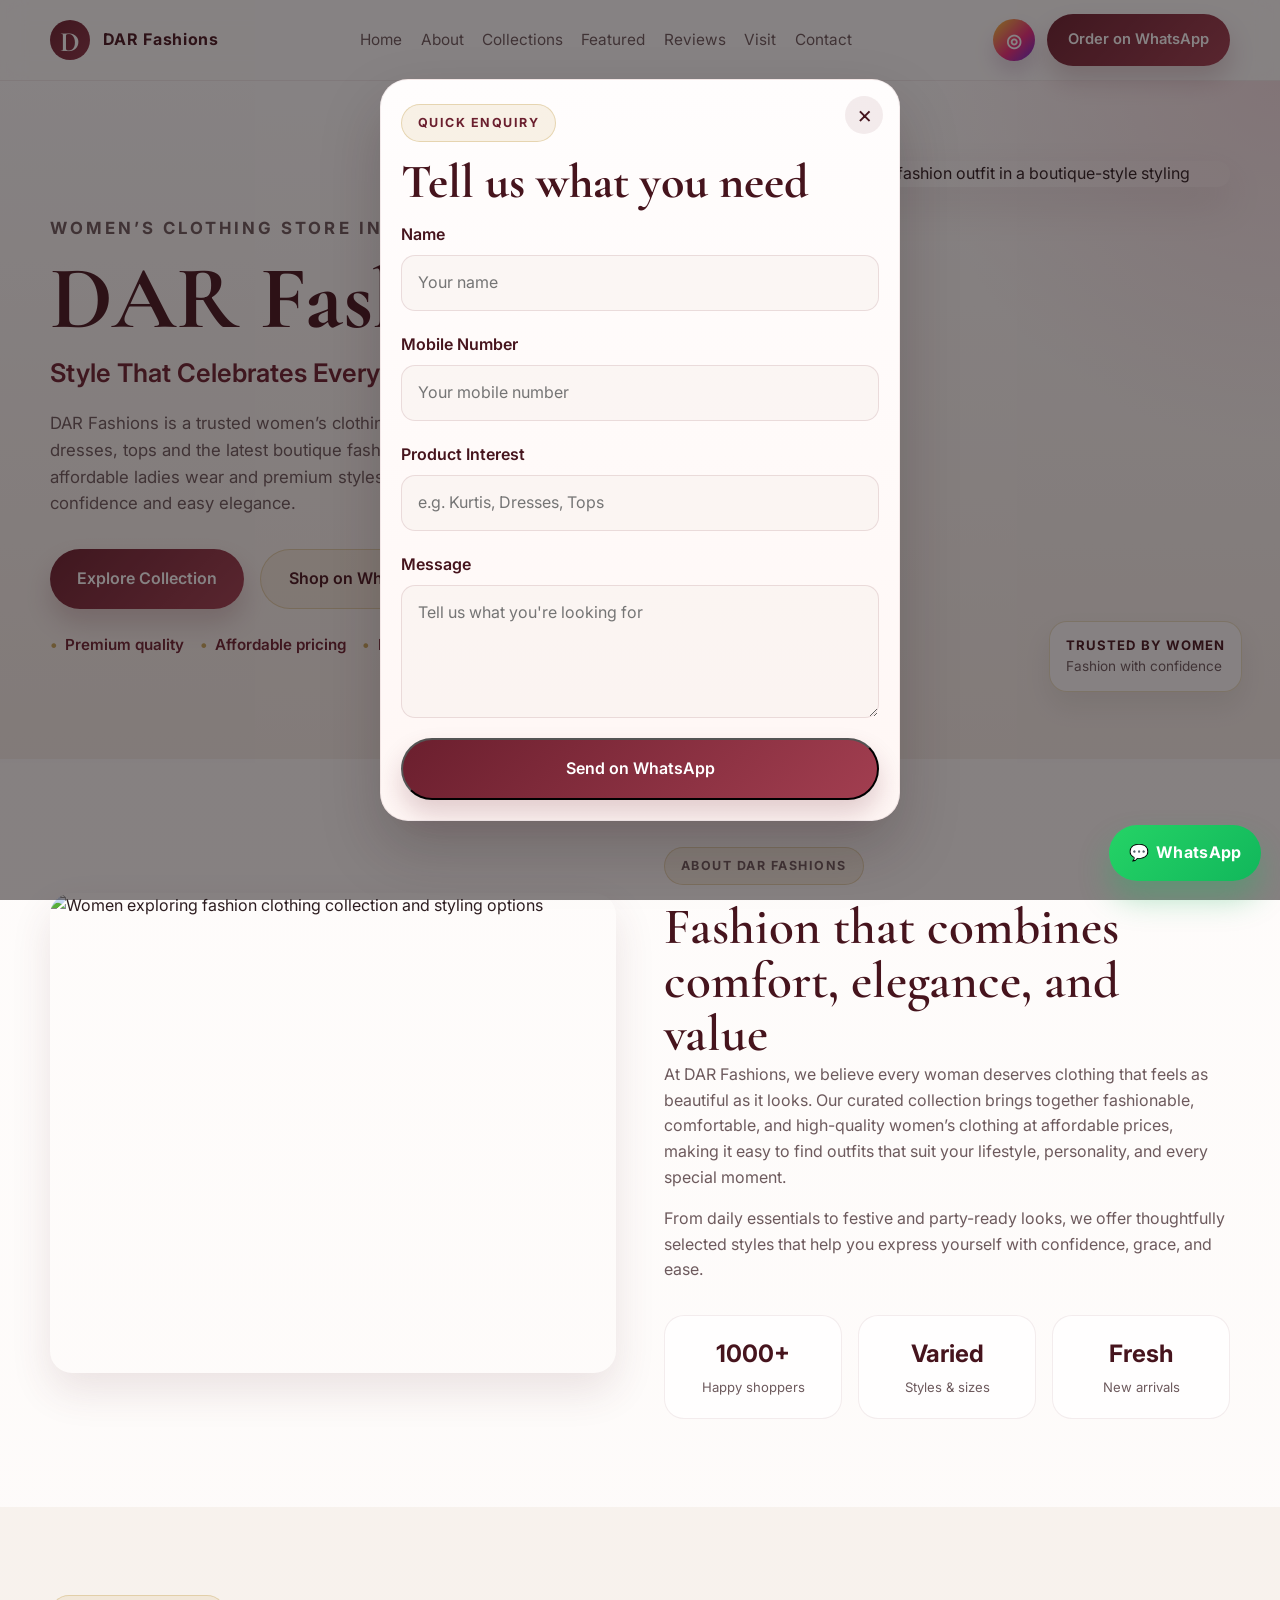
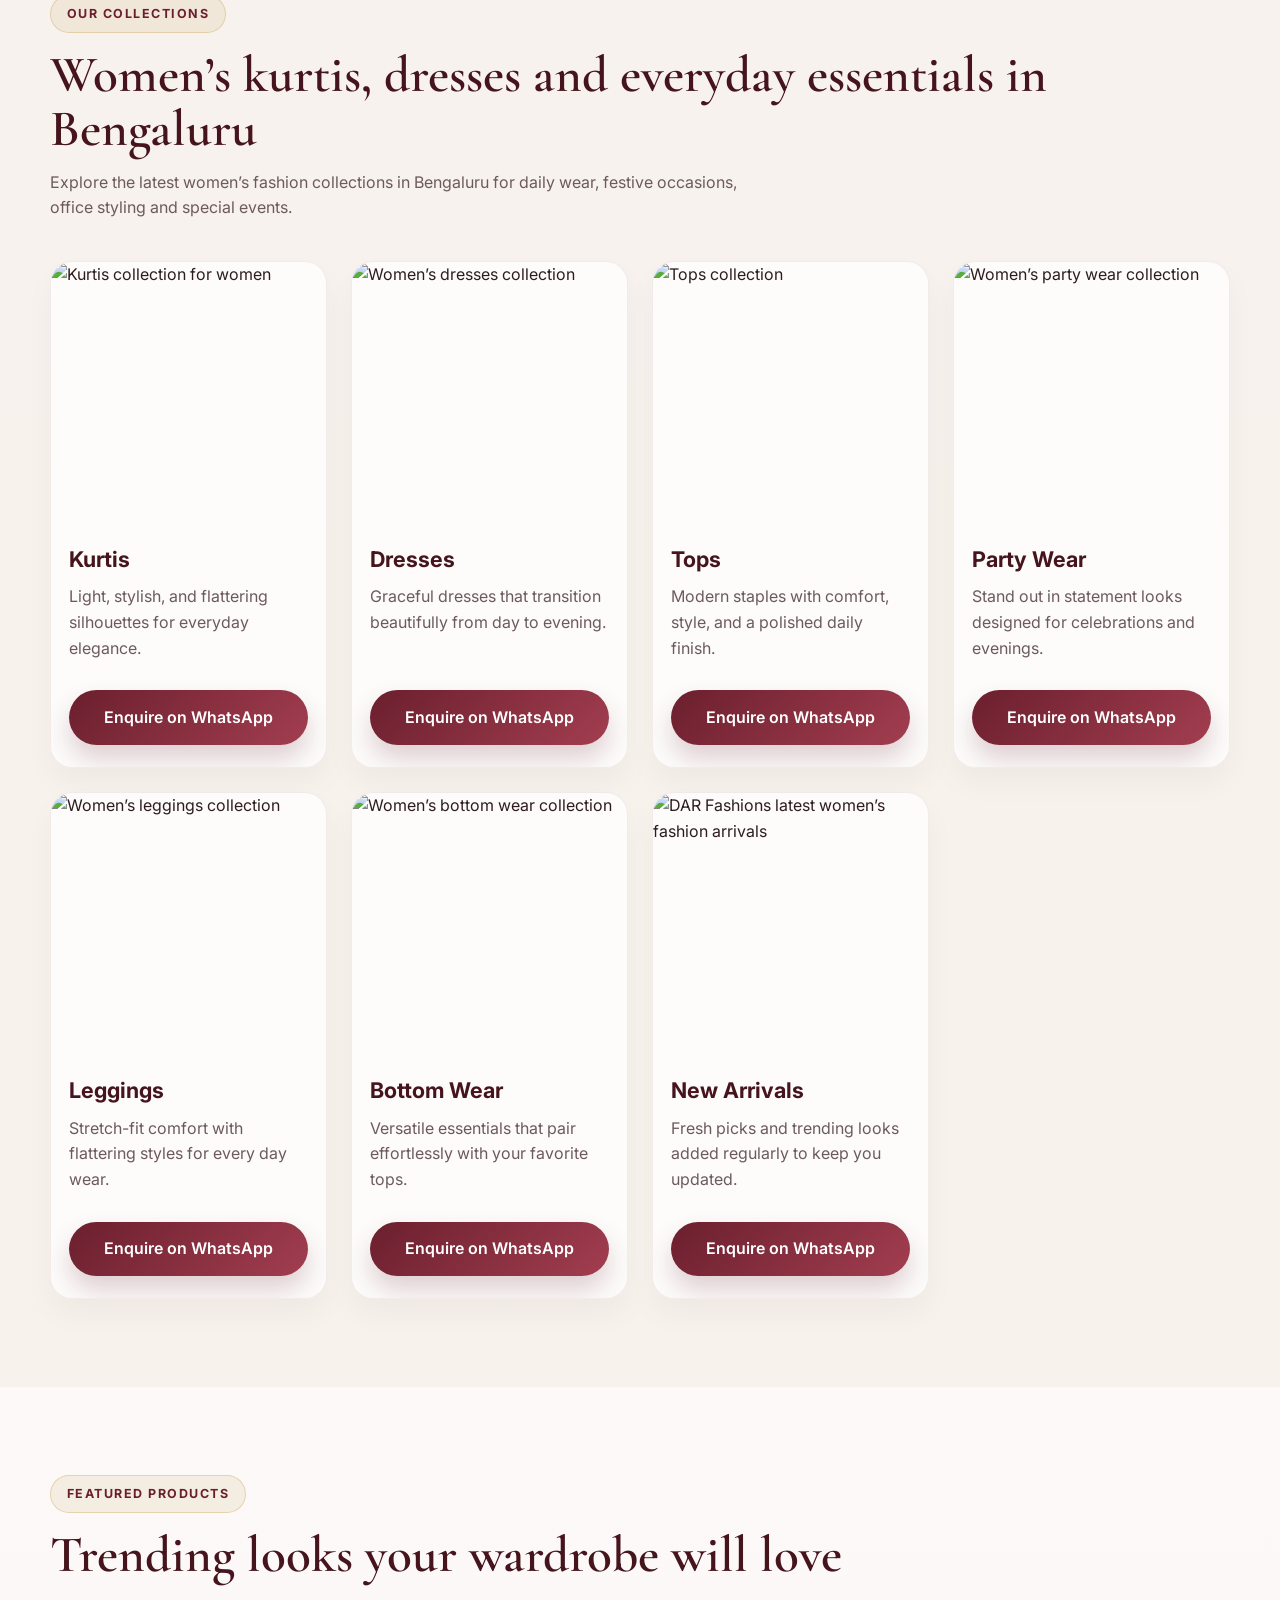
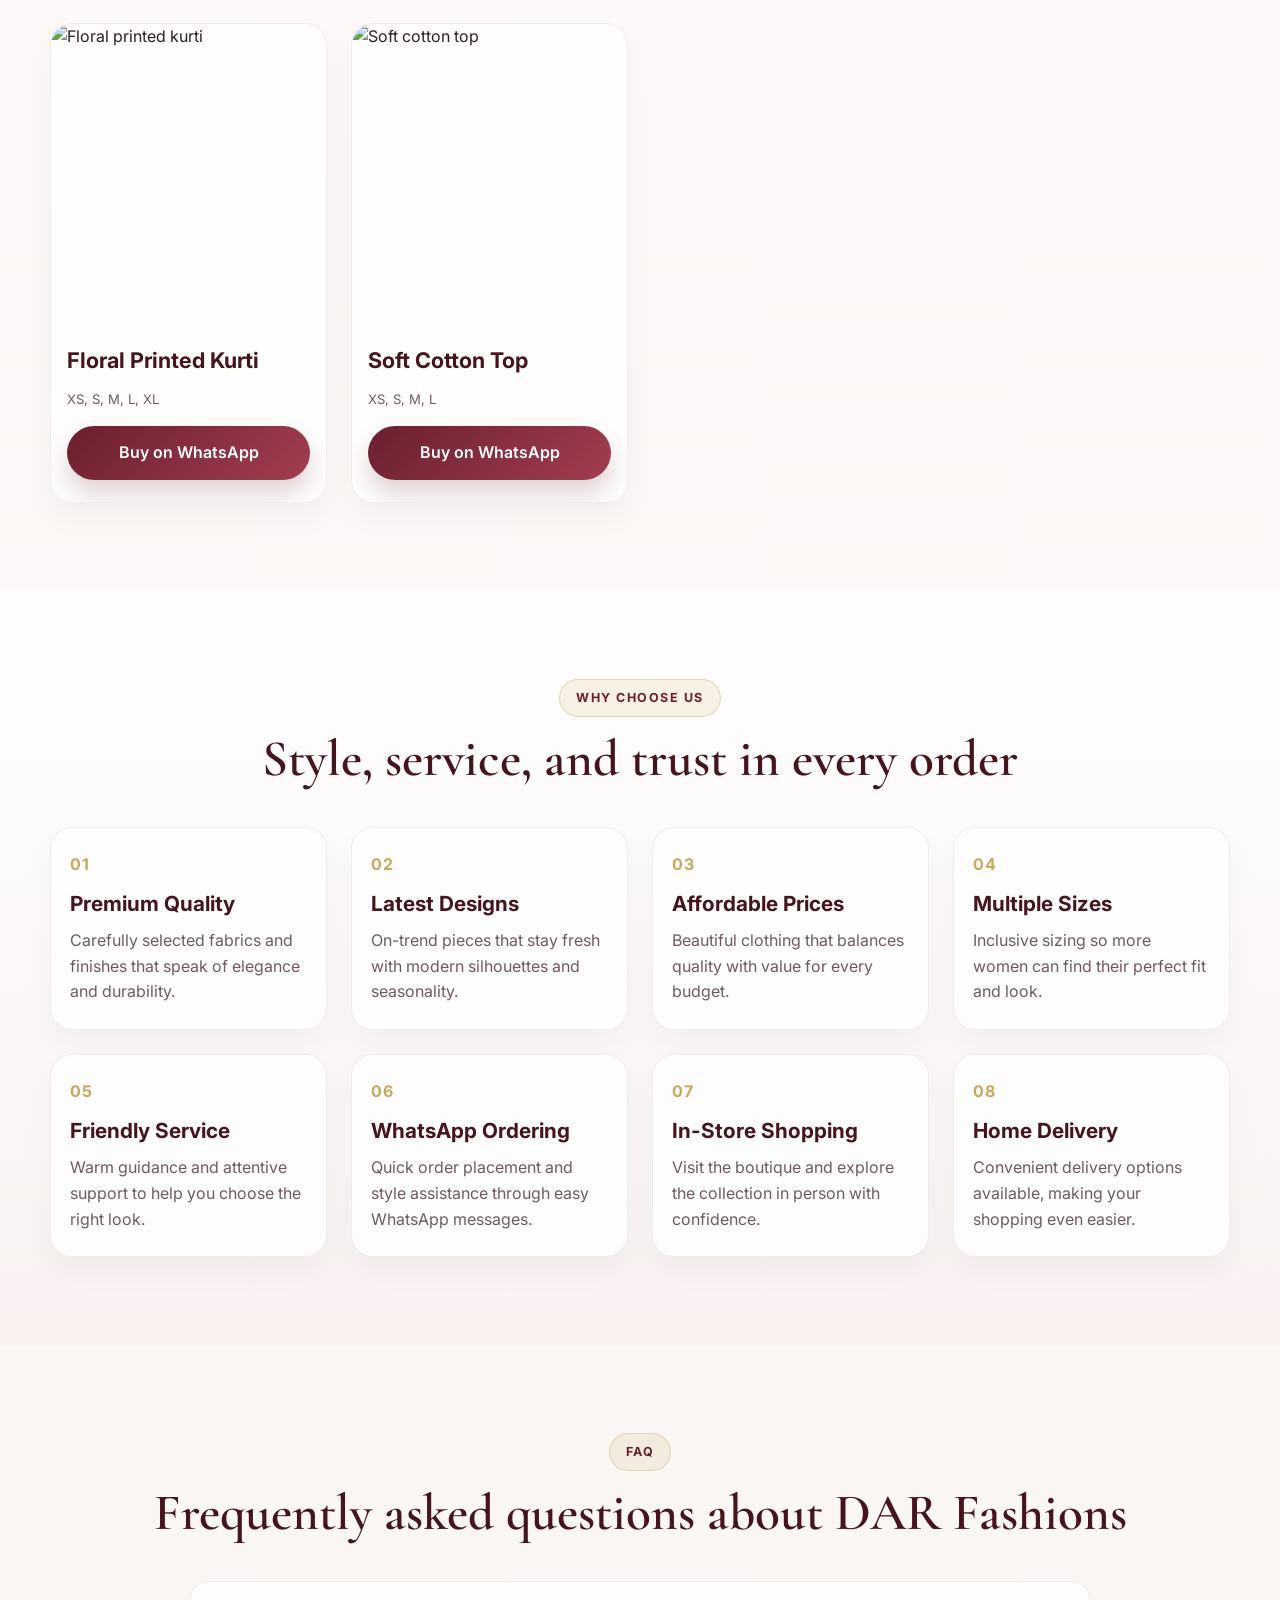
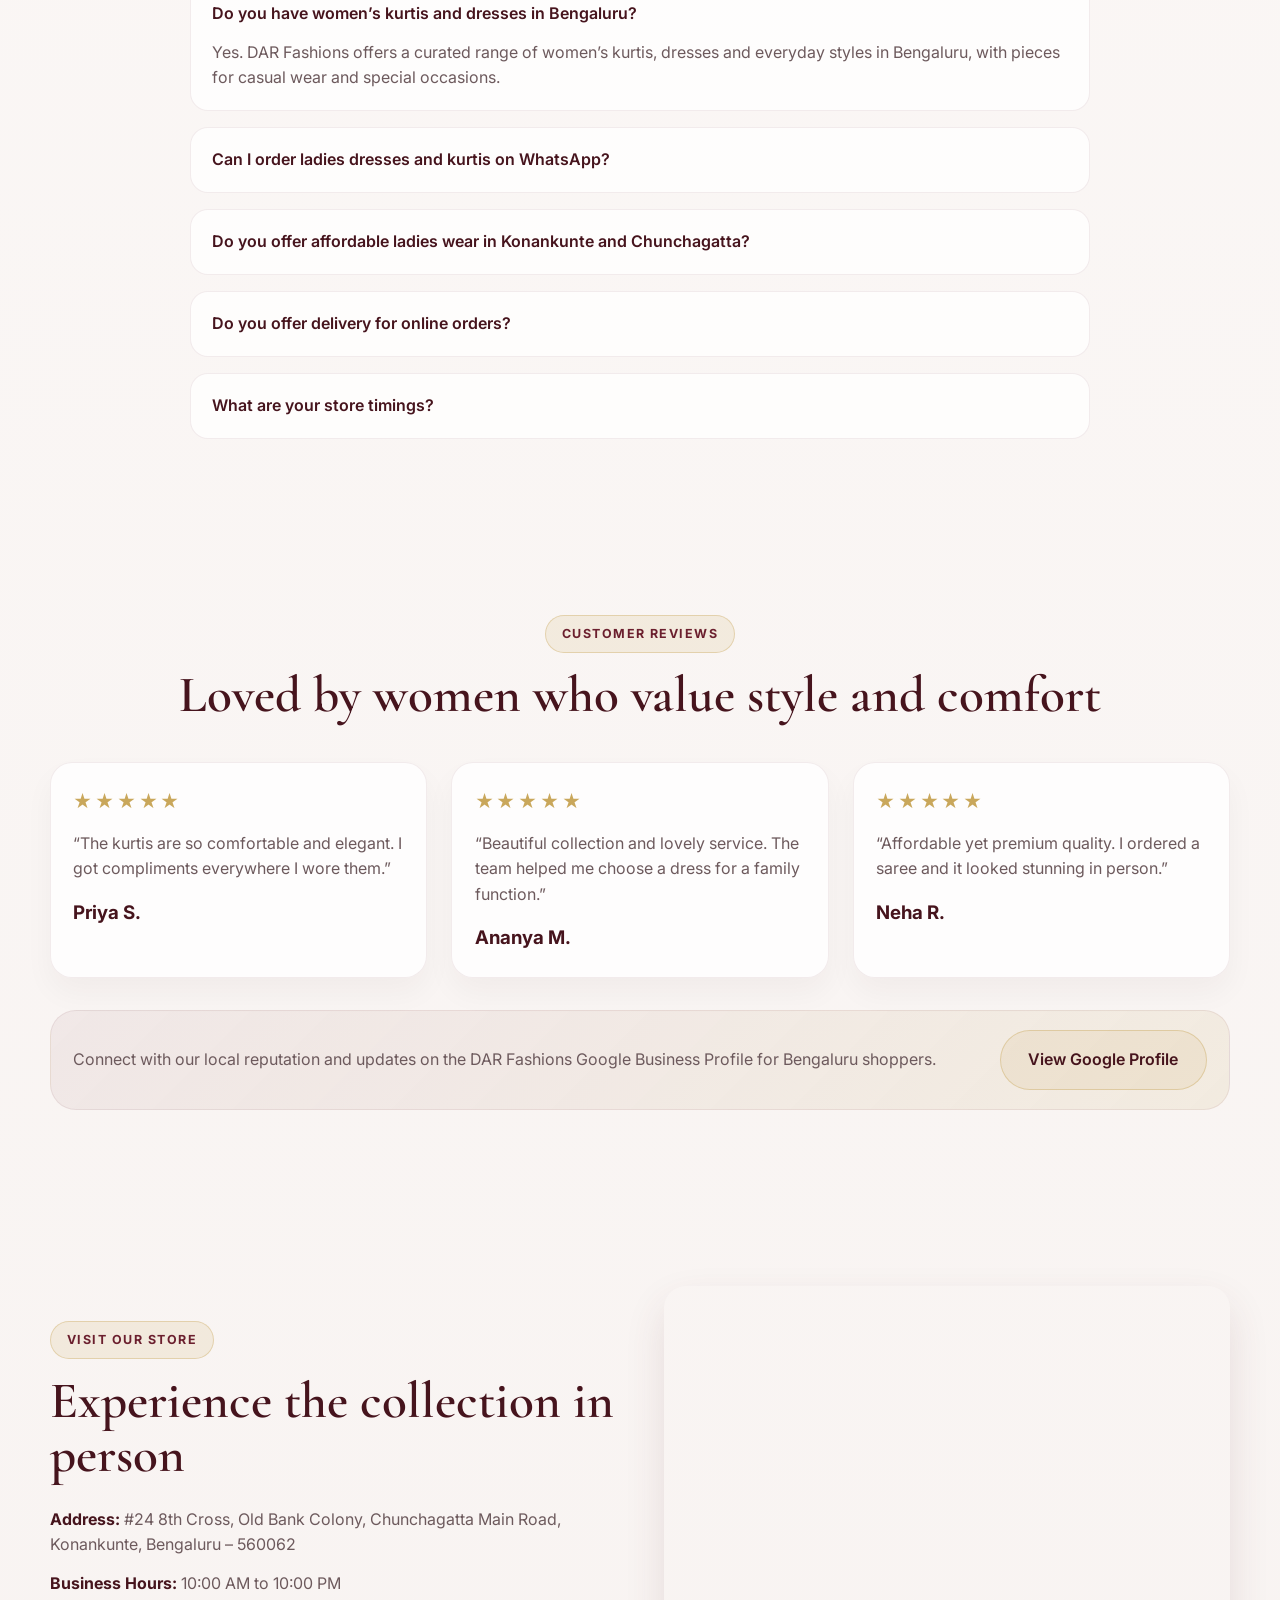
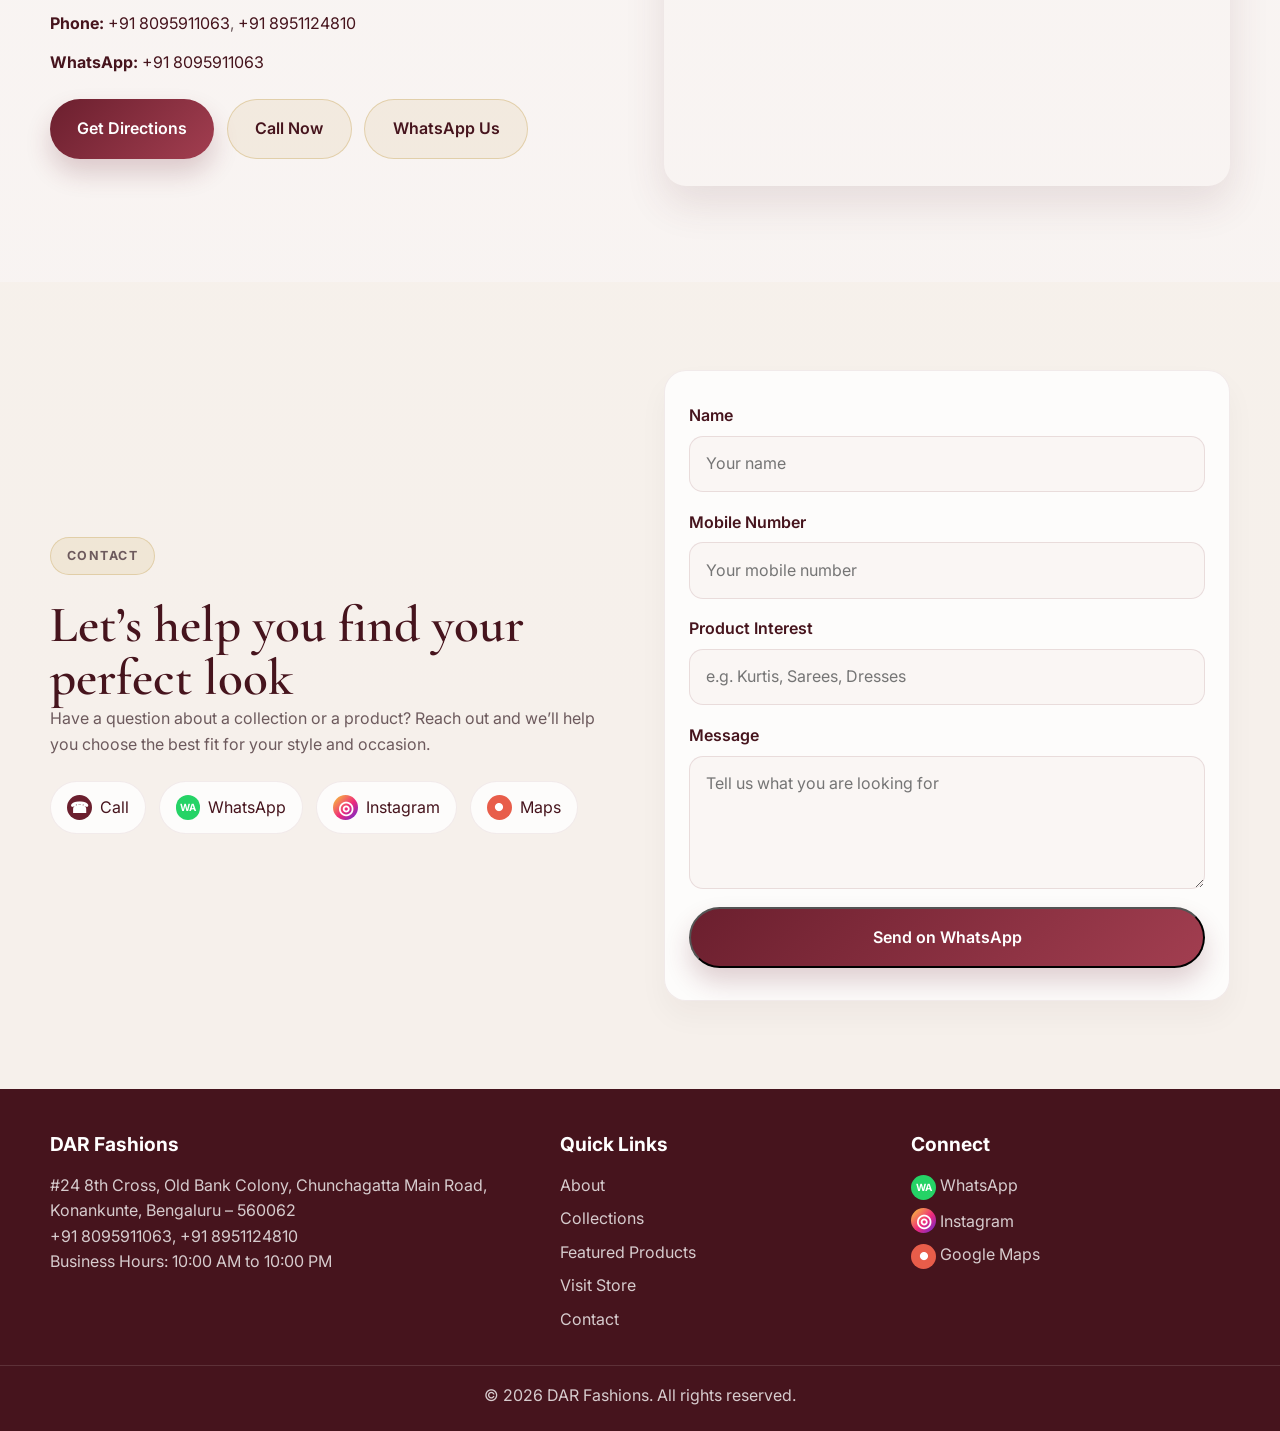
==== index.html @ 88e6b57b "All the code has been added" ====
<!DOCTYPE html>
<html lang="en">
  <head>
    <meta charset="UTF-8" />
    <meta http-equiv="X-UA-Compatible" content="IE=edge" />
    <meta name="viewport" content="width=device-width, initial-scale=1.0" />
    <title>DAR Fashions | Women’s Clothing & Ladies Wear in Bengaluru</title>
    <meta
      name="description"
      content="Discover stylish and affordable women’s clothing at DAR Fashions. Explore kurtis, dresses, tops and latest local boutique picks in Bengaluru. Contact us on WhatsApp at 8095911063."
    />
    <meta
      name="keywords"
      content="women’s clothing store in Bengaluru, ladies dress shop near me, kurtis and dresses for women, affordable ladies wear, latest women’s fashion collections, DAR Fashions, women’s boutique near me, Bengaluru ladies wear"
    />
    <meta name="robots" content="index, follow, max-image-preview:large, max-snippet:-1, max-video-preview:-1" />
    <meta name="theme-color" content="#6b1f2e" />
    <meta name="google-site-verification" content="YOUR_GOOGLE_SITE_VERIFICATION_CODE" />
    <meta name="geo.region" content="IN-KA" />
    <meta name="geo.placename" content="Bengaluru" />
    <meta name="geo.position" content="12.9415;77.5615" />
    <meta name="ICBM" content="12.9415, 77.5615" />
    <link rel="canonical" href="https://www.darfashions.in/" />
    <link rel="preconnect" href="https://fonts.googleapis.com" />
    <link rel="preconnect" href="https://fonts.gstatic.com" crossorigin />
    <link
      href="https://fonts.googleapis.com/css2?family=Cormorant+Garamond:wght@500;600;700&family=Inter:wght@400;500;600;700&display=swap"
      rel="stylesheet"
    />
    <link rel="stylesheet" href="styles.css" />

    <meta property="og:type" content="website" />
    <meta property="og:locale" content="en_IN" />
    <meta property="og:title" content="DAR Fashions | Women’s Clothing & Ladies Wear in Bengaluru" />
    <meta
      property="og:description"
      content="Discover stylish and affordable women’s clothing at DAR Fashions. Explore kurtis, dresses, tops and latest boutique picks in Bengaluru. Contact us on WhatsApp at 8095911063."
    />
    <meta property="og:url" content="https://www.darfashions.in/" />
    <meta property="og:image" content="https://images.unsplash.com/photo-1529139574466-a303027c1d8b?auto=format&fit=crop&w=1200&q=80" />
    <meta property="og:site_name" content="DAR Fashions" />
    <meta name="twitter:card" content="summary_large_image" />
    <meta name="twitter:title" content="DAR Fashions | Women’s Clothing & Ladies Wear in Bengaluru" />
    <meta
      name="twitter:description"
      content="Discover stylish and affordable women’s clothing at DAR Fashions. Explore kurtis, dresses, tops and latest boutique picks in Bengaluru. Contact us on WhatsApp at 8095911063."
    />
    <meta name="twitter:image" content="https://images.unsplash.com/photo-1529139574466-a303027c1d8b?auto=format&fit=crop&w=1200&q=80" />
    <meta name="twitter:site" content="@darfashions" />

    <script type="application/ld+json">
      {
        "@context": "https://schema.org",
        "@graph": [
          {
            "@type": "WebSite",
            "name": "DAR Fashions",
            "url": "https://www.darfashions.in/",
            "description": "Women’s clothing store in Bengaluru offering kurtis, dresses, tops and latest boutique fashion collections.",
            "potentialAction": {
              "@type": "SearchAction",
              "target": "https://www.darfashions.in/search?q={search_term_string}",
              "query-input": "required name=search_term_string"
            }
          },
          {
            "@type": ["LocalBusiness", "ClothingStore"],
            "name": "DAR Fashions",
            "description": "DAR Fashions is a women’s clothing store in Bengaluru offering fashionable, comfortable and affordable ladies wear, including kurtis, dresses, tops and latest boutique fashion collections.",
            "url": "https://www.darfashions.in/",
            "telephone": "+91-8095911063",
            "email": "",
            "priceRange": "₹₹",
            "image": "https://images.unsplash.com/photo-1529139574466-a303027c1d8b?auto=format&fit=crop&w=1200&q=80",
            "address": {
              "@type": "PostalAddress",
              "streetAddress": "#24 8th Cross, Old Bank Colony, Chunchagatta Main Road, Konankunte",
              "addressLocality": "Bengaluru",
              "addressRegion": "Karnataka",
              "postalCode": "560062",
              "addressCountry": "IN"
            },
            "areaServed": ["Konankunte", "Chunchagatta", "Bengaluru"],
            "openingHours": "Mo-Su 10:30-22:00",
            "sameAs": [
              "https://wa.me/918095911063",
              "https://www.instagram.com/darfashions/",
              "https://maps.google.com/?q=DAR%20Fashions"
            ],
            "foundingDate": "2024",
            "aggregateRating": {
              "@type": "AggregateRating",
              "ratingValue": "4.9",
              "reviewCount": "150"
            }
          },
          {
            "@type": "BreadcrumbList",
            "itemListElement": [
              {
                "@type": "ListItem",
                "position": 1,
                "name": "Home",
                "item": "https://www.darfashions.in/"
              },
              {
                "@type": "ListItem",
                "position": 2,
                "name": "Collections",
                "item": "https://www.darfashions.in/#collections"
              }
            ]
          },
          {
            "@type": "FAQPage",
            "mainEntity": [
              {
                "@type": "Question",
                "name": "Do you have women’s kurtis and dresses in Bengaluru?",
                "acceptedAnswer": {
                  "@type": "Answer",
                  "text": "Yes, DAR Fashions offers a curated range of women’s kurtis, dresses and everyday styles in Bengaluru, with pieces for daily wear and special occasions."
                }
              },
              {
                "@type": "Question",
                "name": "Can I order on WhatsApp?",
                "acceptedAnswer": {
                  "@type": "Answer",
                  "text": "Yes, you can place your order on WhatsApp by messaging 8095911063 and sharing your preferred collection or product."
                }
              },
              {
                "@type": "Question",
                "name": "Do you offer affordable ladies wear in Bengaluru?",
                "acceptedAnswer": {
                  "@type": "Answer",
                  "text": "Yes, DAR Fashions focuses on stylish and affordable ladies wear in Bengaluru with fresh collections and budget-friendly pricing."
                }
              }
            ]
          }
        ]
      }
    </script>

    <script async src="https://www.googletagmanager.com/gtag/js?id=G-XXXXXXXXXX"></script>
    <script>
      window.dataLayer = window.dataLayer || [];
      function gtag(){dataLayer.push(arguments);}
      gtag('js', new Date());
      gtag('config', 'G-XXXXXXXXXX');
    </script>
  </head>
  <body>
    <a
      class="floating-whatsapp"
      href="https://wa.me/918095911063?text=Hi%20DAR%20Fashions%2C%20I%20would%20like%20to%20know%20more%20about%20your%20collections"
      target="_blank"
      rel="noopener noreferrer"
      aria-label="Chat on WhatsApp"
    >
      <span>WhatsApp</span>
    </a>

    <header class="site-header">
      <nav class="navbar container" aria-label="Main navigation">
        <a href="#home" class="brand" aria-label="DAR Fashions home">
          <span class="brand-mark">D</span>
          <span>DAR Fashions</span>
        </a>

        <button class="nav-toggle" aria-label="Toggle menu" aria-expanded="false">
          <span></span>
          <span></span>
          <span></span>
        </button>

        <div class="nav-menu">
          <a href="#home">Home</a>
          <a href="#about">About</a>
          <a href="#collections">Collections</a>
          <a href="#products">Featured</a>
          <a href="#reviews">Reviews</a>
          <a href="#visit">Visit</a>
          <a href="#contact">Contact</a>
        </div>

        <div class="header-actions">
          <a
            class="header-social"
            href="https://www.instagram.com/darfashions/"
            target="_blank"
            rel="noopener noreferrer"
            aria-label="Follow DAR Fashions on Instagram"
          >
            <span aria-hidden="true">◎</span>
          </a>

          <a class="header-cta" href="https://wa.me/918095911063?text=Hi%20DAR%20Fashions%2C%20I%20would%20like%20to%20know%20more%20about%20your%20collections" target="_blank" rel="noopener noreferrer">Order on WhatsApp</a>
        </div>
      </nav>
    </header>

    <div class="enquire-modal-backdrop" id="enquireModalBackdrop" aria-hidden="true">
      <div class="enquire-modal" role="dialog" aria-modal="true" aria-labelledby="enquireModalTitle">
        <button class="modal-close" id="closeEnquireModal" type="button" aria-label="Close enquiry form">×</button>
        <div class="modal-header">
          <p class="section-tag">Quick Enquiry</p>
          <h3 id="enquireModalTitle">Tell us what you need</h3>
        </div>

        <form id="enquireForm" class="enquire-form">
          <div class="form-row">
            <label for="popup-name">Name</label>
            <input id="popup-name" name="name" type="text" placeholder="Your name" required />
          </div>
          <div class="form-row">
            <label for="popup-mobile">Mobile Number</label>
            <input id="popup-mobile" name="mobile" type="tel" placeholder="Your mobile number" required />
          </div>
          <div class="form-row">
            <label for="popup-interest">Product Interest</label>
            <input id="popup-interest" name="interest" type="text" placeholder="e.g. Kurtis, Dresses, Tops" />
          </div>
          <div class="form-row">
            <label for="popup-message">Message</label>
            <textarea id="popup-message" name="message" rows="4" placeholder="Tell us what you're looking for"></textarea>
          </div>
          <button type="submit" class="btn btn-primary full-width">Send on WhatsApp</button>
        </form>
      </div>
    </div>

    <main id="home">
      <section class="hero">
        <div class="container hero-inner">
          <div class="hero-copy">
            <p class="eyebrow">Women’s clothing store in Bengaluru</p>
            <h1>DAR Fashions</h1>
            <h2>Style That Celebrates Every Woman</h2>
            <p>
              DAR Fashions is a trusted women’s clothing store in Bengaluru for kurtis, dresses, tops and the latest boutique fashion collections. Discover affordable ladies wear and premium styles designed for everyday confidence and easy elegance.
            </p>
            <div class="hero-actions">
              <a href="#collections" class="btn btn-primary">Explore Collection</a>
              <a
                href="https://wa.me/918095911063?text=Hi%20DAR%20Fashions%2C%20I%20would%20like%20to%20know%20more%20about%20your%20collections"
                class="btn btn-secondary"
                target="_blank"
                rel="noopener noreferrer"
                >Shop on WhatsApp</a
              >
            </div>
            <ul class="hero-meta" aria-label="Store details and value points">
              <li>Premium quality</li>
              <li>Affordable pricing</li>
              <li>Latest styles</li>
            </ul>
          </div>

          <div class="hero-visual" aria-label="Fashion collection showcase">
            <img
              src="https://images.unsplash.com/photo-1529139574466-a303027c1d8b?auto=format&fit=crop&w=900&q=80"
              alt="Elegant woman wearing a fashion outfit in a boutique-style styling"
              loading="eager"
            />
            <div class="floating-badge badge-top">
              <strong>New arrivals</strong>
              <span>Fresh silhouettes</span>
            </div>
            <div class="floating-badge badge-bottom">
              <strong>Trusted by women</strong>
              <span>Fashion with confidence</span>
            </div>
          </div>
        </div>
      </section>

      <section id="about" class="section about">
        <div class="container about-grid">
          <div class="about-image">
            <img
              src="https://images.unsplash.com/photo-1483985988355-763728e1935b?auto=format&fit=crop&w=900&q=80"
              alt="Women exploring fashion clothing collection and styling options"
              loading="lazy"
            />
          </div>
          <div class="about-content">
            <p class="section-tag">About DAR Fashions</p>
            <h2>Fashion that combines comfort, elegance, and value</h2>
            <p>
              At DAR Fashions, we believe every woman deserves clothing that feels as beautiful as it looks. Our curated collection brings together fashionable, comfortable, and high-quality women’s clothing at affordable prices, making it easy to find outfits that suit your lifestyle, personality, and every special moment.
            </p>
            <p>
              From daily essentials to festive and party-ready looks, we offer thoughtfully selected styles that help you express yourself with confidence, grace, and ease.
            </p>
            <div class="stat-row">
              <div>
                <strong>1000+</strong>
                <span>Happy shoppers</span>
              </div>
              <div>
                <strong>Varied</strong>
                <span>Styles & sizes</span>
              </div>
              <div>
                <strong>Fresh</strong>
                <span>New arrivals</span>
              </div>
            </div>
          </div>
        </div>
      </section>

      <section id="collections" class="section collections">
        <div class="container">
          <div class="section-heading">
            <p class="section-tag">Our Collections</p>
            <h2>Women’s kurtis, dresses and everyday essentials in Bengaluru</h2>
            <p class="section-subtext">Explore the latest women’s fashion collections in Bengaluru for daily wear, festive occasions, office styling and special events.</p>
          </div>

          <div class="collection-grid">
            <article class="collection-card">
              <img src="https://images.unsplash.com/photo-1524504388940-b1c1722653e1?auto=format&fit=crop&w=700&q=80" alt="Kurtis collection for women" loading="lazy" />
              <div class="card-body">
                <h3>Kurtis</h3>
                <p>Light, stylish, and flattering silhouettes for everyday elegance.</p>
                <a class="mini-btn whatsapp-link" href="https://wa.me/918095911063?text=Hi%20DAR%20Fashions%2C%20I%20would%20like%20to%20know%20more%20about%20your%20Kurtis%20collection." target="_blank" rel="noopener noreferrer">Enquire on WhatsApp</a>
              </div>
            </article>

            <article class="collection-card">
              <img src="https://images.unsplash.com/photo-1515372039744-b8f02a3ae446?auto=format&fit=crop&w=700&q=80" alt="Women’s dresses collection" loading="lazy" />
              <div class="card-body">
                <h3>Dresses</h3>
                <p>Graceful dresses that transition beautifully from day to evening.</p>
                <a class="mini-btn whatsapp-link" href="https://wa.me/918095911063?text=Hi%20DAR%20Fashions%2C%20I%20would%20like%20to%20know%20more%20about%20your%20Dresses%20collection." target="_blank" rel="noopener noreferrer">Enquire on WhatsApp</a>
              </div>
            </article>

            <article class="collection-card">
              <img src="https://images.unsplash.com/photo-1483985988355-763728e1935b?auto=format&fit=crop&w=700&q=80" alt="Tops collection" loading="lazy" />
              <div class="card-body">
                <h3>Tops</h3>
                <p>Modern staples with comfort, style, and a polished daily finish.</p>
                <a class="mini-btn whatsapp-link" href="https://wa.me/918095911063?text=Hi%20DAR%20Fashions%2C%20I%20would%20like%20to%20know%20more%20about%20your%20Tops%20collection." target="_blank" rel="noopener noreferrer">Enquire on WhatsApp</a>
              </div>
            </article>

            <article class="collection-card">
              <img src="https://images.unsplash.com/photo-1529139574466-a303027c1d8b?auto=format&fit=crop&w=700&q=80" alt="Women’s party wear collection" loading="lazy" />
              <div class="card-body">
                <h3>Party Wear</h3>
                <p>Stand out in statement looks designed for celebrations and evenings.</p>
                <a class="mini-btn whatsapp-link" href="https://wa.me/918095911063?text=Hi%20DAR%20Fashions%2C%20I%20would%20like%20to%20know%20more%20about%20your%20Party%20Wear%20collection." target="_blank" rel="noopener noreferrer">Enquire on WhatsApp</a>
              </div>
            </article>

            <article class="collection-card">
              <img src="https://images.unsplash.com/photo-1525507119028-ed4c629a60a3?auto=format&fit=crop&w=700&q=80" alt="Women’s leggings collection" loading="lazy" decoding="async" />
              <div class="card-body">
                <h3>Leggings</h3>
                <p>Stretch-fit comfort with flattering styles for every day wear.</p>
                <a class="mini-btn whatsapp-link" href="https://wa.me/918095911063?text=Hi%20DAR%20Fashions%2C%20I%20would%20like%20to%20know%20more%20about%20your%20Leggings%20collection." target="_blank" rel="noopener noreferrer">Enquire on WhatsApp</a>
              </div>
            </article>

            <article class="collection-card">
              <img src="https://images.unsplash.com/photo-1512436991641-6745cdb1723f?auto=format&fit=crop&w=700&q=80" alt="Women’s bottom wear collection" loading="lazy" />
              <div class="card-body">
                <h3>Bottom Wear</h3>
                <p>Versatile essentials that pair effortlessly with your favorite tops.</p>
                <a class="mini-btn whatsapp-link" href="https://wa.me/918095911063?text=Hi%20DAR%20Fashions%2C%20I%20would%20like%20to%20know%20more%20about%20your%20Bottom%20Wear%20collection." target="_blank" rel="noopener noreferrer">Enquire on WhatsApp</a>
              </div>
            </article>

            <article class="collection-card">
              <img src="https://images.unsplash.com/photo-1445205170230-053b83016050?auto=format&fit=crop&w=700&q=80" alt="DAR Fashions latest women’s fashion arrivals" loading="lazy" />
              <div class="card-body">
                <h3>New Arrivals</h3>
                <p>Fresh picks and trending looks added regularly to keep you updated.</p>
                <a class="mini-btn whatsapp-link" href="https://wa.me/918095911063?text=Hi%20DAR%20Fashions%2C%20I%20would%20like%20to%20know%20more%20about%20your%20New%20Arrivals%20collection." target="_blank" rel="noopener noreferrer">Enquire on WhatsApp</a>
              </div>
            </article>
          </div>
        </div>
      </section>

      <section id="products" class="section products">
        <div class="container">
          <div class="section-heading">
            <p class="section-tag">Featured Products</p>
            <h2>Trending looks your wardrobe will love</h2>
          </div>

          <div class="product-grid">
            <article class="product-card" data-product-name="Floral Printed Kurti">
              <img src="https://images.unsplash.com/photo-1524504388940-b1c1722653e1?auto=format&fit=crop&w=700&q=80" alt="Floral printed kurti" loading="lazy" />
              <div class="product-info">
                <h3>Floral Printed Kurti</h3>
                <div class="price-row">
                  <span class="sizes">XS, S, M, L, XL</span>
                </div>
                <a class="buy-btn whatsapp-product-btn" href="https://wa.me/918095911063?text=Hi%20DAR%20Fashions%2C%20I%20want%20to%20buy%20the%20Floral%20Printed%20Kurti." target="_blank" rel="noopener noreferrer">Buy on WhatsApp</a>
              </div>
            </article>

            <article class="product-card" data-product-name="Soft Cotton Top">
              <img src="https://images.unsplash.com/photo-1483985988355-763728e1935b?auto=format&fit=crop&w=700&q=80" alt="Soft cotton top" loading="lazy" />
              <div class="product-info">
                <h3>Soft Cotton Top</h3>
                <div class="price-row">
                  <span class="sizes">XS, S, M, L</span>
                </div>
                <a class="buy-btn whatsapp-product-btn" href="https://wa.me/918095911063?text=Hi%20DAR%20Fashions%2C%20I%20want%20to%20buy%20the%20Soft%20Cotton%20Top." target="_blank" rel="noopener noreferrer">Buy on WhatsApp</a>
              </div>
            </article>
          </div>
        </div>
      </section>

      <section class="section why-us">
        <div class="container">
          <div class="section-heading centered">
            <p class="section-tag">Why Choose Us</p>
            <h2>Style, service, and trust in every order</h2>
          </div>

          <div class="feature-grid">
            <div class="feature-box">
              <span>01</span>
              <h3>Premium Quality</h3>
              <p>Carefully selected fabrics and finishes that speak of elegance and durability.</p>
            </div>
            <div class="feature-box">
              <span>02</span>
              <h3>Latest Designs</h3>
              <p>On-trend pieces that stay fresh with modern silhouettes and seasonality.</p>
            </div>
            <div class="feature-box">
              <span>03</span>
              <h3>Affordable Prices</h3>
              <p>Beautiful clothing that balances quality with value for every budget.</p>
            </div>
            <div class="feature-box">
              <span>04</span>
              <h3>Multiple Sizes</h3>
              <p>Inclusive sizing so more women can find their perfect fit and look.</p>
            </div>
            <div class="feature-box">
              <span>05</span>
              <h3>Friendly Service</h3>
              <p>Warm guidance and attentive support to help you choose the right look.</p>
            </div>
            <div class="feature-box">
              <span>06</span>
              <h3>WhatsApp Ordering</h3>
              <p>Quick order placement and style assistance through easy WhatsApp messages.</p>
            </div>
            <div class="feature-box">
              <span>07</span>
              <h3>In-Store Shopping</h3>
              <p>Visit the boutique and explore the collection in person with confidence.</p>
            </div>
            <div class="feature-box">
              <span>08</span>
              <h3>Home Delivery</h3>
              <p>Convenient delivery options available, making your shopping even easier.</p>
            </div>
          </div>
        </div>
      </section>

      <section class="section faq-section">
        <div class="container">
          <div class="section-heading centered">
            <p class="section-tag">FAQ</p>
            <h2>Frequently asked questions about DAR Fashions</h2>
          </div>

          <div class="faq-list">
            <details open>
              <summary>Do you have women’s kurtis and dresses in Bengaluru?</summary>
              <p>Yes. DAR Fashions offers a curated range of women’s kurtis, dresses and everyday styles in Bengaluru, with pieces for casual wear and special occasions.</p>
            </details>
            <details>
              <summary>Can I order ladies dresses and kurtis on WhatsApp?</summary>
              <p>Absolutely. You can message us on WhatsApp at 8095911063 to check availability, ask about sizes and get quick assistance on your preferred collection.</p>
            </details>
            <details>
              <summary>Do you offer affordable ladies wear in Konankunte and Chunchagatta?</summary>
              <p>Yes, our store is located in Konankunte near Chunchagatta, and we focus on stylish, affordable women’s clothing with value-for-money pricing.</p>
            </details>
            <details>
              <summary>Do you offer delivery for online orders?</summary>
              <p>We provide customer support for WhatsApp orders and can guide you on availability and delivery depending on your location and order type.</p>
            </details>
            <details>
              <summary>What are your store timings?</summary>
              <p>Our store is open daily from 10:00 AM to 10:00 PM, making it convenient for evening shopping and quick visits after work.</p>
            </details>
          </div>
        </div>
      </section>

      <section id="reviews" class="section testimonials">
        <div class="container">
          <div class="section-heading centered">
            <p class="section-tag">Customer Reviews</p>
            <h2>Loved by women who value style and comfort</h2>
          </div>

          <div class="testimonial-grid">
            <article class="testimonial-card">
              <div class="stars" aria-label="Five star rating">★★★★★</div>
              <p>“The kurtis are so comfortable and elegant. I got compliments everywhere I wore them.”</p>
              <h3>Priya S.</h3>
            </article>
            <article class="testimonial-card">
              <div class="stars" aria-label="Five star rating">★★★★★</div>
              <p>“Beautiful collection and lovely service. The team helped me choose a dress for a family function.”</p>
              <h3>Ananya M.</h3>
            </article>
            <article class="testimonial-card">
              <div class="stars" aria-label="Five star rating">★★★★★</div>
              <p>“Affordable yet premium quality. I ordered a saree and it looked stunning in person.”</p>
              <h3>Neha R.</h3>
            </article>
          </div>

          <div class="google-profile-box">
            <p>Connect with our local reputation and updates on the DAR Fashions Google Business Profile for Bengaluru shoppers.</p>
            <a class="btn btn-secondary" href="https://www.google.com/search?q=DAR+Fashions" target="_blank" rel="noopener noreferrer">View Google Profile</a>
          </div>
        </div>
      </section>

      <section id="visit" class="section visit-store">
        <div class="container visit-grid">
          <div class="visit-info">
            <p class="section-tag">Visit Our Store</p>
            <h2>Experience the collection in person</h2>
            <ul class="store-details">
              <li><strong>Address:</strong> #24 8th Cross, Old Bank Colony, Chunchagatta Main Road, Konankunte, Bengaluru – 560062</li>
              <li><strong>Business Hours:</strong> 10:00 AM to 10:00 PM</li>
              <li><strong>Phone:</strong> <a href="tel:+918095911063">+91 8095911063</a>, <a href="tel:+918951124810">+91 8951124810</a></li>
              <li><strong>WhatsApp:</strong> <a href="https://wa.me/918095911063" target="_blank" rel="noopener noreferrer">+91 8095911063</a></li>
            </ul>
            <div class="store-actions">
              <a class="btn btn-primary" href="https://maps.google.com/?q=DAR%20Fashions" target="_blank" rel="noopener noreferrer">Get Directions</a>
              <a class="btn btn-secondary" href="tel:+918095911063">Call Now</a>
              <a class="btn btn-secondary" href="https://wa.me/918095911063?text=Hi%20DAR%20Fashions%2C%20I%20would%20like%20to%20know%20more%20about%20your%20collections" target="_blank" rel="noopener noreferrer">WhatsApp Us</a>
            </div>
          </div>

          <div class="map-wrap">
            <iframe
              title="DAR Fashions location map"
              src="https://www.google.com/maps?q=DAR%20Fashions&output=embed"
              loading="lazy"
              referrerpolicy="no-referrer-when-downgrade"
              allowfullscreen
            ></iframe>
          </div>
        </div>
      </section>

      <section id="contact" class="section contact">
        <div class="container contact-grid">
          <div class="contact-copy">
            <p class="section-tag">Contact</p>
            <h2>Let’s help you find your perfect look</h2>
            <p>Have a question about a collection or a product? Reach out and we’ll help you choose the best fit for your style and occasion.</p>
            <div class="contact-links">
              <a href="tel:+918095911063" aria-label="Call DAR Fashions"><span class="link-icon icon-phone" aria-hidden="true">☎</span> Call</a>
              <a href="https://wa.me/918095911063?text=Hi%20DAR%20Fashions%2C%20I%20need%20help%20choosing%20a%20style." target="_blank" rel="noopener noreferrer" aria-label="WhatsApp DAR Fashions"><span class="link-icon icon-whatsapp" aria-hidden="true">WA</span> WhatsApp</a>
              <a href="https://www.instagram.com/darfashions/" target="_blank" rel="noopener noreferrer" aria-label="Instagram DAR Fashions"><span class="link-icon icon-instagram" aria-hidden="true">◎</span> Instagram</a>
              <a href="https://maps.google.com/?q=DAR%20Fashions" target="_blank" rel="noopener noreferrer" aria-label="Google Maps DAR Fashions"><span class="link-icon icon-map" aria-hidden="true">●</span> Maps</a>
            </div>
          </div>

          <form id="contactForm" class="contact-form">
            <div class="form-row">
              <label for="name">Name</label>
              <input id="name" name="name" type="text" placeholder="Your name" required />
            </div>
            <div class="form-row">
              <label for="mobile">Mobile Number</label>
              <input id="mobile" name="mobile" type="tel" placeholder="Your mobile number" required />
            </div>
            <div class="form-row">
              <label for="interest">Product Interest</label>
              <input id="interest" name="interest" type="text" placeholder="e.g. Kurtis, Sarees, Dresses" />
            </div>
            <div class="form-row">
              <label for="message">Message</label>
              <textarea id="message" name="message" rows="4" placeholder="Tell us what you are looking for"></textarea>
            </div>
            <button type="submit" class="btn btn-primary full-width">Send on WhatsApp</button>
          </form>
        </div>
      </section>
    </main>

    <footer class="site-footer">
      <div class="container footer-grid">
        <div>
          <h3>DAR Fashions</h3>
          <p>#24 8th Cross, Old Bank Colony, Chunchagatta Main Road, Konankunte, Bengaluru – 560062</p>
          <p><a href="tel:+918095911063">+91 8095911063</a>, <a href="tel:+918951124810">+91 8951124810</a></p>
          <p>Business Hours: 10:00 AM to 10:00 PM</p>
        </div>

        <div>
          <h4>Quick Links</h4>
          <ul>
            <li><a href="#about">About</a></li>
            <li><a href="#collections">Collections</a></li>
            <li><a href="#products">Featured Products</a></li>
            <li><a href="#visit">Visit Store</a></li>
            <li><a href="#contact">Contact</a></li>
          </ul>
        </div>

        <div>
          <h4>Connect</h4>
          <ul>
            <li><a href="https://wa.me/918095911063" target="_blank" rel="noopener noreferrer"><span class="link-icon icon-whatsapp" aria-hidden="true">WA</span> WhatsApp</a></li>
            <li><a href="https://www.instagram.com/darfashions/" target="_blank" rel="noopener noreferrer"><span class="link-icon icon-instagram" aria-hidden="true">◎</span> Instagram</a></li>
            <li><a href="https://maps.google.com/?q=DAR%20Fashions" target="_blank" rel="noopener noreferrer"><span class="link-icon icon-map" aria-hidden="true">●</span> Google Maps</a></li>
          </ul>
        </div>
      </div>
      <div class="footer-bottom">
        <div class="container">
          <p>© <span id="year"></span> DAR Fashions. All rights reserved.</p>
        </div>
      </div>
    </footer>

    <script src="script.js"></script>
  </body>
</html>
---- styles.css ----
:root {
  --cream: #f7f0ea;
  --plum: #6b1f2e;
  --plum-dark: #46141d;
  --blush: #f3d7dc;
  --gold: #c9a75b;
  --gold-soft: #e8d8a8;
  --white: #ffffff;
  --text: #2d1d20;
  --muted: #6d5a5d;
  --shadow: 0 18px 40px rgba(98, 47, 58, 0.12);
  --radius: 22px;
}

* {
  box-sizing: border-box;
  margin: 0;
  padding: 0;
}

html {
  scroll-behavior: smooth;
}

body {
  font-family: 'Inter', sans-serif;
  background: linear-gradient(180deg, #fffdfc 0%, #f7f2f0 100%);
  color: var(--text);
  line-height: 1.6;
}

img {
  max-width: 100%;
  display: block;
}

a {
  color: inherit;
  text-decoration: none;
}

button,
input,
textarea {
  font: inherit;
}

.container {
  width: min(1180px, calc(100% - 2rem));
  margin: 0 auto;
}

.section {
  padding: 5.5rem 0;
}

.section-tag {
  display: inline-block;
  background: rgba(201, 167, 91, 0.14);
  color: var(--plum);
  border: 1px solid rgba(201, 167, 91, 0.38);
  border-radius: 999px;
  padding: 0.5rem 1rem;
  font-size: 0.78rem;
  letter-spacing: 0.12em;
  text-transform: uppercase;
  font-weight: 700;
  margin-bottom: 1rem;
}

.section-heading {
  margin-bottom: 2.5rem;
}

.section-heading h2,
.about-content h2,
.contact-copy h2,
.visit-info h2 {
  font-family: 'Cormorant Garamond', serif;
  font-size: clamp(2.2rem, 4vw, 4rem);
  line-height: 1.05;
  color: var(--plum-dark);
  font-weight: 600;
}

.section-subtext {
  margin-top: 0.8rem;
  color: var(--muted);
  max-width: 720px;
}

.centered {
  text-align: center;
}

.site-header {
  position: sticky;
  top: 0;
  z-index: 1000;
  backdrop-filter: blur(12px);
  background: rgba(255, 255, 255, 0.75);
  border-bottom: 1px solid rgba(107, 31, 46, 0.08);
}

.navbar {
  display: flex;
  align-items: center;
  justify-content: space-between;
  min-height: 80px;
  gap: 1rem;
}

.brand {
  display: inline-flex;
  align-items: center;
  gap: 0.8rem;
  font-weight: 700;
  letter-spacing: 0.04em;
  color: var(--plum-dark);
}

.brand-mark {
  width: 40px;
  height: 40px;
  display: grid;
  place-items: center;
  border-radius: 50%;
  background: linear-gradient(135deg, var(--plum) 0%, #8b3345 100%);
  color: var(--white);
  font-family: 'Cormorant Garamond', serif;
  font-size: 1.75rem;
}

.nav-menu {
  display: flex;
  align-items: center;
  gap: 1.15rem;
  font-size: 0.96rem;
  color: var(--muted);
}

.nav-menu a {
  position: relative;
  transition: color 0.2s ease;
}

.nav-menu a::after {
  content: '';
  position: absolute;
  left: 0;
  bottom: -6px;
  width: 100%;
  height: 2px;
  background: var(--gold);
  transform: scaleX(0);
  transform-origin: left;
  transition: transform 0.25s ease;
}

.nav-menu a:hover,
.nav-menu a:focus-visible {
  color: var(--plum);
}

.nav-menu a:hover::after,
.nav-menu a:focus-visible::after {
  transform: scaleX(1);
}

.header-cta,
.btn,
.mini-btn,
.buy-btn {
  display: inline-flex;
  align-items: center;
  justify-content: center;
  border-radius: 999px;
  font-weight: 600;
  transition: transform 0.25s ease, box-shadow 0.25s ease, background 0.25s ease;
}

.header-actions {
  display: flex;
  align-items: center;
  gap: 0.75rem;
}

.header-social {
  width: 42px;
  height: 42px;
  display: inline-flex;
  align-items: center;
  justify-content: center;
  border-radius: 50%;
  background: linear-gradient(135deg, #f9ce34 0%, #ee2a7b 58%, #6228d7 100%);
  color: var(--white);
  box-shadow: 0 12px 20px rgba(126, 67, 124, 0.2);
  transition: transform 0.25s ease, box-shadow 0.25s ease;
}

.header-social:hover,
.header-social:focus-visible {
  transform: translateY(-2px);
  box-shadow: 0 16px 24px rgba(126, 67, 124, 0.26);
}

.header-social span {
  font-size: 1.15rem;
  line-height: 1;
  font-weight: 700;
}

.header-cta,
.btn-primary,
.buy-btn,
.mini-btn {
  background: linear-gradient(135deg, var(--plum) 0%, #a23e50 100%);
  color: var(--white);
  box-shadow: 0 14px 26px rgba(107, 31, 46, 0.2);
}

.header-cta:hover,
.btn:hover,
.mini-btn:hover,
.buy-btn:hover,
.nav-toggle:hover {
  transform: translateY(-2px);
}

.header-cta {
  padding: 0.9rem 1.3rem;
  font-size: 0.92rem;
}

.btn {
  padding: 1rem 1.7rem;
}

.btn-secondary {
  background: rgba(201, 167, 91, 0.12);
  color: var(--plum-dark);
  border: 1px solid rgba(201, 167, 91, 0.4);
}

.hero {
  padding: 5rem 0 3rem;
  background: radial-gradient(circle at top right, rgba(243, 215, 220, 0.7), transparent 25%), linear-gradient(180deg, rgba(255,255,255,0.9) 0%, rgba(247,240,234,0.96) 100%);
}

.hero-inner {
  display: grid;
  grid-template-columns: 1.05fr 0.95fr;
  align-items: center;
  gap: 2rem;
}

.eyebrow {
  color: var(--plum);
  font-size: 0.78rem;
  letter-spacing: 0.18em;
  text-transform: uppercase;
  font-weight: 700;
  margin-bottom: 1rem;
}

.hero-copy h1 {
  font-family: 'Cormorant Garamond', serif;
  font-size: clamp(3.5rem, 7vw, 6rem);
  color: var(--plum-dark);
  line-height: 0.92;
  margin-bottom: 0.8rem;
}

.hero-copy h2 {
  font-size: clamp(1.4rem, 2vw, 2.1rem);
  color: var(--plum);
  font-weight: 600;
  margin-bottom: 1rem;
}

.hero-copy p {
  max-width: 620px;
  font-size: 1.05rem;
  color: var(--muted);
}

.hero-actions {
  display: flex;
  flex-wrap: wrap;
  gap: 1rem;
  margin: 2rem 0 1.5rem;
}

.hero-meta {
  list-style: none;
  display: flex;
  flex-wrap: wrap;
  gap: 1rem;
  color: var(--plum);
  font-weight: 600;
  font-size: 0.95rem;
}

.hero-meta li::before {
  content: '•';
  color: var(--gold);
  margin-right: 0.45rem;
}

.hero-visual {
  position: relative;
  min-height: 550px;
}

.hero-visual img {
  height: 100%;
  width: 100%;
  object-fit: cover;
  border-radius: 32px;
  box-shadow: var(--shadow);
}

.floating-badge {
  position: absolute;
  background: rgba(255, 255, 255, 0.9);
  border: 1px solid rgba(201, 167, 91, 0.35);
  border-radius: 18px;
  padding: 0.8rem 1rem;
  display: flex;
  flex-direction: column;
  box-shadow: 0 14px 28px rgba(42, 26, 31, 0.08);
}

.badge-top {
  top: 1.2rem;
  left: -1rem;
}

.badge-bottom {
  right: -0.75rem;
  bottom: 1.2rem;
}

.floating-badge strong {
  color: var(--plum-dark);
  font-size: 0.82rem;
  letter-spacing: 0.08em;
  text-transform: uppercase;
}

.floating-badge span {
  color: var(--muted);
  font-size: 0.85rem;
}

.about-grid,
.visit-grid,
.contact-grid {
  display: grid;
  grid-template-columns: repeat(2, minmax(0, 1fr));
  gap: 3rem;
  align-items: center;
}

.about-image img,
.map-wrap iframe {
  width: 100%;
  min-height: 480px;
  object-fit: cover;
  border-radius: var(--radius);
  box-shadow: var(--shadow);
}

.about-content p {
  color: var(--muted);
  margin-bottom: 1rem;
}

.stat-row {
  margin-top: 2rem;
  display: grid;
  grid-template-columns: repeat(3, minmax(0, 1fr));
  gap: 1rem;
}

.stat-row div {
  background: rgba(255,255,255,0.7);
  border: 1px solid rgba(107, 31, 46, 0.08);
  border-radius: 20px;
  padding: 1.2rem 1rem;
  text-align: center;
}

.stat-row strong {
  display: block;
  font-size: 1.5rem;
  color: var(--plum-dark);
}

.stat-row span {
  font-size: 0.82rem;
  color: var(--muted);
}

.collections {
  background: rgba(247, 240, 234, 0.8);
}

.collection-grid,
.product-grid,
.instagram-grid,
.testimonial-grid,
.feature-grid {
  display: grid;
  gap: 1.5rem;
}

.collection-grid {
  grid-template-columns: repeat(4, minmax(0, 1fr));
}

.collection-card,
.product-card,
.testimonial-card,
.feature-box,
.contact-form {
  background: rgba(255,255,255,0.78);
  border-radius: var(--radius);
  border: 1px solid rgba(107, 31, 46, 0.08);
  overflow: hidden;
  box-shadow: 0 15px 30px rgba(45, 29, 32, 0.04);
}

.collection-card img {
  width: 100%;
  height: 260px;
  object-fit: cover;
}

.card-body {
  padding: 1.25rem 1.1rem 1.4rem;
}

.card-body h3,
.product-info h3,
.feature-box h3,
.testimonial-card h3,
.site-footer h3,
.site-footer h4 {
  color: var(--plum-dark);
}

.card-body h3 {
  margin-bottom: 0.5rem;
  font-size: 1.35rem;
}

.card-body p {
  color: var(--muted);
  min-height: 90px;
}

.mini-btn,
.buy-btn {
  width: 100%;
  padding: 0.9rem 1rem;
  margin-top: 1rem;
}

.products .product-grid {
  grid-template-columns: repeat(4, minmax(0, 1fr));
}

.product-card {
  transition: transform 0.25s ease, box-shadow 0.25s ease;
}

.product-card:hover {
  transform: translateY(-4px);
  box-shadow: var(--shadow);
}

.product-card img {
  width: 100%;
  height: 300px;
  object-fit: cover;
}

.product-info {
  padding: 1.2rem 1rem 1.35rem;
}

.product-info h3 {
  margin-bottom: 0.7rem;
  font-size: 1.35rem;
}

.price-row {
  display: flex;
  flex-direction: column;
  gap: 0.2rem;
}

.price {
  color: var(--plum);
  font-weight: 700;
}

.sizes {
  color: var(--muted);
  font-size: 0.82rem;
}

.why-us {
  background: linear-gradient(180deg, rgba(255,255,255,0.95), rgba(243,215,220,0.18));
}

.feature-grid {
  grid-template-columns: repeat(4, minmax(0, 1fr));
}

.feature-box {
  padding: 1.5rem 1.2rem;
}

.feature-box span {
  color: var(--gold);
  font-weight: 700;
  letter-spacing: 0.08em;
}

.feature-box h3 {
  margin: 0.6rem 0 0.5rem;
  font-size: 1.3rem;
}

.feature-box p {
  color: var(--muted);
}

.split {
  display: flex;
  align-items: center;
  justify-content: space-between;
  gap: 1.5rem;
}

.instagram-grid {
  grid-template-columns: repeat(3, minmax(0, 1fr));
}

.insta-tile {
  overflow: hidden;
  position: relative;
  border-radius: 24px;
  box-shadow: var(--shadow);
}

.insta-tile img {
  width: 100%;
  height: 320px;
  object-fit: cover;
  transition: transform 0.3s ease;
}

.insta-tile:hover img {
  transform: scale(1.05);
}

.testimonial-grid {
  grid-template-columns: repeat(3, minmax(0, 1fr));
}

.testimonial-card {
  padding: 1.5rem 1.4rem;
}

.stars {
  color: var(--gold);
  letter-spacing: 0.15em;
  font-size: 1.15rem;
  margin-bottom: 0.85rem;
}

.testimonial-card p {
  color: var(--muted);
  margin-bottom: 1rem;
}

.google-profile-box {
  margin-top: 2rem;
  display: flex;
  align-items: center;
  justify-content: space-between;
  gap: 1rem;
  background: linear-gradient(135deg, rgba(107, 31, 46, 0.06), rgba(201,167,91,0.12));
  border: 1px solid rgba(107,31,46,0.08);
  border-radius: 26px;
  padding: 1.2rem 1.4rem;
}

.google-profile-box p {
  color: var(--muted);
}

.store-details {
  list-style: none;
  display: grid;
  gap: 0.85rem;
  margin-top: 1.5rem;
  color: var(--muted);
}

.store-details strong,
.store-details a {
  color: var(--plum-dark);
}

.store-actions {
  display: flex;
  flex-wrap: wrap;
  gap: 0.8rem;
  margin-top: 1.5rem;
}

.map-wrap iframe {
  min-height: 500px;
  border: 0;
}

.contact {
  background: rgba(247, 240, 234, 0.8);
}

.contact-copy p {
  color: var(--muted);
  margin-bottom: 1.5rem;
}

.contact-links {
  display: flex;
  flex-wrap: wrap;
  gap: 0.8rem;
}

.link-icon {
  display: inline-grid;
  place-items: center;
  width: 1.55rem;
  height: 1.55rem;
  flex: 0 0 1.55rem;
  border-radius: 50%;
  font-size: 0.62rem;
  line-height: 1;
  font-weight: 700;
}

.icon-phone {
  background: var(--plum);
  color: var(--white);
  font-size: 0.95rem;
}

.icon-whatsapp {
  background: #25d366;
  color: var(--white);
}

.icon-instagram {
  background: linear-gradient(135deg, #f9ce34, #ee2a7b 55%, #6228d7);
  color: var(--white);
  font-size: 1.1rem;
}

.icon-map {
  background: #e85d4a;
  color: var(--white);
  font-size: 0.68rem;
}

.contact-links a {
  display: inline-flex;
  align-items: center;
  gap: 0.5rem;
  background: rgba(255,255,255,0.8);
  border: 1px solid rgba(107,31,46,0.08);
  border-radius: 999px;
  padding: 0.8rem 1rem;
  color: var(--plum-dark);
}

.faq-list {
  display: grid;
  gap: 1rem;
  max-width: 900px;
  margin: 0 auto;
}

.faq-list details {
  background: rgba(255,255,255,0.75);
  border: 1px solid rgba(107,31,46,0.08);
  border-radius: 18px;
  padding: 1.2rem 1.3rem;
}

.faq-list summary {
  cursor: pointer;
  list-style: none;
  font-weight: 600;
  color: var(--plum-dark);
}

.faq-list summary::-webkit-details-marker {
  display: none;
}

.faq-list details p {
  margin-top: 0.8rem;
  color: var(--muted);
}

.contact-form {
  padding: 2rem 1.5rem;
}

.form-row {
  display: grid;
  gap: 0.45rem;
  margin-bottom: 1.1rem;
}

.form-row label {
  color: var(--plum-dark);
  font-weight: 600;
}

.form-row input,
.form-row textarea {
  width: 100%;
  padding: 0.9rem 1rem;
  border-radius: 14px;
  border: 1px solid rgba(107, 31, 46, 0.12);
  background: rgba(247,240,234,0.45);
  color: var(--text);
}

.form-row input:focus,
.form-row textarea:focus {
  outline: 2px solid rgba(201, 167, 91, 0.3);
  border-color: rgba(201, 167, 91, 0.5);
}

.full-width {
  width: 100%;
}

.enquire-modal-backdrop {
  position: fixed;
  inset: 0;
  background: rgba(24, 16, 19, 0.52);
  display: flex;
  align-items: center;
  justify-content: center;
  padding: 1rem;
  z-index: 2000;
  opacity: 0;
  visibility: hidden;
  transition: opacity 0.25s ease, visibility 0.25s ease;
}

.enquire-modal-backdrop.visible {
  opacity: 1;
  visibility: visible;
}

.enquire-modal {
  position: relative;
  width: min(520px, 100%);
  background: linear-gradient(180deg, #fffdfd 0%, #fff7f5 100%);
  border: 1px solid rgba(107, 31, 46, 0.08);
  border-radius: 28px;
  box-shadow: 0 28px 60px rgba(41, 23, 28, 0.22);
  padding: 1.5rem 1.25rem 1.25rem;
  transform: translateY(14px);
  transition: transform 0.25s ease;
}

.enquire-modal-backdrop.visible .enquire-modal {
  transform: translateY(0);
}

.modal-header {
  margin-bottom: 1rem;
}

.modal-header h3 {
  font-family: 'Cormorant Garamond', serif;
  font-size: clamp(2rem, 4vw, 3rem);
  color: var(--plum-dark);
  line-height: 1;
}

.modal-close {
  position: absolute;
  top: 1rem;
  right: 1rem;
  width: 38px;
  height: 38px;
  border: none;
  border-radius: 50%;
  background: rgba(107, 31, 46, 0.08);
  color: var(--plum-dark);
  font-size: 1.5rem;
  cursor: pointer;
}

.enquire-form {
  display: grid;
  gap: 0.2rem;
}

.body-modal-open {
  overflow: hidden;
}

@media (max-width: 640px) {
  .enquire-modal {
    padding: 1.25rem 1rem 1rem;
  }
}

.site-footer {
  background: var(--plum-dark);
  color: rgba(255,255,255,0.8);
  padding-top: 2.5rem;
}

.footer-grid {
  display: grid;
  grid-template-columns: 1.5fr 1fr 1fr;
  gap: 2rem;
}

.site-footer h3,
.site-footer h4 {
  color: var(--white);
  margin-bottom: 0.8rem;
  font-size: 1.2rem;
}

.site-footer p,
.site-footer li,
.site-footer a {
  color: rgba(255,255,255,0.78);
}

.site-footer ul {
  list-style: none;
  display: grid;
  gap: 0.5rem;
}

.footer-bottom {
  padding: 1.1rem 0 1.4rem;
  margin-top: 2rem;
  border-top: 1px solid rgba(255,255,255,0.12);
  text-align: center;
}

.floating-whatsapp {
  position: fixed;
  right: 1.2rem;
  bottom: 1.2rem;
  z-index: 9999;
  display: inline-flex;
  align-items: center;
  justify-content: center;
  padding: 0.95rem 1.2rem;
  border-radius: 999px;
  background: linear-gradient(135deg, #25d366 0%, #11b75b 100%);
  color: white;
  font-weight: 700;
  letter-spacing: 0.02em;
  box-shadow: 0 18px 30px rgba(29, 180, 94, 0.35);
}

.floating-whatsapp span::before {
  content: '💬';
  margin-right: 0.45rem;
}

.nav-toggle {
  display: none;
  width: 44px;
  height: 44px;
  border: 1px solid rgba(107,31,46,0.12);
  border-radius: 12px;
  background: rgba(255,255,255,0.8);
  cursor: pointer;
}

.nav-toggle span {
  display: block;
  width: 22px;
  height: 2px;
  margin: 5px auto;
  background: var(--plum-dark);
  border-radius: 2px;
}

@media (max-width: 980px) {
  .header-actions {
    gap: 0.5rem;
  }

  .header-social {
    width: 38px;
    height: 38px;
  }

  .hero-inner,
  .about-grid,
  .visit-grid,
  .contact-grid {
    grid-template-columns: 1fr;
  }

  .collection-grid {
    grid-template-columns: repeat(2, minmax(0, 1fr));
  }

  .products .product-grid,
  .feature-grid,
  .instagram-grid,
  .testimonial-grid {
    grid-template-columns: repeat(2, minmax(0, 1fr));
  }

  .footer-grid {
    grid-template-columns: 1fr 1fr;
  }

  .nav-toggle {
    display: block;
  }

  .nav-menu {
    position: absolute;
    left: 1rem;
    right: 1rem;
    top: calc(100% + 0.5rem);
    display: none;
    flex-direction: column;
    align-items: flex-start;
    padding: 1rem;
    background: rgba(255,255,255,0.98);
    border: 1px solid rgba(107,31,46,0.08);
    border-radius: 18px;
    box-shadow: var(--shadow);
  }

  .nav-menu.open {
    display: flex;
  }

  .header-cta {
    display: none;
  }
}

@media (max-width: 640px) {
  .header-actions {
    gap: 0.4rem;
  }

  .header-social {
    width: 34px;
    height: 34px;
  }

  .header-social span {
    font-size: 1rem;
  }

  .section {
    padding: 4rem 0;
  }

  .collection-grid,
  .products .product-grid,
  .feature-grid,
  .instagram-grid,
  .testimonial-grid,
  .footer-grid,
  .stat-row {
    grid-template-columns: 1fr;
  }

  .hero {
    padding-top: 4rem;
  }

  .hero-copy h1 {
    font-size: clamp(2.8rem, 14vw, 3.6rem);
  }

  .hero-copy h2 {
    font-size: clamp(1.7rem, 7vw, 2.2rem);
  }

  .hero-actions,
  .store-actions,
  .split,
  .google-profile-box {
    flex-direction: column;
    align-items: stretch;
  }

  .hero-actions .btn,
  .store-actions .btn,
  .split .btn,
  .google-profile-box .btn {
    width: 100%;
  }

  .google-profile-box {
    text-align: center;
  }

  .brand {
    font-size: 0.9rem;
  }

  .floating-whatsapp {
    right: 0.75rem;
    bottom: 0.75rem;
    padding: 0.8rem 1rem;
  }
}

@media (max-width: 480px) {
  .navbar {
    min-height: 70px;
  }

  .brand {
    font-size: 0.82rem;
    letter-spacing: 0.02em;
  }

  .brand-mark {
    width: 34px;
    height: 34px;
    font-size: 1.5rem;
  }

  .hero {
    padding-top: 3.25rem;
  }

  .hero-copy p {
    font-size: 0.98rem;
  }

  .hero-meta {
    gap: 0.5rem 0.75rem;
    font-size: 0.82rem;
  }

  .section-tag {
    letter-spacing: 0.08em;
    padding: 0.45rem 0.8rem;
  }
}
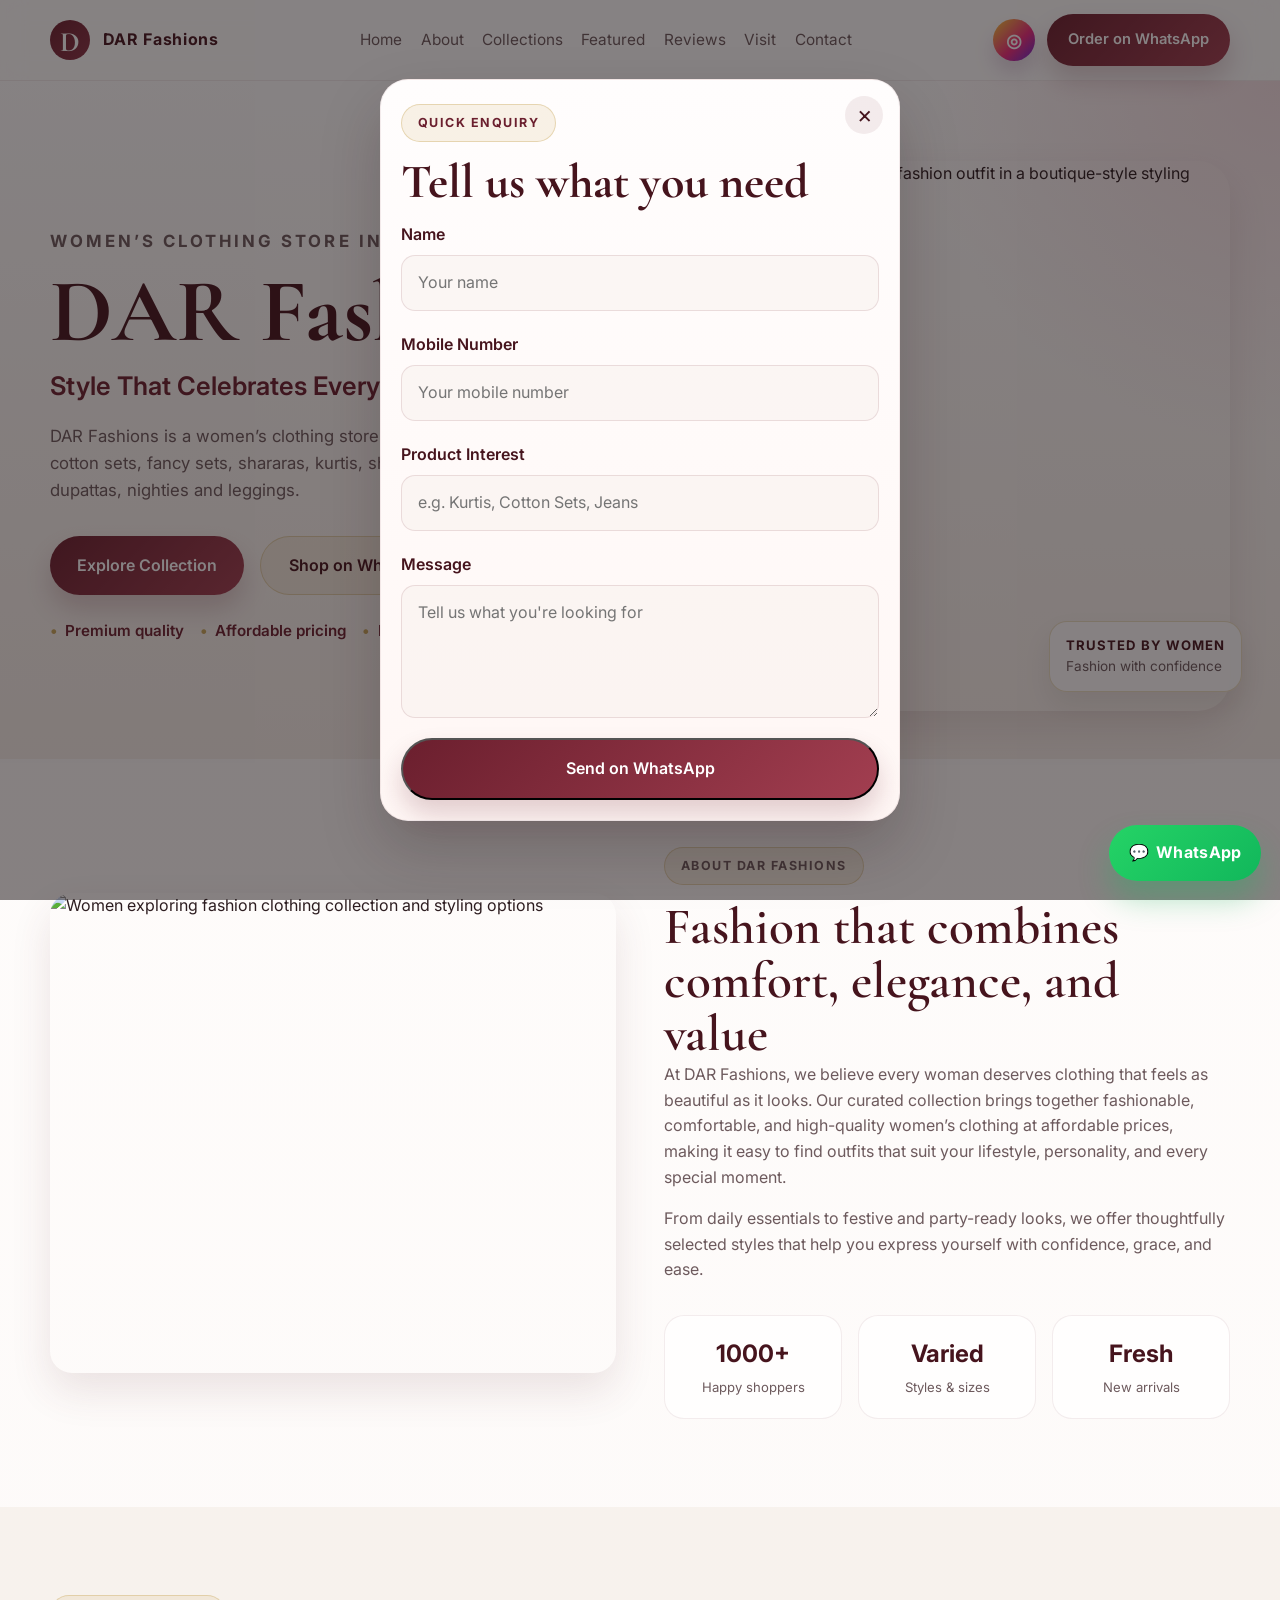
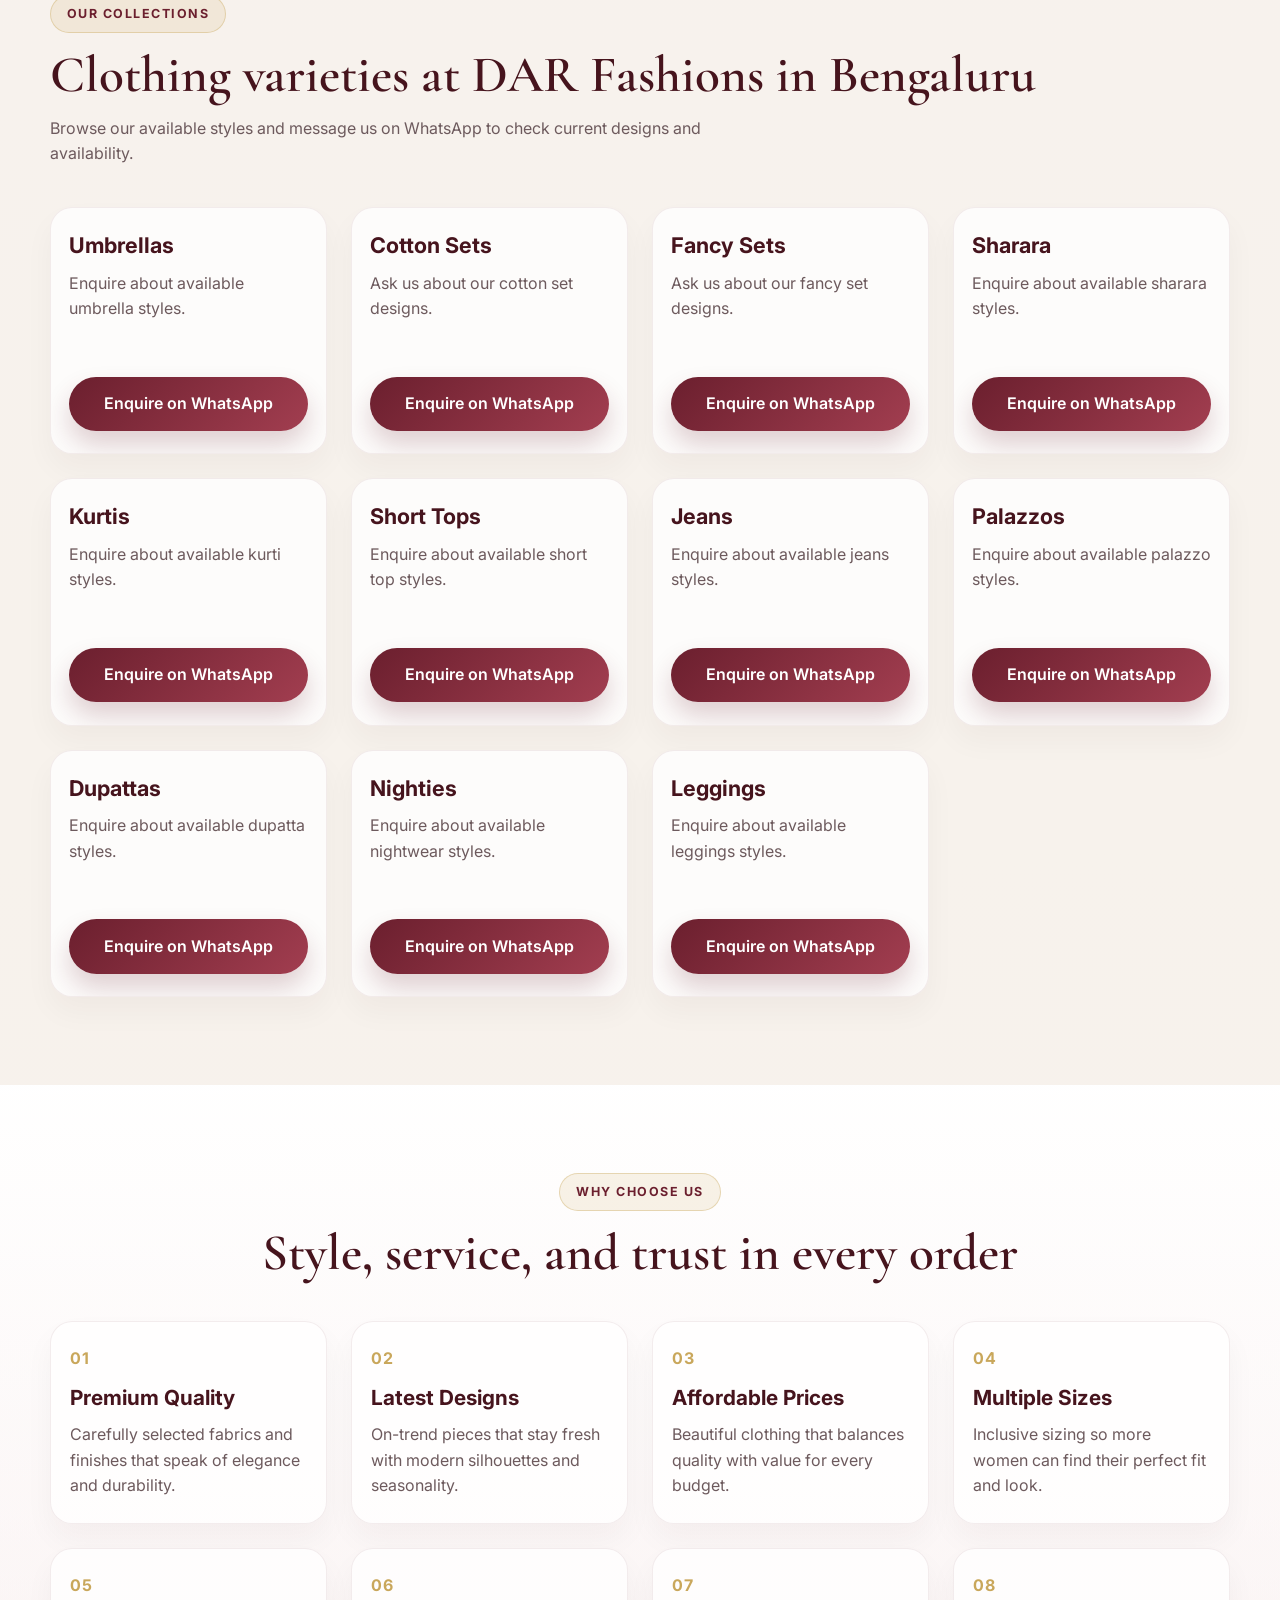
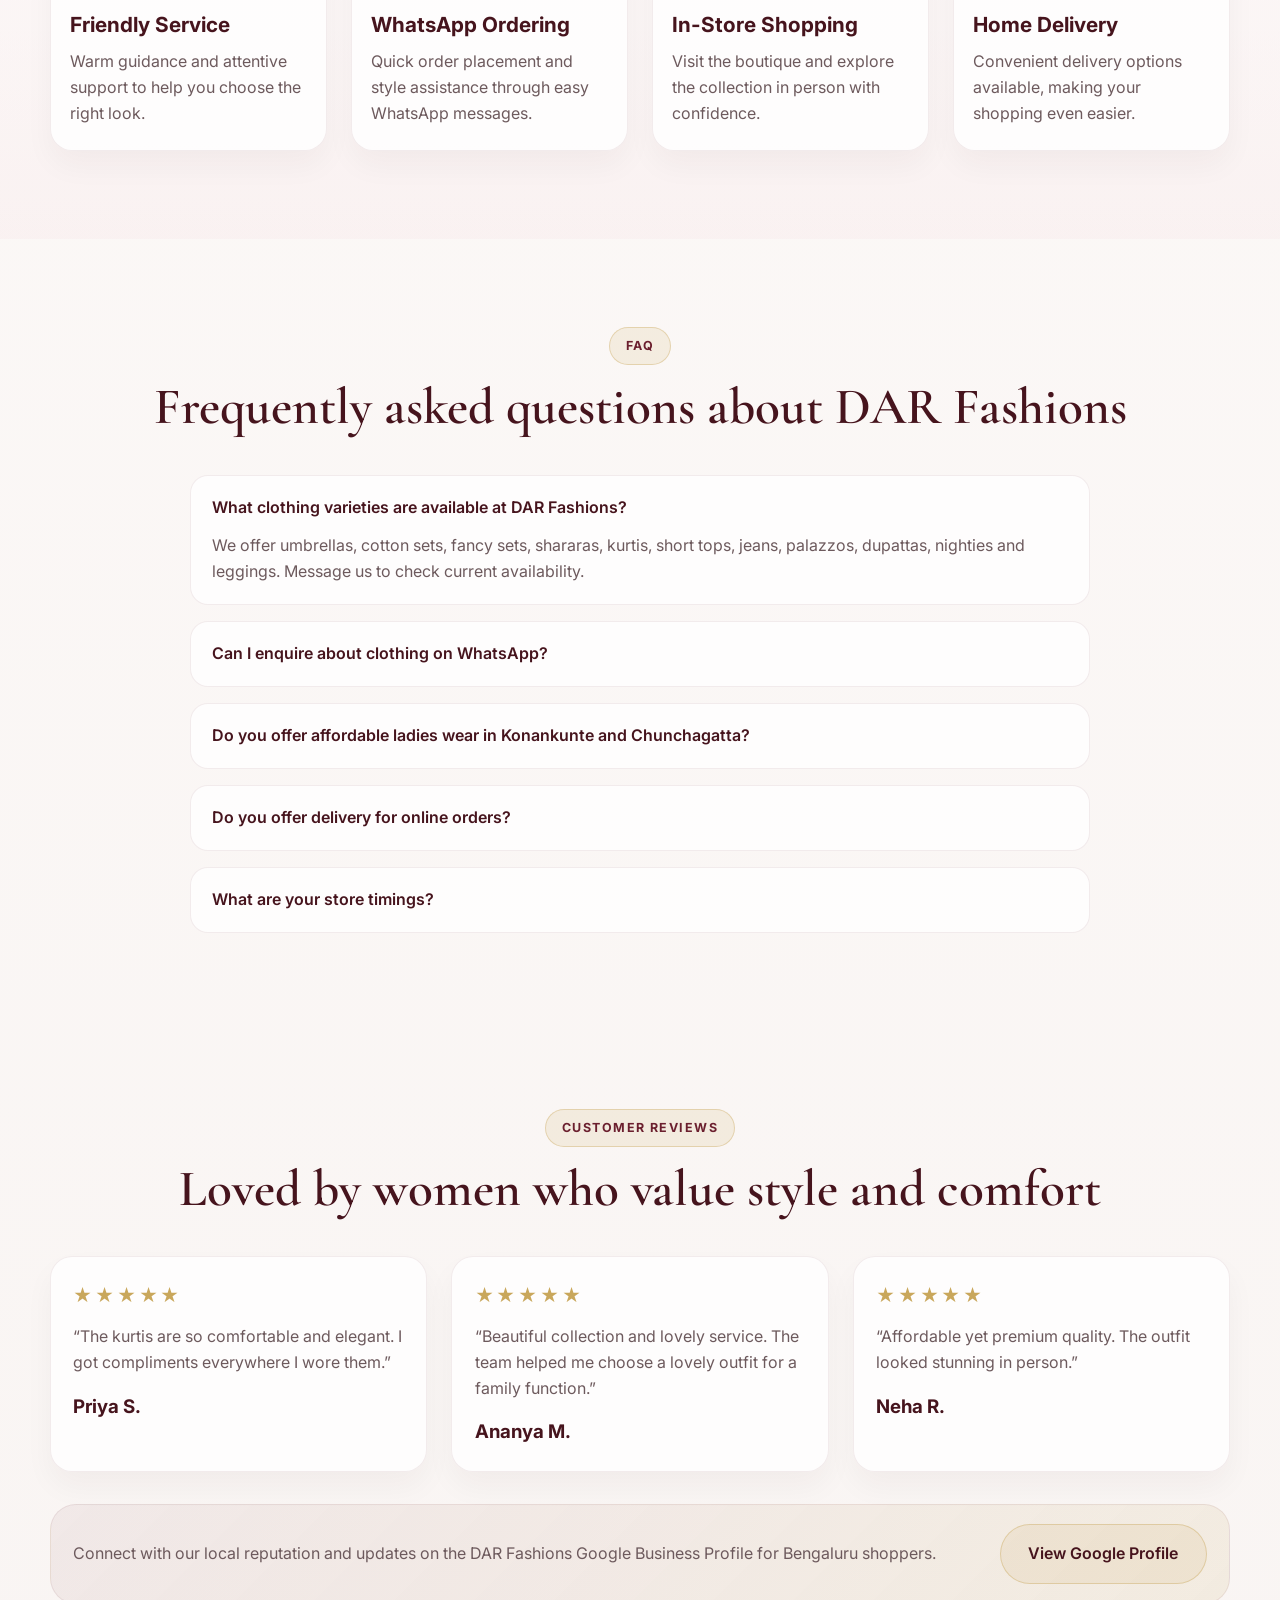
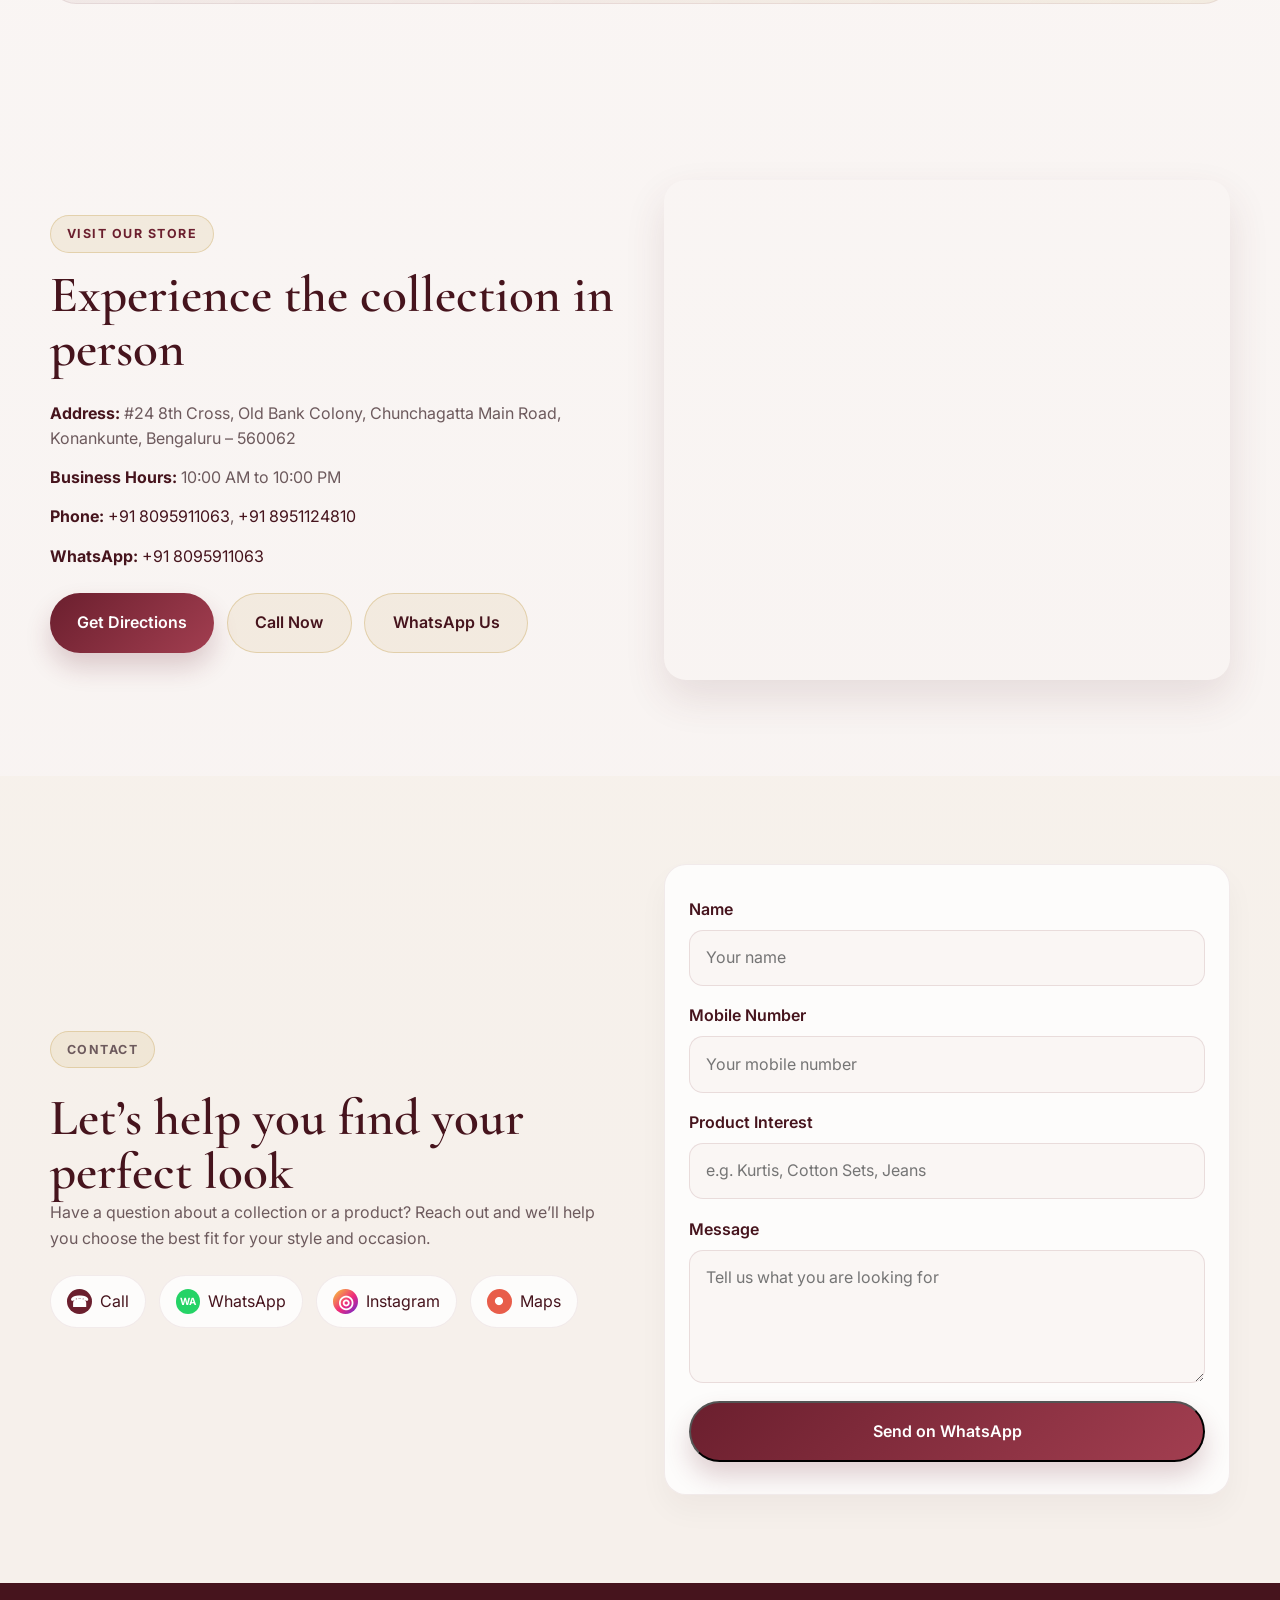
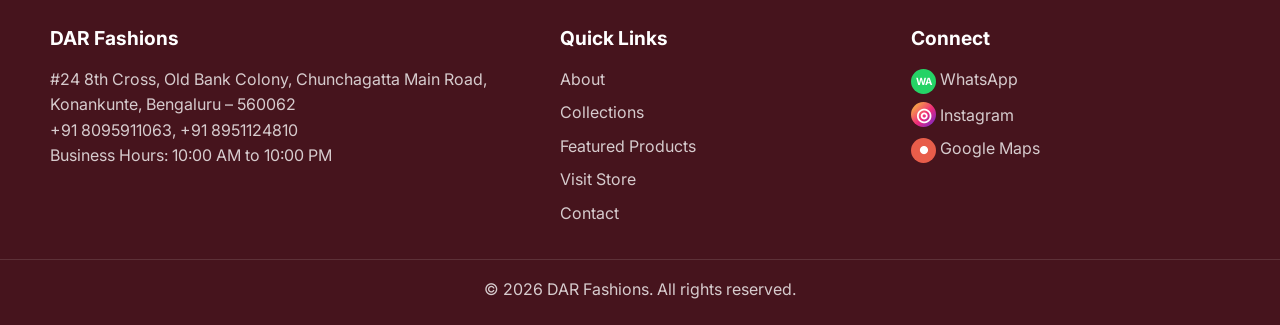
==== commit 8e2c0680: "added new info" ====
--- a/index.html
+++ b/index.html
@@ -7,11 +7,11 @@
     <title>DAR Fashions | Women’s Clothing & Ladies Wear in Bengaluru</title>
     <meta
       name="description"
-      content="Discover stylish and affordable women’s clothing at DAR Fashions. Explore kurtis, dresses, tops and latest local boutique picks in Bengaluru. Contact us on WhatsApp at 8095911063."
+      content="Discover umbrellas, cotton sets, fancy sets, shararas, kurtis, short tops, jeans, palazzos, dupattas, nighties and leggings at DAR Fashions in Bengaluru. Enquire on WhatsApp."
     />
     <meta
       name="keywords"
-      content="women’s clothing store in Bengaluru, ladies dress shop near me, kurtis and dresses for women, affordable ladies wear, latest women’s fashion collections, DAR Fashions, women’s boutique near me, Bengaluru ladies wear"
+      content="women’s clothing store in Bengaluru, umbrellas, cotton sets, fancy sets, shararas, kurtis, short tops, jeans, palazzos, dupattas, nighties, leggings, DAR Fashions"
     />
     <meta name="robots" content="index, follow, max-image-preview:large, max-snippet:-1, max-video-preview:-1" />
     <meta name="theme-color" content="#6b1f2e" />
@@ -34,7 +34,7 @@
     <meta property="og:title" content="DAR Fashions | Women’s Clothing & Ladies Wear in Bengaluru" />
     <meta
       property="og:description"
-      content="Discover stylish and affordable women’s clothing at DAR Fashions. Explore kurtis, dresses, tops and latest boutique picks in Bengaluru. Contact us on WhatsApp at 8095911063."
+      content="Discover umbrellas, cotton sets, fancy sets, shararas, kurtis, short tops, jeans, palazzos, dupattas, nighties and leggings at DAR Fashions in Bengaluru."
     />
     <meta property="og:url" content="https://www.darfashions.in/" />
     <meta property="og:image" content="https://images.unsplash.com/photo-1529139574466-a303027c1d8b?auto=format&fit=crop&w=1200&q=80" />
@@ -43,7 +43,7 @@
     <meta name="twitter:title" content="DAR Fashions | Women’s Clothing & Ladies Wear in Bengaluru" />
     <meta
       name="twitter:description"
-      content="Discover stylish and affordable women’s clothing at DAR Fashions. Explore kurtis, dresses, tops and latest boutique picks in Bengaluru. Contact us on WhatsApp at 8095911063."
+      content="Discover umbrellas, cotton sets, fancy sets, shararas, kurtis, short tops, jeans, palazzos, dupattas, nighties and leggings at DAR Fashions in Bengaluru."
     />
     <meta name="twitter:image" content="https://images.unsplash.com/photo-1529139574466-a303027c1d8b?auto=format&fit=crop&w=1200&q=80" />
     <meta name="twitter:site" content="@darfashions" />
@@ -56,7 +56,7 @@
             "@type": "WebSite",
             "name": "DAR Fashions",
             "url": "https://www.darfashions.in/",
-            "description": "Women’s clothing store in Bengaluru offering kurtis, dresses, tops and latest boutique fashion collections.",
+            "description": "Women’s clothing store in Bengaluru offering umbrellas, cotton sets, fancy sets, shararas, kurtis, short tops, jeans, palazzos, dupattas, nighties and leggings.",
             "potentialAction": {
               "@type": "SearchAction",
               "target": "https://www.darfashions.in/search?q={search_term_string}",
@@ -66,7 +66,7 @@
           {
             "@type": ["LocalBusiness", "ClothingStore"],
             "name": "DAR Fashions",
-            "description": "DAR Fashions is a women’s clothing store in Bengaluru offering fashionable, comfortable and affordable ladies wear, including kurtis, dresses, tops and latest boutique fashion collections.",
+            "description": "DAR Fashions is a women’s clothing store in Bengaluru offering umbrellas, cotton sets, fancy sets, shararas, kurtis, short tops, jeans, palazzos, dupattas, nighties and leggings.",
             "url": "https://www.darfashions.in/",
             "telephone": "+91-8095911063",
             "email": "",
@@ -116,10 +116,10 @@
             "mainEntity": [
               {
                 "@type": "Question",
-                "name": "Do you have women’s kurtis and dresses in Bengaluru?",
+                "name": "What clothing varieties are available at DAR Fashions?",
                 "acceptedAnswer": {
                   "@type": "Answer",
-                  "text": "Yes, DAR Fashions offers a curated range of women’s kurtis, dresses and everyday styles in Bengaluru, with pieces for daily wear and special occasions."
+                  "text": "DAR Fashions offers umbrellas, cotton sets, fancy sets, shararas, kurtis, short tops, jeans, palazzos, dupattas, nighties and leggings in Bengaluru."
                 }
               },
               {
@@ -221,7 +221,7 @@
           </div>
           <div class="form-row">
             <label for="popup-interest">Product Interest</label>
-            <input id="popup-interest" name="interest" type="text" placeholder="e.g. Kurtis, Dresses, Tops" />
+            <input id="popup-interest" name="interest" type="text" placeholder="e.g. Kurtis, Cotton Sets, Jeans" />
           </div>
           <div class="form-row">
             <label for="popup-message">Message</label>
@@ -240,7 +240,7 @@
             <h1>DAR Fashions</h1>
             <h2>Style That Celebrates Every Woman</h2>
             <p>
-              DAR Fashions is a trusted women’s clothing store in Bengaluru for kurtis, dresses, tops and the latest boutique fashion collections. Discover affordable ladies wear and premium styles designed for everyday confidence and easy elegance.
+              DAR Fashions is a women’s clothing store in Bengaluru offering umbrellas, cotton sets, fancy sets, shararas, kurtis, short tops, jeans, palazzos, dupattas, nighties and leggings.
             </p>
             <div class="hero-actions">
               <a href="#collections" class="btn btn-primary">Explore Collection</a>
@@ -317,104 +317,86 @@
         <div class="container">
           <div class="section-heading">
             <p class="section-tag">Our Collections</p>
-            <h2>Women’s kurtis, dresses and everyday essentials in Bengaluru</h2>
-            <p class="section-subtext">Explore the latest women’s fashion collections in Bengaluru for daily wear, festive occasions, office styling and special events.</p>
+            <h2>Clothing varieties at DAR Fashions in Bengaluru</h2>
+            <p class="section-subtext">Browse our available styles and message us on WhatsApp to check current designs and availability.</p>
           </div>
 
           <div class="collection-grid">
             <article class="collection-card">
-              <img src="https://images.unsplash.com/photo-1524504388940-b1c1722653e1?auto=format&fit=crop&w=700&q=80" alt="Kurtis collection for women" loading="lazy" />
+              <div class="card-body">
+                <h3>Umbrellas</h3>
+                <p>Enquire about available umbrella styles.</p>
+                <a class="mini-btn whatsapp-link" href="https://wa.me/918095911063?text=Hi%20DAR%20Fashions%2C%20I%20would%20like%20to%20know%20more%20about%20umbrellas." target="_blank" rel="noopener noreferrer">Enquire on WhatsApp</a>
+              </div>
+            </article>
+            <article class="collection-card">
+              <div class="card-body">
+                <h3>Cotton Sets</h3>
+                <p>Ask us about our cotton set designs.</p>
+                <a class="mini-btn whatsapp-link" href="https://wa.me/918095911063?text=Hi%20DAR%20Fashions%2C%20I%20would%20like%20to%20know%20more%20about%20cotton%20sets." target="_blank" rel="noopener noreferrer">Enquire on WhatsApp</a>
+              </div>
+            </article>
+            <article class="collection-card">
+              <div class="card-body">
+                <h3>Fancy Sets</h3>
+                <p>Ask us about our fancy set designs.</p>
+                <a class="mini-btn whatsapp-link" href="https://wa.me/918095911063?text=Hi%20DAR%20Fashions%2C%20I%20would%20like%20to%20know%20more%20about%20fancy%20sets." target="_blank" rel="noopener noreferrer">Enquire on WhatsApp</a>
+              </div>
+            </article>
+            <article class="collection-card">
+              <div class="card-body">
+                <h3>Sharara</h3>
+                <p>Enquire about available sharara styles.</p>
+                <a class="mini-btn whatsapp-link" href="https://wa.me/918095911063?text=Hi%20DAR%20Fashions%2C%20I%20would%20like%20to%20know%20more%20about%20sharara%20styles." target="_blank" rel="noopener noreferrer">Enquire on WhatsApp</a>
+              </div>
+            </article>
+            <article class="collection-card">
               <div class="card-body">
                 <h3>Kurtis</h3>
-                <p>Light, stylish, and flattering silhouettes for everyday elegance.</p>
-                <a class="mini-btn whatsapp-link" href="https://wa.me/918095911063?text=Hi%20DAR%20Fashions%2C%20I%20would%20like%20to%20know%20more%20about%20your%20Kurtis%20collection." target="_blank" rel="noopener noreferrer">Enquire on WhatsApp</a>
-              </div>
-            </article>
-
-            <article class="collection-card">
-              <img src="https://images.unsplash.com/photo-1515372039744-b8f02a3ae446?auto=format&fit=crop&w=700&q=80" alt="Women’s dresses collection" loading="lazy" />
-              <div class="card-body">
-                <h3>Dresses</h3>
-                <p>Graceful dresses that transition beautifully from day to evening.</p>
-                <a class="mini-btn whatsapp-link" href="https://wa.me/918095911063?text=Hi%20DAR%20Fashions%2C%20I%20would%20like%20to%20know%20more%20about%20your%20Dresses%20collection." target="_blank" rel="noopener noreferrer">Enquire on WhatsApp</a>
-              </div>
-            </article>
-
-            <article class="collection-card">
-              <img src="https://images.unsplash.com/photo-1483985988355-763728e1935b?auto=format&fit=crop&w=700&q=80" alt="Tops collection" loading="lazy" />
-              <div class="card-body">
-                <h3>Tops</h3>
-                <p>Modern staples with comfort, style, and a polished daily finish.</p>
-                <a class="mini-btn whatsapp-link" href="https://wa.me/918095911063?text=Hi%20DAR%20Fashions%2C%20I%20would%20like%20to%20know%20more%20about%20your%20Tops%20collection." target="_blank" rel="noopener noreferrer">Enquire on WhatsApp</a>
-              </div>
-            </article>
-
-            <article class="collection-card">
-              <img src="https://images.unsplash.com/photo-1529139574466-a303027c1d8b?auto=format&fit=crop&w=700&q=80" alt="Women’s party wear collection" loading="lazy" />
-              <div class="card-body">
-                <h3>Party Wear</h3>
-                <p>Stand out in statement looks designed for celebrations and evenings.</p>
-                <a class="mini-btn whatsapp-link" href="https://wa.me/918095911063?text=Hi%20DAR%20Fashions%2C%20I%20would%20like%20to%20know%20more%20about%20your%20Party%20Wear%20collection." target="_blank" rel="noopener noreferrer">Enquire on WhatsApp</a>
-              </div>
-            </article>
-
-            <article class="collection-card">
-              <img src="https://images.unsplash.com/photo-1525507119028-ed4c629a60a3?auto=format&fit=crop&w=700&q=80" alt="Women’s leggings collection" loading="lazy" decoding="async" />
+                <p>Enquire about available kurti styles.</p>
+                <a class="mini-btn whatsapp-link" href="https://wa.me/918095911063?text=Hi%20DAR%20Fashions%2C%20I%20would%20like%20to%20know%20more%20about%20kurtis." target="_blank" rel="noopener noreferrer">Enquire on WhatsApp</a>
+              </div>
+            </article>
+            <article class="collection-card">
+              <div class="card-body">
+                <h3>Short Tops</h3>
+                <p>Enquire about available short top styles.</p>
+                <a class="mini-btn whatsapp-link" href="https://wa.me/918095911063?text=Hi%20DAR%20Fashions%2C%20I%20would%20like%20to%20know%20more%20about%20short%20tops." target="_blank" rel="noopener noreferrer">Enquire on WhatsApp</a>
+              </div>
+            </article>
+            <article class="collection-card">
+              <div class="card-body">
+                <h3>Jeans</h3>
+                <p>Enquire about available jeans styles.</p>
+                <a class="mini-btn whatsapp-link" href="https://wa.me/918095911063?text=Hi%20DAR%20Fashions%2C%20I%20would%20like%20to%20know%20more%20about%20jeans." target="_blank" rel="noopener noreferrer">Enquire on WhatsApp</a>
+              </div>
+            </article>
+            <article class="collection-card">
+              <div class="card-body">
+                <h3>Palazzos</h3>
+                <p>Enquire about available palazzo styles.</p>
+                <a class="mini-btn whatsapp-link" href="https://wa.me/918095911063?text=Hi%20DAR%20Fashions%2C%20I%20would%20like%20to%20know%20more%20about%20palazzos." target="_blank" rel="noopener noreferrer">Enquire on WhatsApp</a>
+              </div>
+            </article>
+            <article class="collection-card">
+              <div class="card-body">
+                <h3>Dupattas</h3>
+                <p>Enquire about available dupatta styles.</p>
+                <a class="mini-btn whatsapp-link" href="https://wa.me/918095911063?text=Hi%20DAR%20Fashions%2C%20I%20would%20like%20to%20know%20more%20about%20dupattas." target="_blank" rel="noopener noreferrer">Enquire on WhatsApp</a>
+              </div>
+            </article>
+            <article class="collection-card">
+              <div class="card-body">
+                <h3>Nighties</h3>
+                <p>Enquire about available nightwear styles.</p>
+                <a class="mini-btn whatsapp-link" href="https://wa.me/918095911063?text=Hi%20DAR%20Fashions%2C%20I%20would%20like%20to%20know%20more%20about%20nighties." target="_blank" rel="noopener noreferrer">Enquire on WhatsApp</a>
+              </div>
+            </article>
+            <article class="collection-card">
               <div class="card-body">
                 <h3>Leggings</h3>
-                <p>Stretch-fit comfort with flattering styles for every day wear.</p>
-                <a class="mini-btn whatsapp-link" href="https://wa.me/918095911063?text=Hi%20DAR%20Fashions%2C%20I%20would%20like%20to%20know%20more%20about%20your%20Leggings%20collection." target="_blank" rel="noopener noreferrer">Enquire on WhatsApp</a>
-              </div>
-            </article>
-
-            <article class="collection-card">
-              <img src="https://images.unsplash.com/photo-1512436991641-6745cdb1723f?auto=format&fit=crop&w=700&q=80" alt="Women’s bottom wear collection" loading="lazy" />
-              <div class="card-body">
-                <h3>Bottom Wear</h3>
-                <p>Versatile essentials that pair effortlessly with your favorite tops.</p>
-                <a class="mini-btn whatsapp-link" href="https://wa.me/918095911063?text=Hi%20DAR%20Fashions%2C%20I%20would%20like%20to%20know%20more%20about%20your%20Bottom%20Wear%20collection." target="_blank" rel="noopener noreferrer">Enquire on WhatsApp</a>
-              </div>
-            </article>
-
-            <article class="collection-card">
-              <img src="https://images.unsplash.com/photo-1445205170230-053b83016050?auto=format&fit=crop&w=700&q=80" alt="DAR Fashions latest women’s fashion arrivals" loading="lazy" />
-              <div class="card-body">
-                <h3>New Arrivals</h3>
-                <p>Fresh picks and trending looks added regularly to keep you updated.</p>
-                <a class="mini-btn whatsapp-link" href="https://wa.me/918095911063?text=Hi%20DAR%20Fashions%2C%20I%20would%20like%20to%20know%20more%20about%20your%20New%20Arrivals%20collection." target="_blank" rel="noopener noreferrer">Enquire on WhatsApp</a>
-              </div>
-            </article>
-          </div>
-        </div>
-      </section>
-
-      <section id="products" class="section products">
-        <div class="container">
-          <div class="section-heading">
-            <p class="section-tag">Featured Products</p>
-            <h2>Trending looks your wardrobe will love</h2>
-          </div>
-
-          <div class="product-grid">
-            <article class="product-card" data-product-name="Floral Printed Kurti">
-              <img src="https://images.unsplash.com/photo-1524504388940-b1c1722653e1?auto=format&fit=crop&w=700&q=80" alt="Floral printed kurti" loading="lazy" />
-              <div class="product-info">
-                <h3>Floral Printed Kurti</h3>
-                <div class="price-row">
-                  <span class="sizes">XS, S, M, L, XL</span>
-                </div>
-                <a class="buy-btn whatsapp-product-btn" href="https://wa.me/918095911063?text=Hi%20DAR%20Fashions%2C%20I%20want%20to%20buy%20the%20Floral%20Printed%20Kurti." target="_blank" rel="noopener noreferrer">Buy on WhatsApp</a>
-              </div>
-            </article>
-
-            <article class="product-card" data-product-name="Soft Cotton Top">
-              <img src="https://images.unsplash.com/photo-1483985988355-763728e1935b?auto=format&fit=crop&w=700&q=80" alt="Soft cotton top" loading="lazy" />
-              <div class="product-info">
-                <h3>Soft Cotton Top</h3>
-                <div class="price-row">
-                  <span class="sizes">XS, S, M, L</span>
-                </div>
-                <a class="buy-btn whatsapp-product-btn" href="https://wa.me/918095911063?text=Hi%20DAR%20Fashions%2C%20I%20want%20to%20buy%20the%20Soft%20Cotton%20Top." target="_blank" rel="noopener noreferrer">Buy on WhatsApp</a>
+                <p>Enquire about available leggings styles.</p>
+                <a class="mini-btn whatsapp-link" href="https://wa.me/918095911063?text=Hi%20DAR%20Fashions%2C%20I%20would%20like%20to%20know%20more%20about%20leggings." target="_blank" rel="noopener noreferrer">Enquire on WhatsApp</a>
               </div>
             </article>
           </div>
@@ -482,11 +464,11 @@
 
           <div class="faq-list">
             <details open>
-              <summary>Do you have women’s kurtis and dresses in Bengaluru?</summary>
-              <p>Yes. DAR Fashions offers a curated range of women’s kurtis, dresses and everyday styles in Bengaluru, with pieces for casual wear and special occasions.</p>
+              <summary>What clothing varieties are available at DAR Fashions?</summary>
+              <p>We offer umbrellas, cotton sets, fancy sets, shararas, kurtis, short tops, jeans, palazzos, dupattas, nighties and leggings. Message us to check current availability.</p>
             </details>
             <details>
-              <summary>Can I order ladies dresses and kurtis on WhatsApp?</summary>
+              <summary>Can I enquire about clothing on WhatsApp?</summary>
               <p>Absolutely. You can message us on WhatsApp at 8095911063 to check availability, ask about sizes and get quick assistance on your preferred collection.</p>
             </details>
             <details>
@@ -520,12 +502,12 @@
             </article>
             <article class="testimonial-card">
               <div class="stars" aria-label="Five star rating">★★★★★</div>
-              <p>“Beautiful collection and lovely service. The team helped me choose a dress for a family function.”</p>
+              <p>“Beautiful collection and lovely service. The team helped me choose a lovely outfit for a family function.”</p>
               <h3>Ananya M.</h3>
             </article>
             <article class="testimonial-card">
               <div class="stars" aria-label="Five star rating">★★★★★</div>
-              <p>“Affordable yet premium quality. I ordered a saree and it looked stunning in person.”</p>
+              <p>“Affordable yet premium quality. The outfit looked stunning in person.”</p>
               <h3>Neha R.</h3>
             </article>
           </div>
@@ -592,7 +574,7 @@
             </div>
             <div class="form-row">
               <label for="interest">Product Interest</label>
-              <input id="interest" name="interest" type="text" placeholder="e.g. Kurtis, Sarees, Dresses" />
+              <input id="interest" name="interest" type="text" placeholder="e.g. Kurtis, Cotton Sets, Jeans" />
             </div>
             <div class="form-row">
               <label for="message">Message</label>
--- a/styles.css
+++ b/styles.css
@@ -309,7 +309,7 @@
 
 .hero-visual {
   position: relative;
-  min-height: 550px;
+  height: clamp(360px, 45vw, 550px);
 }
 
 .hero-visual img {
@@ -908,40 +908,10 @@
   border-radius: 2px;
 }
 
-@media (max-width: 980px) {
-  .header-actions {
-    gap: 0.5rem;
-  }
-
-  .header-social {
-    width: 38px;
-    height: 38px;
-  }
-
-  .hero-inner,
-  .about-grid,
-  .visit-grid,
-  .contact-grid {
-    grid-template-columns: 1fr;
-  }
-
-  .collection-grid {
-    grid-template-columns: repeat(2, minmax(0, 1fr));
-  }
-
-  .products .product-grid,
-  .feature-grid,
-  .instagram-grid,
-  .testimonial-grid {
-    grid-template-columns: repeat(2, minmax(0, 1fr));
-  }
-
-  .footer-grid {
-    grid-template-columns: 1fr 1fr;
-  }
-
+@media (max-width: 1100px) {
   .nav-toggle {
     display: block;
+    flex: 0 0 44px;
   }
 
   .nav-menu {
@@ -968,6 +938,49 @@
   }
 }
 
+@media (max-width: 980px) {
+  .header-actions {
+    gap: 0.5rem;
+  }
+
+  .header-social {
+    width: 38px;
+    height: 38px;
+  }
+
+  .hero-inner,
+  .about-grid,
+  .visit-grid,
+  .contact-grid {
+    grid-template-columns: 1fr;
+  }
+
+  .hero-visual {
+    height: min(72vw, 460px);
+  }
+
+  .about-image img,
+  .map-wrap iframe {
+    min-height: 360px;
+  }
+
+  .collection-grid {
+    grid-template-columns: repeat(2, minmax(0, 1fr));
+  }
+
+  .products .product-grid,
+  .feature-grid,
+  .instagram-grid,
+  .testimonial-grid {
+    grid-template-columns: repeat(2, minmax(0, 1fr));
+  }
+
+  .footer-grid {
+    grid-template-columns: 1fr 1fr;
+  }
+
+}
+
 @media (max-width: 640px) {
   .header-actions {
     gap: 0.4rem;
@@ -983,7 +996,7 @@
   }
 
   .section {
-    padding: 4rem 0;
+    padding: 3.5rem 0;
   }
 
   .collection-grid,
@@ -997,7 +1010,25 @@
   }
 
   .hero {
-    padding-top: 4rem;
+    padding: 2.5rem 0;
+  }
+
+  .hero-visual {
+    height: 92vw;
+    max-height: 380px;
+  }
+
+  .about-image img,
+  .map-wrap iframe {
+    min-height: 280px;
+  }
+
+  .badge-top {
+    left: 0.5rem;
+  }
+
+  .badge-bottom {
+    right: 0.5rem;
   }
 
   .hero-copy h1 {
@@ -1036,6 +1067,10 @@
     bottom: 0.75rem;
     padding: 0.8rem 1rem;
   }
+
+  .contact-form {
+    padding: 1.4rem 1rem;
+  }
 }
 
 @media (max-width: 480px) {
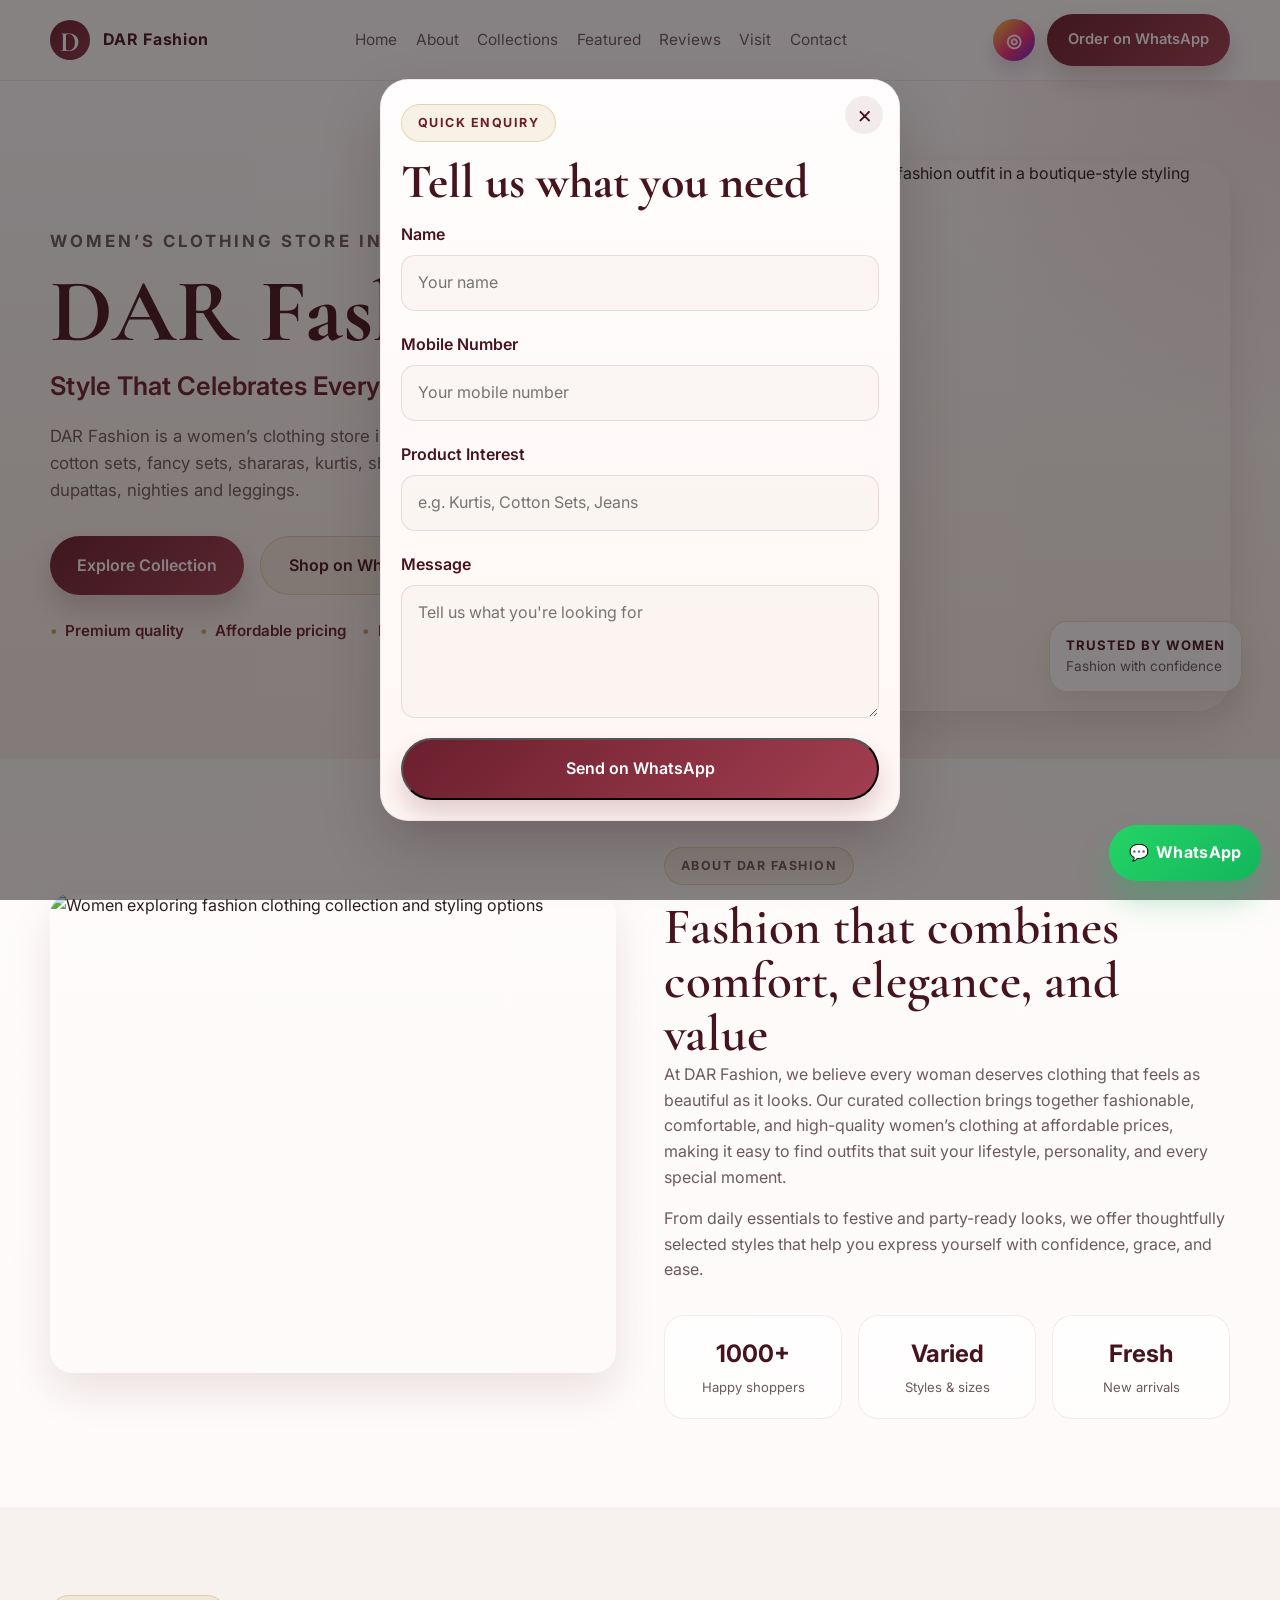
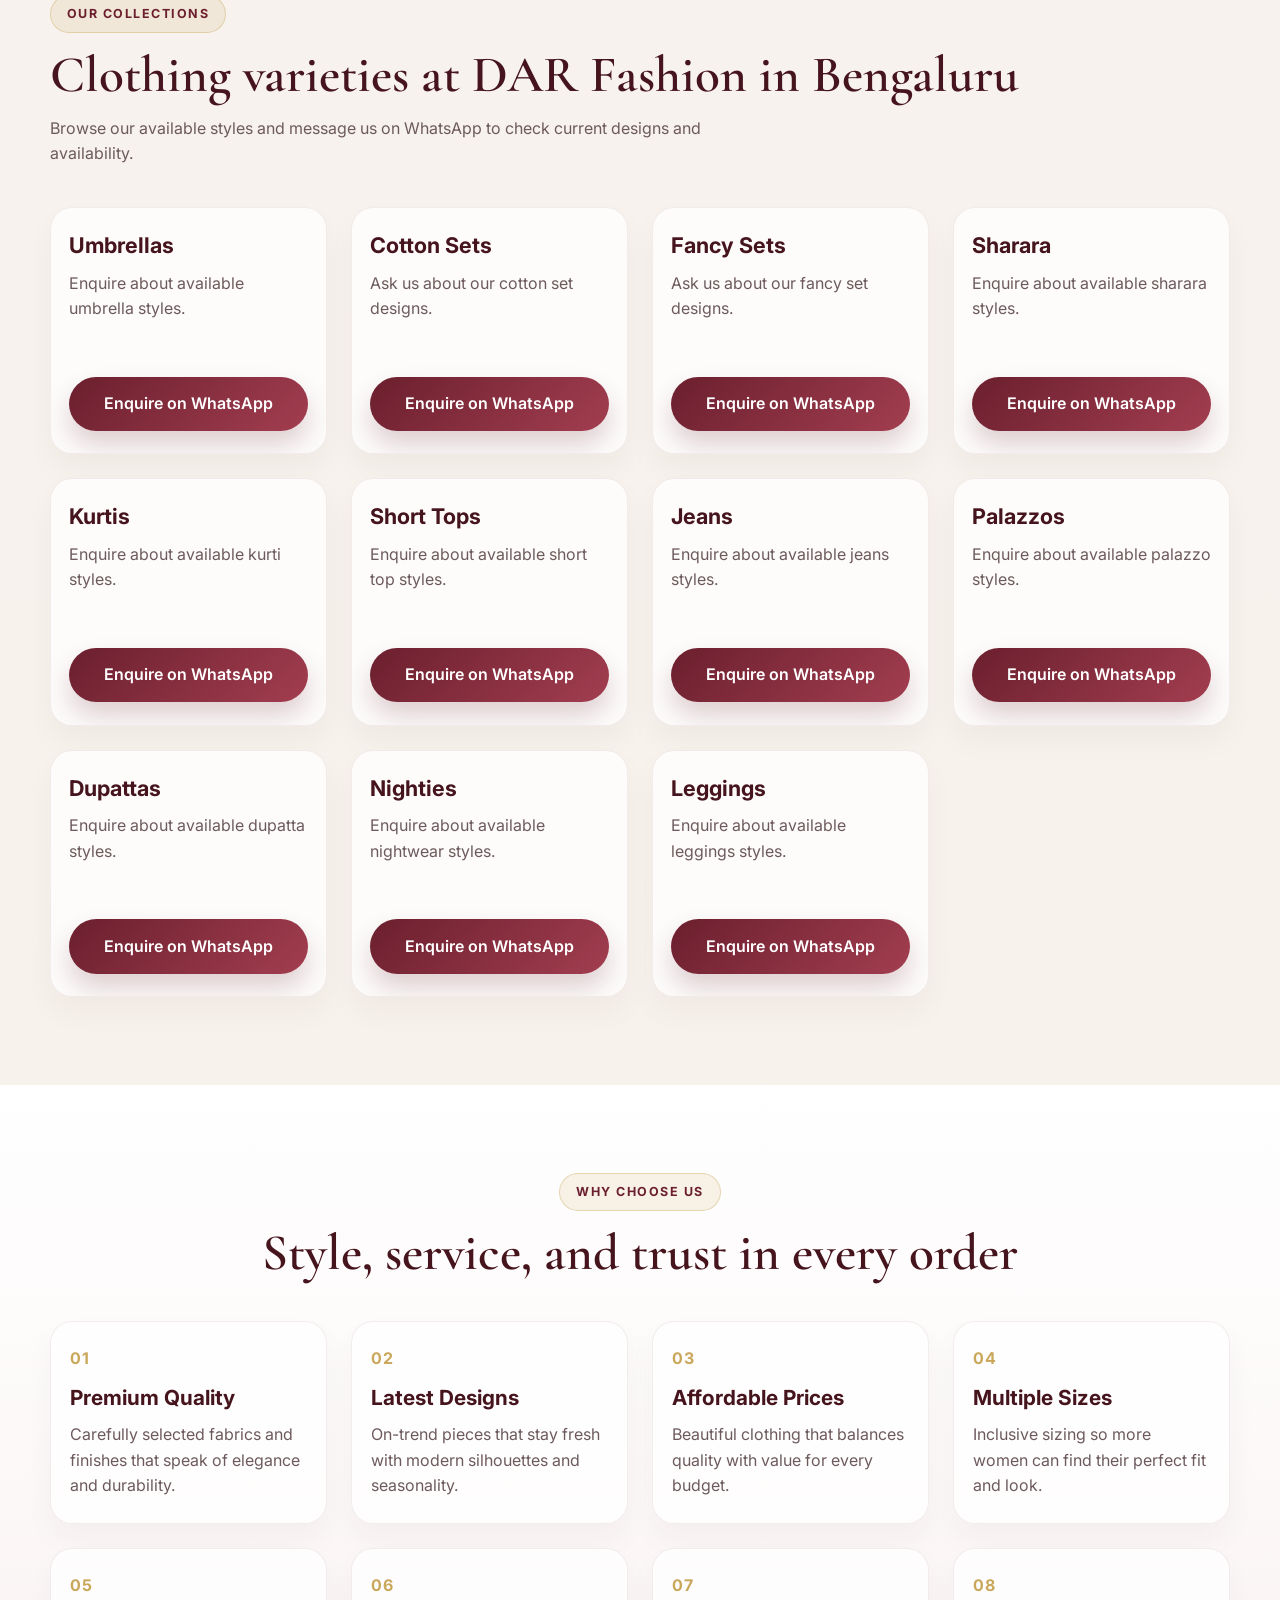
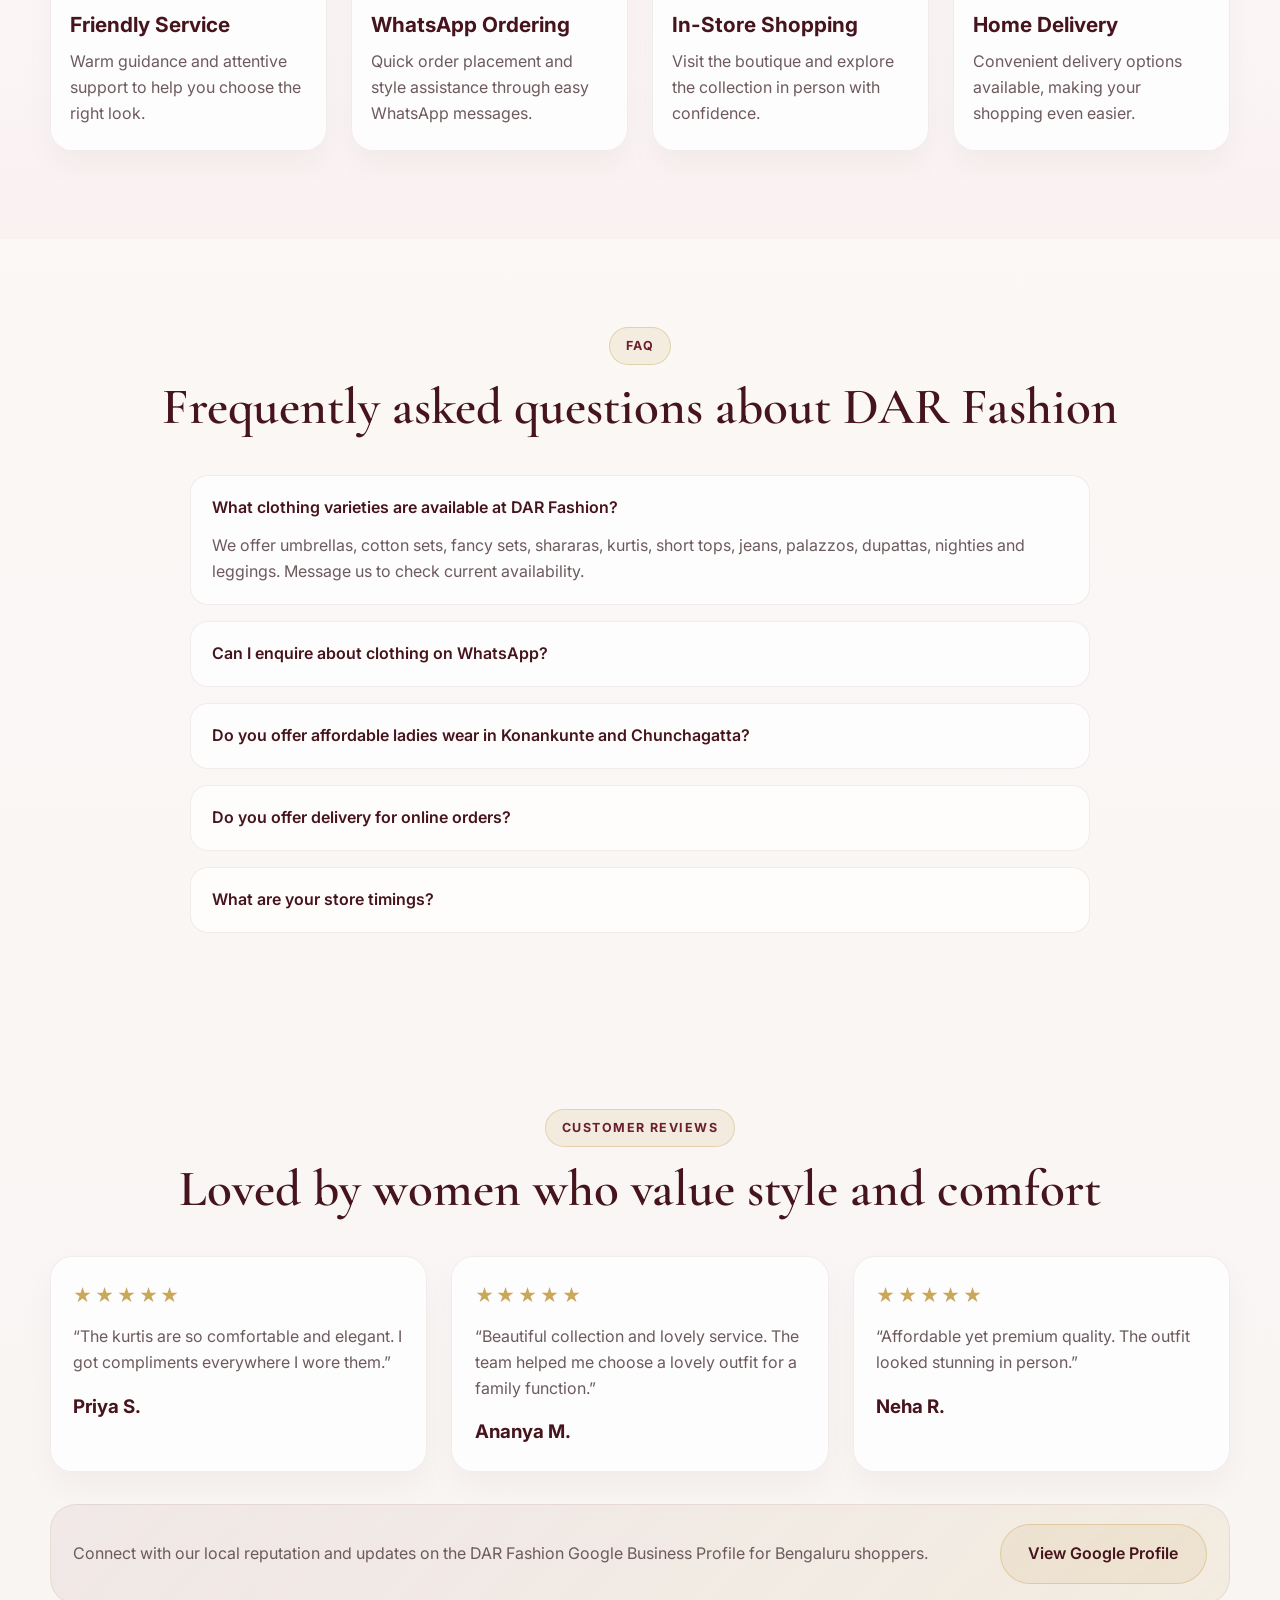
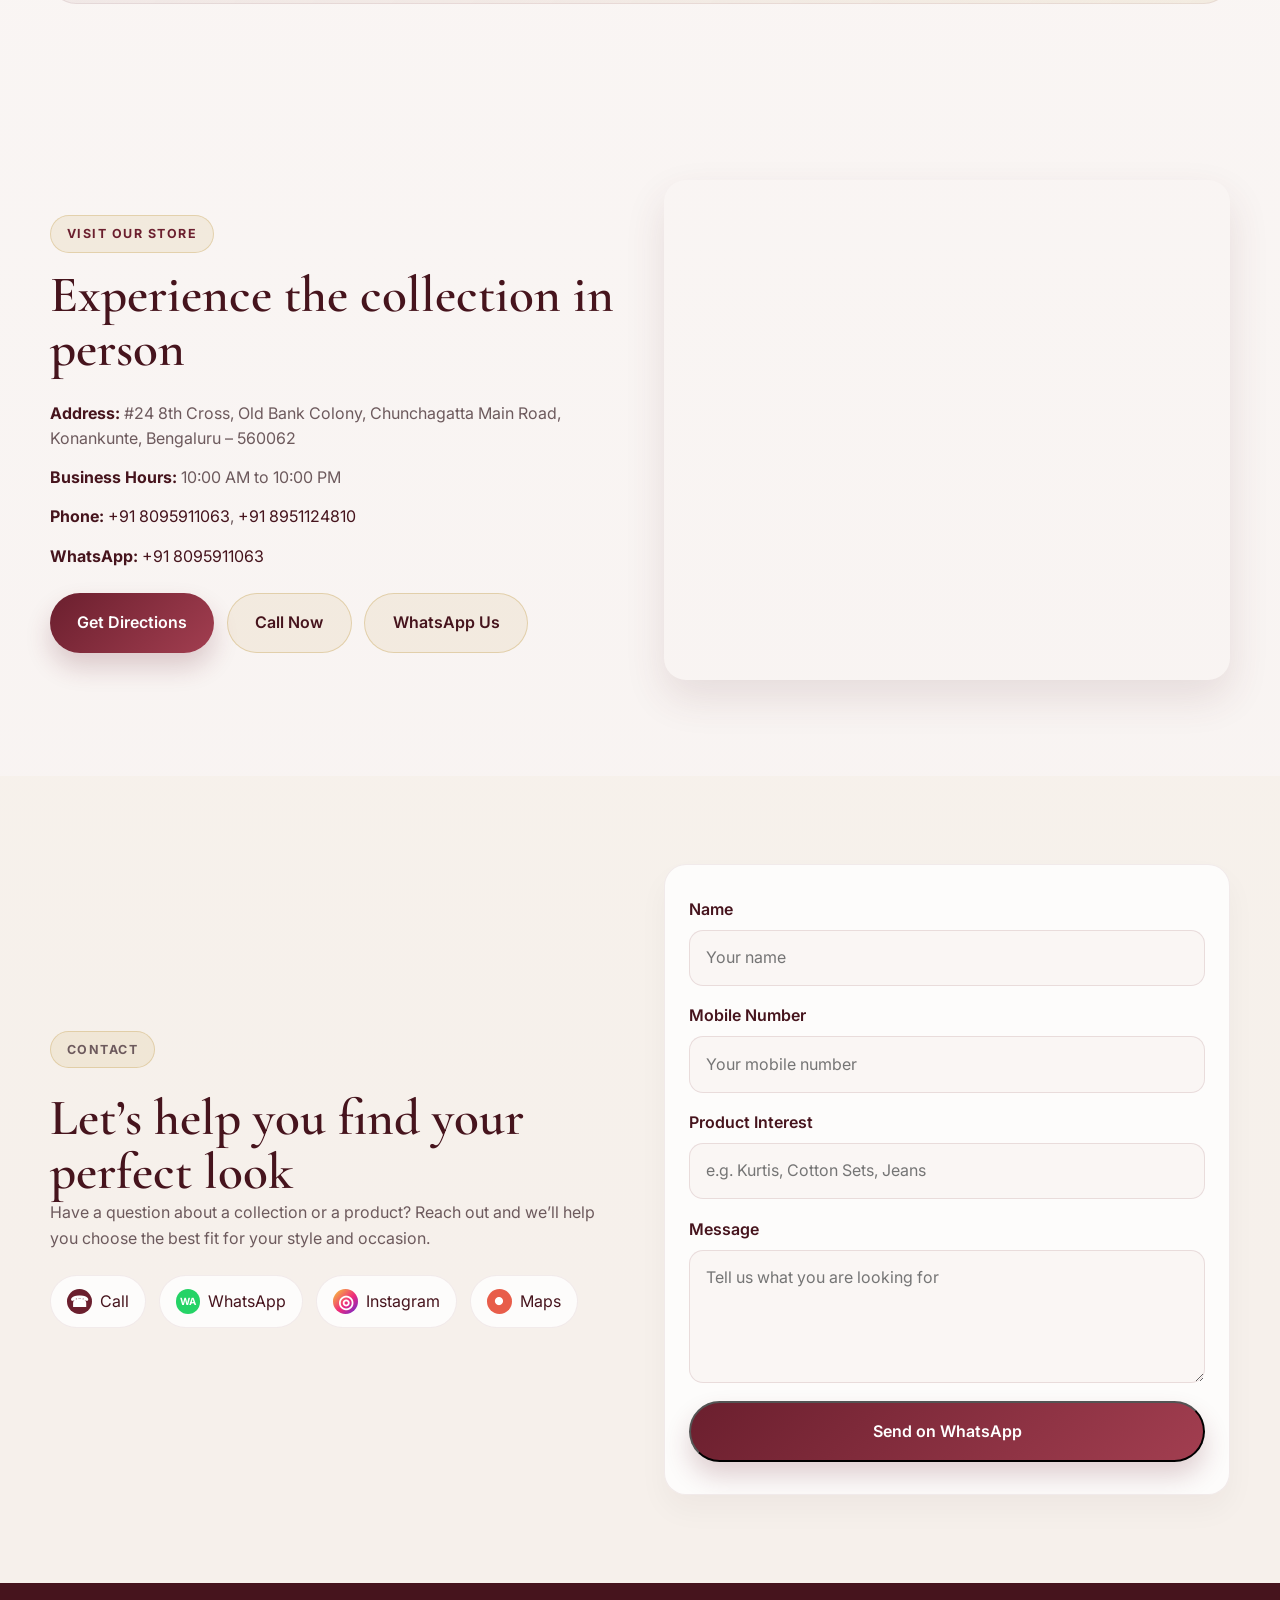
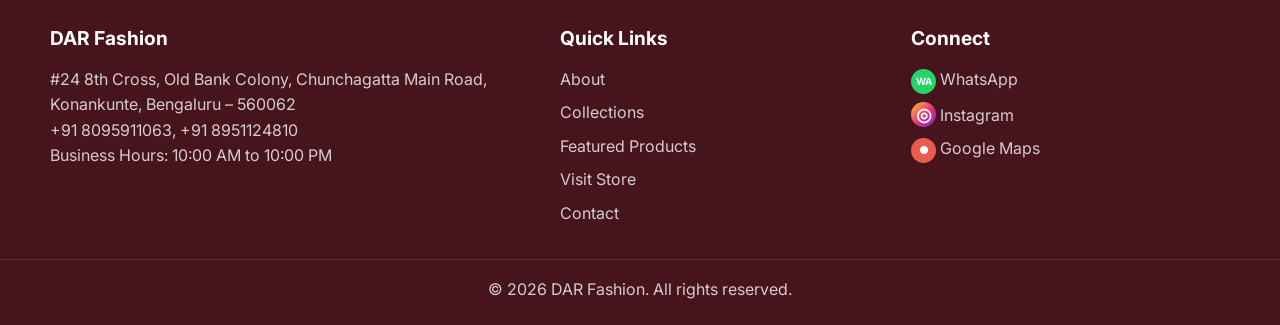
==== commit 1e0df6c9: "Updated shop name" ====
--- a/index.html
+++ b/index.html
@@ -4,14 +4,14 @@
     <meta charset="UTF-8" />
     <meta http-equiv="X-UA-Compatible" content="IE=edge" />
     <meta name="viewport" content="width=device-width, initial-scale=1.0" />
-    <title>DAR Fashions | Women’s Clothing & Ladies Wear in Bengaluru</title>
+    <title>DAR Fashion | Women’s Clothing & Ladies Wear in Bengaluru</title>
     <meta
       name="description"
-      content="Discover umbrellas, cotton sets, fancy sets, shararas, kurtis, short tops, jeans, palazzos, dupattas, nighties and leggings at DAR Fashions in Bengaluru. Enquire on WhatsApp."
+      content="Discover umbrellas, cotton sets, fancy sets, shararas, kurtis, short tops, jeans, palazzos, dupattas, nighties and leggings at DAR Fashion in Bengaluru. Enquire on WhatsApp."
     />
     <meta
       name="keywords"
-      content="women’s clothing store in Bengaluru, umbrellas, cotton sets, fancy sets, shararas, kurtis, short tops, jeans, palazzos, dupattas, nighties, leggings, DAR Fashions"
+      content="women’s clothing store in Bengaluru, umbrellas, cotton sets, fancy sets, shararas, kurtis, short tops, jeans, palazzos, dupattas, nighties, leggings, DAR Fashion"
     />
     <meta name="robots" content="index, follow, max-image-preview:large, max-snippet:-1, max-video-preview:-1" />
     <meta name="theme-color" content="#6b1f2e" />
@@ -31,19 +31,19 @@
 
     <meta property="og:type" content="website" />
     <meta property="og:locale" content="en_IN" />
-    <meta property="og:title" content="DAR Fashions | Women’s Clothing & Ladies Wear in Bengaluru" />
+    <meta property="og:title" content="DAR Fashion | Women’s Clothing & Ladies Wear in Bengaluru" />
     <meta
       property="og:description"
-      content="Discover umbrellas, cotton sets, fancy sets, shararas, kurtis, short tops, jeans, palazzos, dupattas, nighties and leggings at DAR Fashions in Bengaluru."
+      content="Discover umbrellas, cotton sets, fancy sets, shararas, kurtis, short tops, jeans, palazzos, dupattas, nighties and leggings at DAR Fashion in Bengaluru."
     />
     <meta property="og:url" content="https://www.darfashions.in/" />
     <meta property="og:image" content="https://images.unsplash.com/photo-1529139574466-a303027c1d8b?auto=format&fit=crop&w=1200&q=80" />
-    <meta property="og:site_name" content="DAR Fashions" />
+    <meta property="og:site_name" content="DAR Fashion" />
     <meta name="twitter:card" content="summary_large_image" />
-    <meta name="twitter:title" content="DAR Fashions | Women’s Clothing & Ladies Wear in Bengaluru" />
+    <meta name="twitter:title" content="DAR Fashion | Women’s Clothing & Ladies Wear in Bengaluru" />
     <meta
       name="twitter:description"
-      content="Discover umbrellas, cotton sets, fancy sets, shararas, kurtis, short tops, jeans, palazzos, dupattas, nighties and leggings at DAR Fashions in Bengaluru."
+      content="Discover umbrellas, cotton sets, fancy sets, shararas, kurtis, short tops, jeans, palazzos, dupattas, nighties and leggings at DAR Fashion in Bengaluru."
     />
     <meta name="twitter:image" content="https://images.unsplash.com/photo-1529139574466-a303027c1d8b?auto=format&fit=crop&w=1200&q=80" />
     <meta name="twitter:site" content="@darfashions" />
@@ -54,7 +54,7 @@
         "@graph": [
           {
             "@type": "WebSite",
-            "name": "DAR Fashions",
+            "name": "DAR Fashion",
             "url": "https://www.darfashions.in/",
             "description": "Women’s clothing store in Bengaluru offering umbrellas, cotton sets, fancy sets, shararas, kurtis, short tops, jeans, palazzos, dupattas, nighties and leggings.",
             "potentialAction": {
@@ -65,8 +65,8 @@
           },
           {
             "@type": ["LocalBusiness", "ClothingStore"],
-            "name": "DAR Fashions",
-            "description": "DAR Fashions is a women’s clothing store in Bengaluru offering umbrellas, cotton sets, fancy sets, shararas, kurtis, short tops, jeans, palazzos, dupattas, nighties and leggings.",
+            "name": "DAR Fashion",
+            "description": "DAR Fashion is a women’s clothing store in Bengaluru offering umbrellas, cotton sets, fancy sets, shararas, kurtis, short tops, jeans, palazzos, dupattas, nighties and leggings.",
             "url": "https://www.darfashions.in/",
             "telephone": "+91-8095911063",
             "email": "",
@@ -85,7 +85,7 @@
             "sameAs": [
               "https://wa.me/918095911063",
               "https://www.instagram.com/darfashions/",
-              "https://maps.google.com/?q=DAR%20Fashions"
+              "https://maps.google.com/?q=DAR%20Fashion"
             ],
             "foundingDate": "2024",
             "aggregateRating": {
@@ -116,10 +116,10 @@
             "mainEntity": [
               {
                 "@type": "Question",
-                "name": "What clothing varieties are available at DAR Fashions?",
+                "name": "What clothing varieties are available at DAR Fashion?",
                 "acceptedAnswer": {
                   "@type": "Answer",
-                  "text": "DAR Fashions offers umbrellas, cotton sets, fancy sets, shararas, kurtis, short tops, jeans, palazzos, dupattas, nighties and leggings in Bengaluru."
+                  "text": "DAR Fashion offers umbrellas, cotton sets, fancy sets, shararas, kurtis, short tops, jeans, palazzos, dupattas, nighties and leggings in Bengaluru."
                 }
               },
               {
@@ -135,7 +135,7 @@
                 "name": "Do you offer affordable ladies wear in Bengaluru?",
                 "acceptedAnswer": {
                   "@type": "Answer",
-                  "text": "Yes, DAR Fashions focuses on stylish and affordable ladies wear in Bengaluru with fresh collections and budget-friendly pricing."
+                  "text": "Yes, DAR Fashion focuses on stylish and affordable ladies wear in Bengaluru with fresh collections and budget-friendly pricing."
                 }
               }
             ]
@@ -155,7 +155,7 @@
   <body>
     <a
       class="floating-whatsapp"
-      href="https://wa.me/918095911063?text=Hi%20DAR%20Fashions%2C%20I%20would%20like%20to%20know%20more%20about%20your%20collections"
+      href="https://wa.me/918095911063?text=Hi%20DAR%20Fashion%2C%20I%20would%20like%20to%20know%20more%20about%20your%20collections"
       target="_blank"
       rel="noopener noreferrer"
       aria-label="Chat on WhatsApp"
@@ -165,9 +165,9 @@
 
     <header class="site-header">
       <nav class="navbar container" aria-label="Main navigation">
-        <a href="#home" class="brand" aria-label="DAR Fashions home">
+        <a href="#home" class="brand" aria-label="DAR Fashion home">
           <span class="brand-mark">D</span>
-          <span>DAR Fashions</span>
+          <span>DAR Fashion</span>
         </a>
 
         <button class="nav-toggle" aria-label="Toggle menu" aria-expanded="false">
@@ -192,12 +192,12 @@
             href="https://www.instagram.com/darfashions/"
             target="_blank"
             rel="noopener noreferrer"
-            aria-label="Follow DAR Fashions on Instagram"
+            aria-label="Follow DAR Fashion on Instagram"
           >
             <span aria-hidden="true">◎</span>
           </a>
 
-          <a class="header-cta" href="https://wa.me/918095911063?text=Hi%20DAR%20Fashions%2C%20I%20would%20like%20to%20know%20more%20about%20your%20collections" target="_blank" rel="noopener noreferrer">Order on WhatsApp</a>
+          <a class="header-cta" href="https://wa.me/918095911063?text=Hi%20DAR%20Fashion%2C%20I%20would%20like%20to%20know%20more%20about%20your%20collections" target="_blank" rel="noopener noreferrer">Order on WhatsApp</a>
         </div>
       </nav>
     </header>
@@ -237,15 +237,15 @@
         <div class="container hero-inner">
           <div class="hero-copy">
             <p class="eyebrow">Women’s clothing store in Bengaluru</p>
-            <h1>DAR Fashions</h1>
+            <h1>DAR Fashion</h1>
             <h2>Style That Celebrates Every Woman</h2>
             <p>
-              DAR Fashions is a women’s clothing store in Bengaluru offering umbrellas, cotton sets, fancy sets, shararas, kurtis, short tops, jeans, palazzos, dupattas, nighties and leggings.
+              DAR Fashion is a women’s clothing store in Bengaluru offering umbrellas, cotton sets, fancy sets, shararas, kurtis, short tops, jeans, palazzos, dupattas, nighties and leggings.
             </p>
             <div class="hero-actions">
               <a href="#collections" class="btn btn-primary">Explore Collection</a>
               <a
-                href="https://wa.me/918095911063?text=Hi%20DAR%20Fashions%2C%20I%20would%20like%20to%20know%20more%20about%20your%20collections"
+                href="https://wa.me/918095911063?text=Hi%20DAR%20Fashion%2C%20I%20would%20like%20to%20know%20more%20about%20your%20collections"
                 class="btn btn-secondary"
                 target="_blank"
                 rel="noopener noreferrer"
@@ -287,10 +287,10 @@
             />
           </div>
           <div class="about-content">
-            <p class="section-tag">About DAR Fashions</p>
+            <p class="section-tag">About DAR Fashion</p>
             <h2>Fashion that combines comfort, elegance, and value</h2>
             <p>
-              At DAR Fashions, we believe every woman deserves clothing that feels as beautiful as it looks. Our curated collection brings together fashionable, comfortable, and high-quality women’s clothing at affordable prices, making it easy to find outfits that suit your lifestyle, personality, and every special moment.
+              At DAR Fashion, we believe every woman deserves clothing that feels as beautiful as it looks. Our curated collection brings together fashionable, comfortable, and high-quality women’s clothing at affordable prices, making it easy to find outfits that suit your lifestyle, personality, and every special moment.
             </p>
             <p>
               From daily essentials to festive and party-ready looks, we offer thoughtfully selected styles that help you express yourself with confidence, grace, and ease.
@@ -317,7 +317,7 @@
         <div class="container">
           <div class="section-heading">
             <p class="section-tag">Our Collections</p>
-            <h2>Clothing varieties at DAR Fashions in Bengaluru</h2>
+            <h2>Clothing varieties at DAR Fashion in Bengaluru</h2>
             <p class="section-subtext">Browse our available styles and message us on WhatsApp to check current designs and availability.</p>
           </div>
 
@@ -326,77 +326,77 @@
               <div class="card-body">
                 <h3>Umbrellas</h3>
                 <p>Enquire about available umbrella styles.</p>
-                <a class="mini-btn whatsapp-link" href="https://wa.me/918095911063?text=Hi%20DAR%20Fashions%2C%20I%20would%20like%20to%20know%20more%20about%20umbrellas." target="_blank" rel="noopener noreferrer">Enquire on WhatsApp</a>
+                <a class="mini-btn whatsapp-link" href="https://wa.me/918095911063?text=Hi%20DAR%20Fashion%2C%20I%20would%20like%20to%20know%20more%20about%20umbrellas." target="_blank" rel="noopener noreferrer">Enquire on WhatsApp</a>
               </div>
             </article>
             <article class="collection-card">
               <div class="card-body">
                 <h3>Cotton Sets</h3>
                 <p>Ask us about our cotton set designs.</p>
-                <a class="mini-btn whatsapp-link" href="https://wa.me/918095911063?text=Hi%20DAR%20Fashions%2C%20I%20would%20like%20to%20know%20more%20about%20cotton%20sets." target="_blank" rel="noopener noreferrer">Enquire on WhatsApp</a>
+                <a class="mini-btn whatsapp-link" href="https://wa.me/918095911063?text=Hi%20DAR%20Fashion%2C%20I%20would%20like%20to%20know%20more%20about%20cotton%20sets." target="_blank" rel="noopener noreferrer">Enquire on WhatsApp</a>
               </div>
             </article>
             <article class="collection-card">
               <div class="card-body">
                 <h3>Fancy Sets</h3>
                 <p>Ask us about our fancy set designs.</p>
-                <a class="mini-btn whatsapp-link" href="https://wa.me/918095911063?text=Hi%20DAR%20Fashions%2C%20I%20would%20like%20to%20know%20more%20about%20fancy%20sets." target="_blank" rel="noopener noreferrer">Enquire on WhatsApp</a>
+                <a class="mini-btn whatsapp-link" href="https://wa.me/918095911063?text=Hi%20DAR%20Fashion%2C%20I%20would%20like%20to%20know%20more%20about%20fancy%20sets." target="_blank" rel="noopener noreferrer">Enquire on WhatsApp</a>
               </div>
             </article>
             <article class="collection-card">
               <div class="card-body">
                 <h3>Sharara</h3>
                 <p>Enquire about available sharara styles.</p>
-                <a class="mini-btn whatsapp-link" href="https://wa.me/918095911063?text=Hi%20DAR%20Fashions%2C%20I%20would%20like%20to%20know%20more%20about%20sharara%20styles." target="_blank" rel="noopener noreferrer">Enquire on WhatsApp</a>
+                <a class="mini-btn whatsapp-link" href="https://wa.me/918095911063?text=Hi%20DAR%20Fashion%2C%20I%20would%20like%20to%20know%20more%20about%20sharara%20styles." target="_blank" rel="noopener noreferrer">Enquire on WhatsApp</a>
               </div>
             </article>
             <article class="collection-card">
               <div class="card-body">
                 <h3>Kurtis</h3>
                 <p>Enquire about available kurti styles.</p>
-                <a class="mini-btn whatsapp-link" href="https://wa.me/918095911063?text=Hi%20DAR%20Fashions%2C%20I%20would%20like%20to%20know%20more%20about%20kurtis." target="_blank" rel="noopener noreferrer">Enquire on WhatsApp</a>
+                <a class="mini-btn whatsapp-link" href="https://wa.me/918095911063?text=Hi%20DAR%20Fashion%2C%20I%20would%20like%20to%20know%20more%20about%20kurtis." target="_blank" rel="noopener noreferrer">Enquire on WhatsApp</a>
               </div>
             </article>
             <article class="collection-card">
               <div class="card-body">
                 <h3>Short Tops</h3>
                 <p>Enquire about available short top styles.</p>
-                <a class="mini-btn whatsapp-link" href="https://wa.me/918095911063?text=Hi%20DAR%20Fashions%2C%20I%20would%20like%20to%20know%20more%20about%20short%20tops." target="_blank" rel="noopener noreferrer">Enquire on WhatsApp</a>
+                <a class="mini-btn whatsapp-link" href="https://wa.me/918095911063?text=Hi%20DAR%20Fashion%2C%20I%20would%20like%20to%20know%20more%20about%20short%20tops." target="_blank" rel="noopener noreferrer">Enquire on WhatsApp</a>
               </div>
             </article>
             <article class="collection-card">
               <div class="card-body">
                 <h3>Jeans</h3>
                 <p>Enquire about available jeans styles.</p>
-                <a class="mini-btn whatsapp-link" href="https://wa.me/918095911063?text=Hi%20DAR%20Fashions%2C%20I%20would%20like%20to%20know%20more%20about%20jeans." target="_blank" rel="noopener noreferrer">Enquire on WhatsApp</a>
+                <a class="mini-btn whatsapp-link" href="https://wa.me/918095911063?text=Hi%20DAR%20Fashion%2C%20I%20would%20like%20to%20know%20more%20about%20jeans." target="_blank" rel="noopener noreferrer">Enquire on WhatsApp</a>
               </div>
             </article>
             <article class="collection-card">
               <div class="card-body">
                 <h3>Palazzos</h3>
                 <p>Enquire about available palazzo styles.</p>
-                <a class="mini-btn whatsapp-link" href="https://wa.me/918095911063?text=Hi%20DAR%20Fashions%2C%20I%20would%20like%20to%20know%20more%20about%20palazzos." target="_blank" rel="noopener noreferrer">Enquire on WhatsApp</a>
+                <a class="mini-btn whatsapp-link" href="https://wa.me/918095911063?text=Hi%20DAR%20Fashion%2C%20I%20would%20like%20to%20know%20more%20about%20palazzos." target="_blank" rel="noopener noreferrer">Enquire on WhatsApp</a>
               </div>
             </article>
             <article class="collection-card">
               <div class="card-body">
                 <h3>Dupattas</h3>
                 <p>Enquire about available dupatta styles.</p>
-                <a class="mini-btn whatsapp-link" href="https://wa.me/918095911063?text=Hi%20DAR%20Fashions%2C%20I%20would%20like%20to%20know%20more%20about%20dupattas." target="_blank" rel="noopener noreferrer">Enquire on WhatsApp</a>
+                <a class="mini-btn whatsapp-link" href="https://wa.me/918095911063?text=Hi%20DAR%20Fashion%2C%20I%20would%20like%20to%20know%20more%20about%20dupattas." target="_blank" rel="noopener noreferrer">Enquire on WhatsApp</a>
               </div>
             </article>
             <article class="collection-card">
               <div class="card-body">
                 <h3>Nighties</h3>
                 <p>Enquire about available nightwear styles.</p>
-                <a class="mini-btn whatsapp-link" href="https://wa.me/918095911063?text=Hi%20DAR%20Fashions%2C%20I%20would%20like%20to%20know%20more%20about%20nighties." target="_blank" rel="noopener noreferrer">Enquire on WhatsApp</a>
+                <a class="mini-btn whatsapp-link" href="https://wa.me/918095911063?text=Hi%20DAR%20Fashion%2C%20I%20would%20like%20to%20know%20more%20about%20nighties." target="_blank" rel="noopener noreferrer">Enquire on WhatsApp</a>
               </div>
             </article>
             <article class="collection-card">
               <div class="card-body">
                 <h3>Leggings</h3>
                 <p>Enquire about available leggings styles.</p>
-                <a class="mini-btn whatsapp-link" href="https://wa.me/918095911063?text=Hi%20DAR%20Fashions%2C%20I%20would%20like%20to%20know%20more%20about%20leggings." target="_blank" rel="noopener noreferrer">Enquire on WhatsApp</a>
+                <a class="mini-btn whatsapp-link" href="https://wa.me/918095911063?text=Hi%20DAR%20Fashion%2C%20I%20would%20like%20to%20know%20more%20about%20leggings." target="_blank" rel="noopener noreferrer">Enquire on WhatsApp</a>
               </div>
             </article>
           </div>
@@ -459,12 +459,12 @@
         <div class="container">
           <div class="section-heading centered">
             <p class="section-tag">FAQ</p>
-            <h2>Frequently asked questions about DAR Fashions</h2>
+            <h2>Frequently asked questions about DAR Fashion</h2>
           </div>
 
           <div class="faq-list">
             <details open>
-              <summary>What clothing varieties are available at DAR Fashions?</summary>
+              <summary>What clothing varieties are available at DAR Fashion?</summary>
               <p>We offer umbrellas, cotton sets, fancy sets, shararas, kurtis, short tops, jeans, palazzos, dupattas, nighties and leggings. Message us to check current availability.</p>
             </details>
             <details>
@@ -513,8 +513,8 @@
           </div>
 
           <div class="google-profile-box">
-            <p>Connect with our local reputation and updates on the DAR Fashions Google Business Profile for Bengaluru shoppers.</p>
-            <a class="btn btn-secondary" href="https://www.google.com/search?q=DAR+Fashions" target="_blank" rel="noopener noreferrer">View Google Profile</a>
+            <p>Connect with our local reputation and updates on the DAR Fashion Google Business Profile for Bengaluru shoppers.</p>
+            <a class="btn btn-secondary" href="https://www.google.com/search?q=DAR+Fashion" target="_blank" rel="noopener noreferrer">View Google Profile</a>
           </div>
         </div>
       </section>
@@ -531,16 +531,16 @@
               <li><strong>WhatsApp:</strong> <a href="https://wa.me/918095911063" target="_blank" rel="noopener noreferrer">+91 8095911063</a></li>
             </ul>
             <div class="store-actions">
-              <a class="btn btn-primary" href="https://maps.google.com/?q=DAR%20Fashions" target="_blank" rel="noopener noreferrer">Get Directions</a>
+              <a class="btn btn-primary" href="https://maps.google.com/?q=DAR%20Fashion" target="_blank" rel="noopener noreferrer">Get Directions</a>
               <a class="btn btn-secondary" href="tel:+918095911063">Call Now</a>
-              <a class="btn btn-secondary" href="https://wa.me/918095911063?text=Hi%20DAR%20Fashions%2C%20I%20would%20like%20to%20know%20more%20about%20your%20collections" target="_blank" rel="noopener noreferrer">WhatsApp Us</a>
+              <a class="btn btn-secondary" href="https://wa.me/918095911063?text=Hi%20DAR%20Fashion%2C%20I%20would%20like%20to%20know%20more%20about%20your%20collections" target="_blank" rel="noopener noreferrer">WhatsApp Us</a>
             </div>
           </div>
 
           <div class="map-wrap">
             <iframe
-              title="DAR Fashions location map"
-              src="https://www.google.com/maps?q=DAR%20Fashions&output=embed"
+              title="DAR Fashion location map"
+              src="https://www.google.com/maps?q=DAR%20Fashion&output=embed"
               loading="lazy"
               referrerpolicy="no-referrer-when-downgrade"
               allowfullscreen
@@ -556,10 +556,10 @@
             <h2>Let’s help you find your perfect look</h2>
             <p>Have a question about a collection or a product? Reach out and we’ll help you choose the best fit for your style and occasion.</p>
             <div class="contact-links">
-              <a href="tel:+918095911063" aria-label="Call DAR Fashions"><span class="link-icon icon-phone" aria-hidden="true">☎</span> Call</a>
-              <a href="https://wa.me/918095911063?text=Hi%20DAR%20Fashions%2C%20I%20need%20help%20choosing%20a%20style." target="_blank" rel="noopener noreferrer" aria-label="WhatsApp DAR Fashions"><span class="link-icon icon-whatsapp" aria-hidden="true">WA</span> WhatsApp</a>
-              <a href="https://www.instagram.com/darfashions/" target="_blank" rel="noopener noreferrer" aria-label="Instagram DAR Fashions"><span class="link-icon icon-instagram" aria-hidden="true">◎</span> Instagram</a>
-              <a href="https://maps.google.com/?q=DAR%20Fashions" target="_blank" rel="noopener noreferrer" aria-label="Google Maps DAR Fashions"><span class="link-icon icon-map" aria-hidden="true">●</span> Maps</a>
+              <a href="tel:+918095911063" aria-label="Call DAR Fashion"><span class="link-icon icon-phone" aria-hidden="true">☎</span> Call</a>
+              <a href="https://wa.me/918095911063?text=Hi%20DAR%20Fashion%2C%20I%20need%20help%20choosing%20a%20style." target="_blank" rel="noopener noreferrer" aria-label="WhatsApp DAR Fashion"><span class="link-icon icon-whatsapp" aria-hidden="true">WA</span> WhatsApp</a>
+              <a href="https://www.instagram.com/darfashions/" target="_blank" rel="noopener noreferrer" aria-label="Instagram DAR Fashion"><span class="link-icon icon-instagram" aria-hidden="true">◎</span> Instagram</a>
+              <a href="https://maps.google.com/?q=DAR%20Fashion" target="_blank" rel="noopener noreferrer" aria-label="Google Maps DAR Fashion"><span class="link-icon icon-map" aria-hidden="true">●</span> Maps</a>
             </div>
           </div>
 
@@ -589,7 +589,7 @@
     <footer class="site-footer">
       <div class="container footer-grid">
         <div>
-          <h3>DAR Fashions</h3>
+          <h3>DAR Fashion</h3>
           <p>#24 8th Cross, Old Bank Colony, Chunchagatta Main Road, Konankunte, Bengaluru – 560062</p>
           <p><a href="tel:+918095911063">+91 8095911063</a>, <a href="tel:+918951124810">+91 8951124810</a></p>
           <p>Business Hours: 10:00 AM to 10:00 PM</p>
@@ -611,13 +611,13 @@
           <ul>
             <li><a href="https://wa.me/918095911063" target="_blank" rel="noopener noreferrer"><span class="link-icon icon-whatsapp" aria-hidden="true">WA</span> WhatsApp</a></li>
             <li><a href="https://www.instagram.com/darfashions/" target="_blank" rel="noopener noreferrer"><span class="link-icon icon-instagram" aria-hidden="true">◎</span> Instagram</a></li>
-            <li><a href="https://maps.google.com/?q=DAR%20Fashions" target="_blank" rel="noopener noreferrer"><span class="link-icon icon-map" aria-hidden="true">●</span> Google Maps</a></li>
+            <li><a href="https://maps.google.com/?q=DAR%20Fashion" target="_blank" rel="noopener noreferrer"><span class="link-icon icon-map" aria-hidden="true">●</span> Google Maps</a></li>
           </ul>
         </div>
       </div>
       <div class="footer-bottom">
         <div class="container">
-          <p>© <span id="year"></span> DAR Fashions. All rights reserved.</p>
+          <p>© <span id="year"></span> DAR Fashion. All rights reserved.</p>
         </div>
       </div>
     </footer>
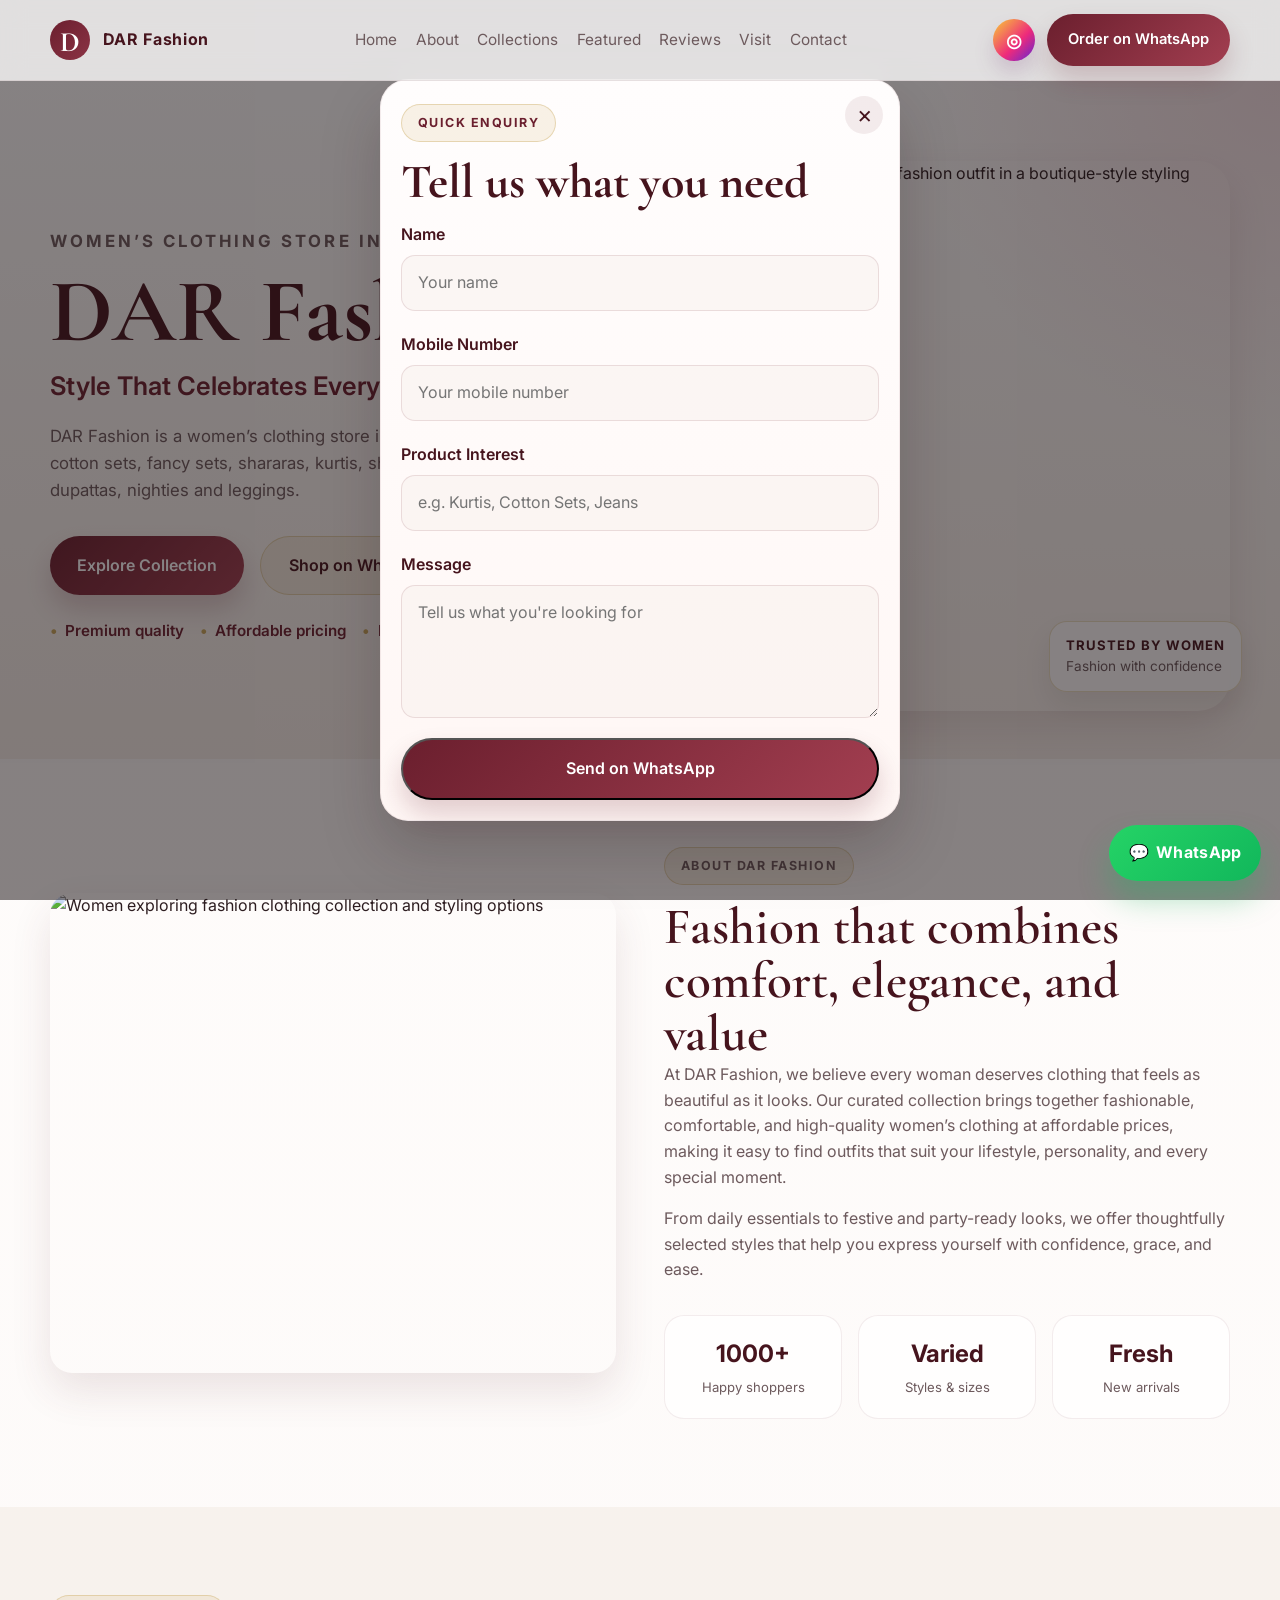
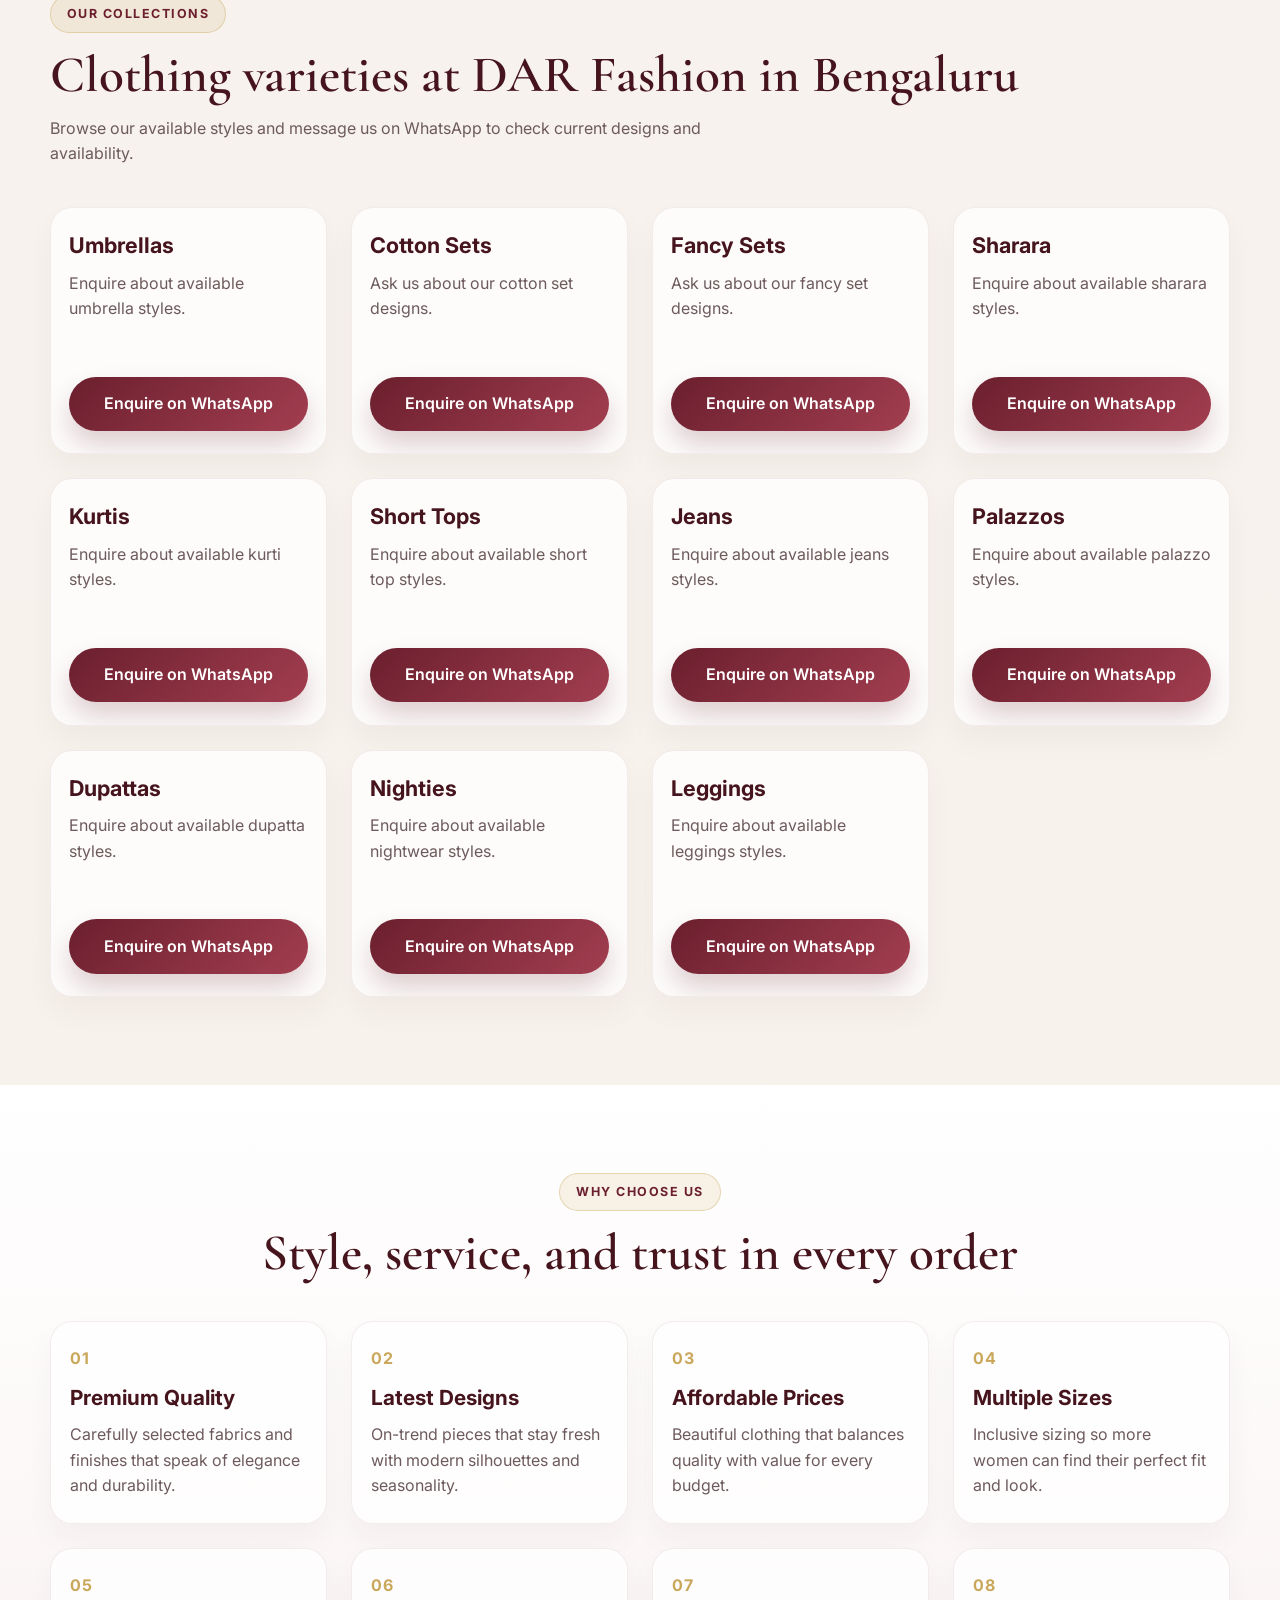
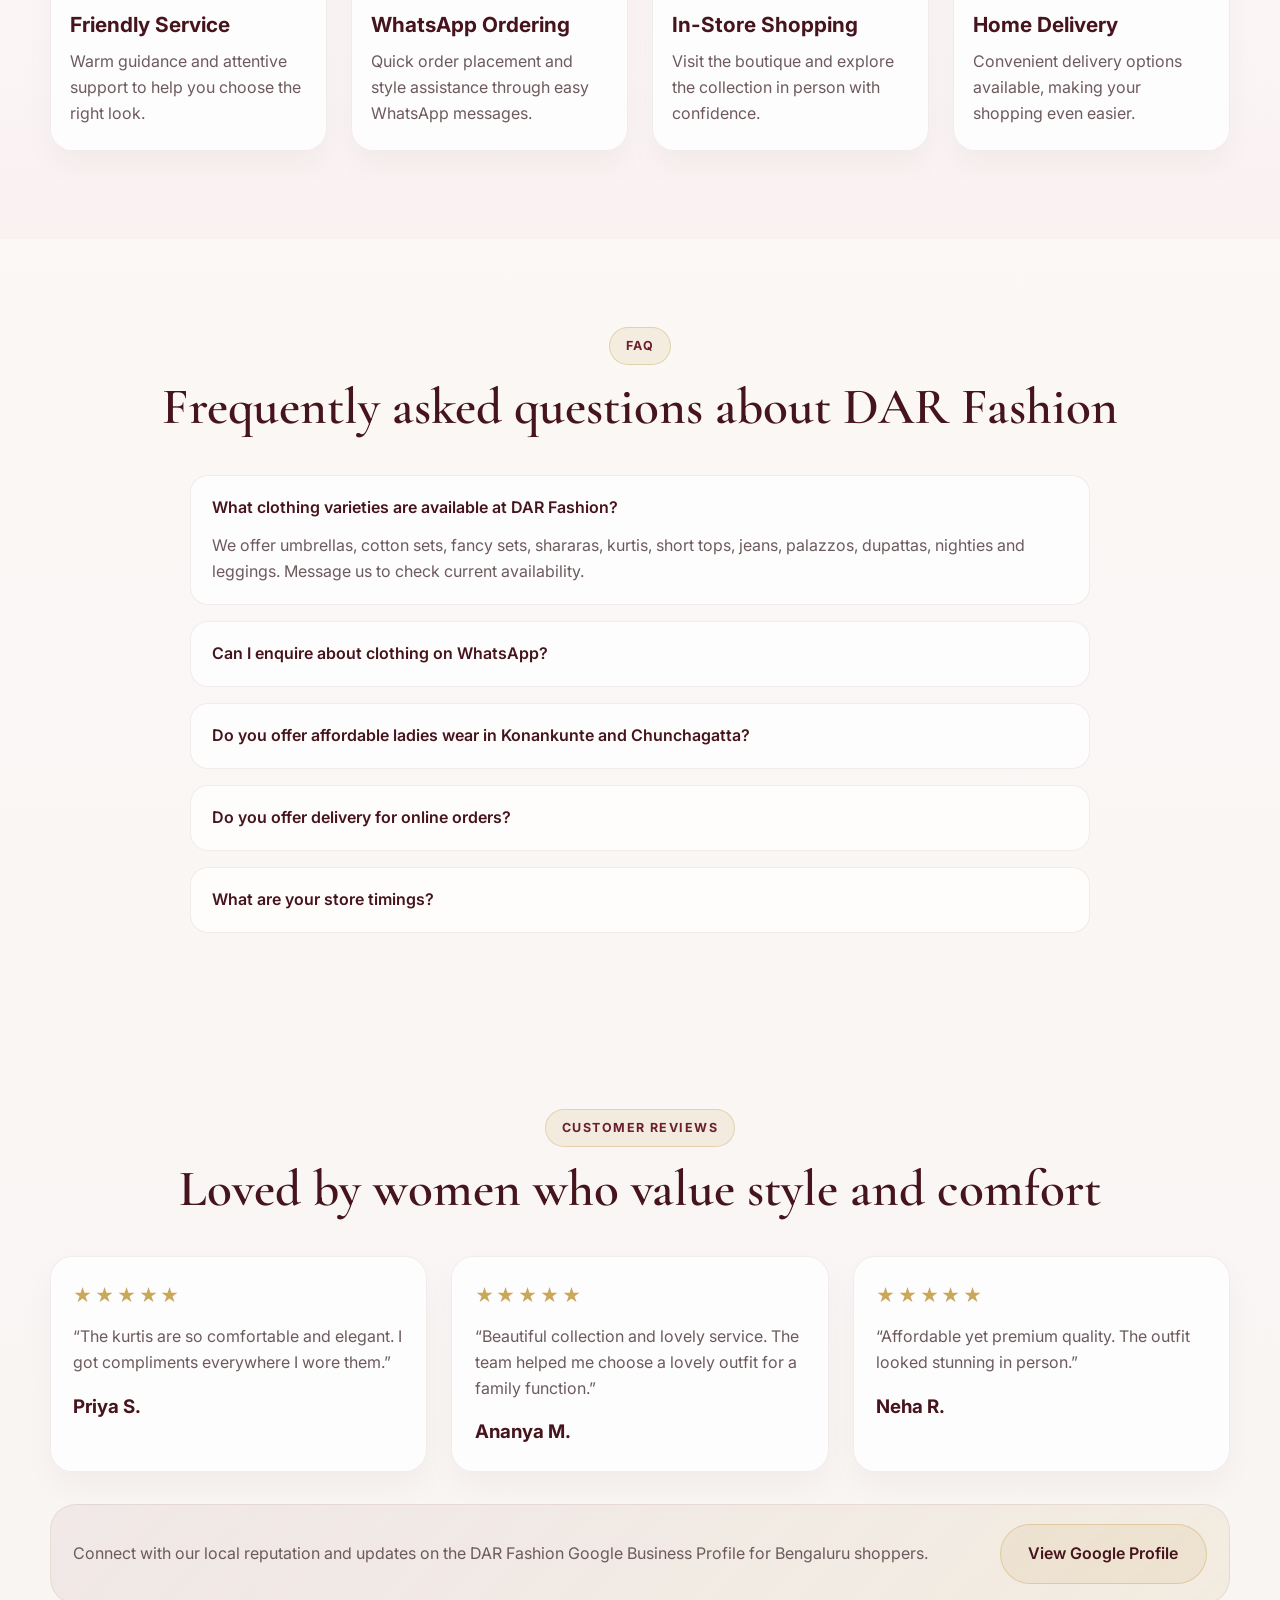
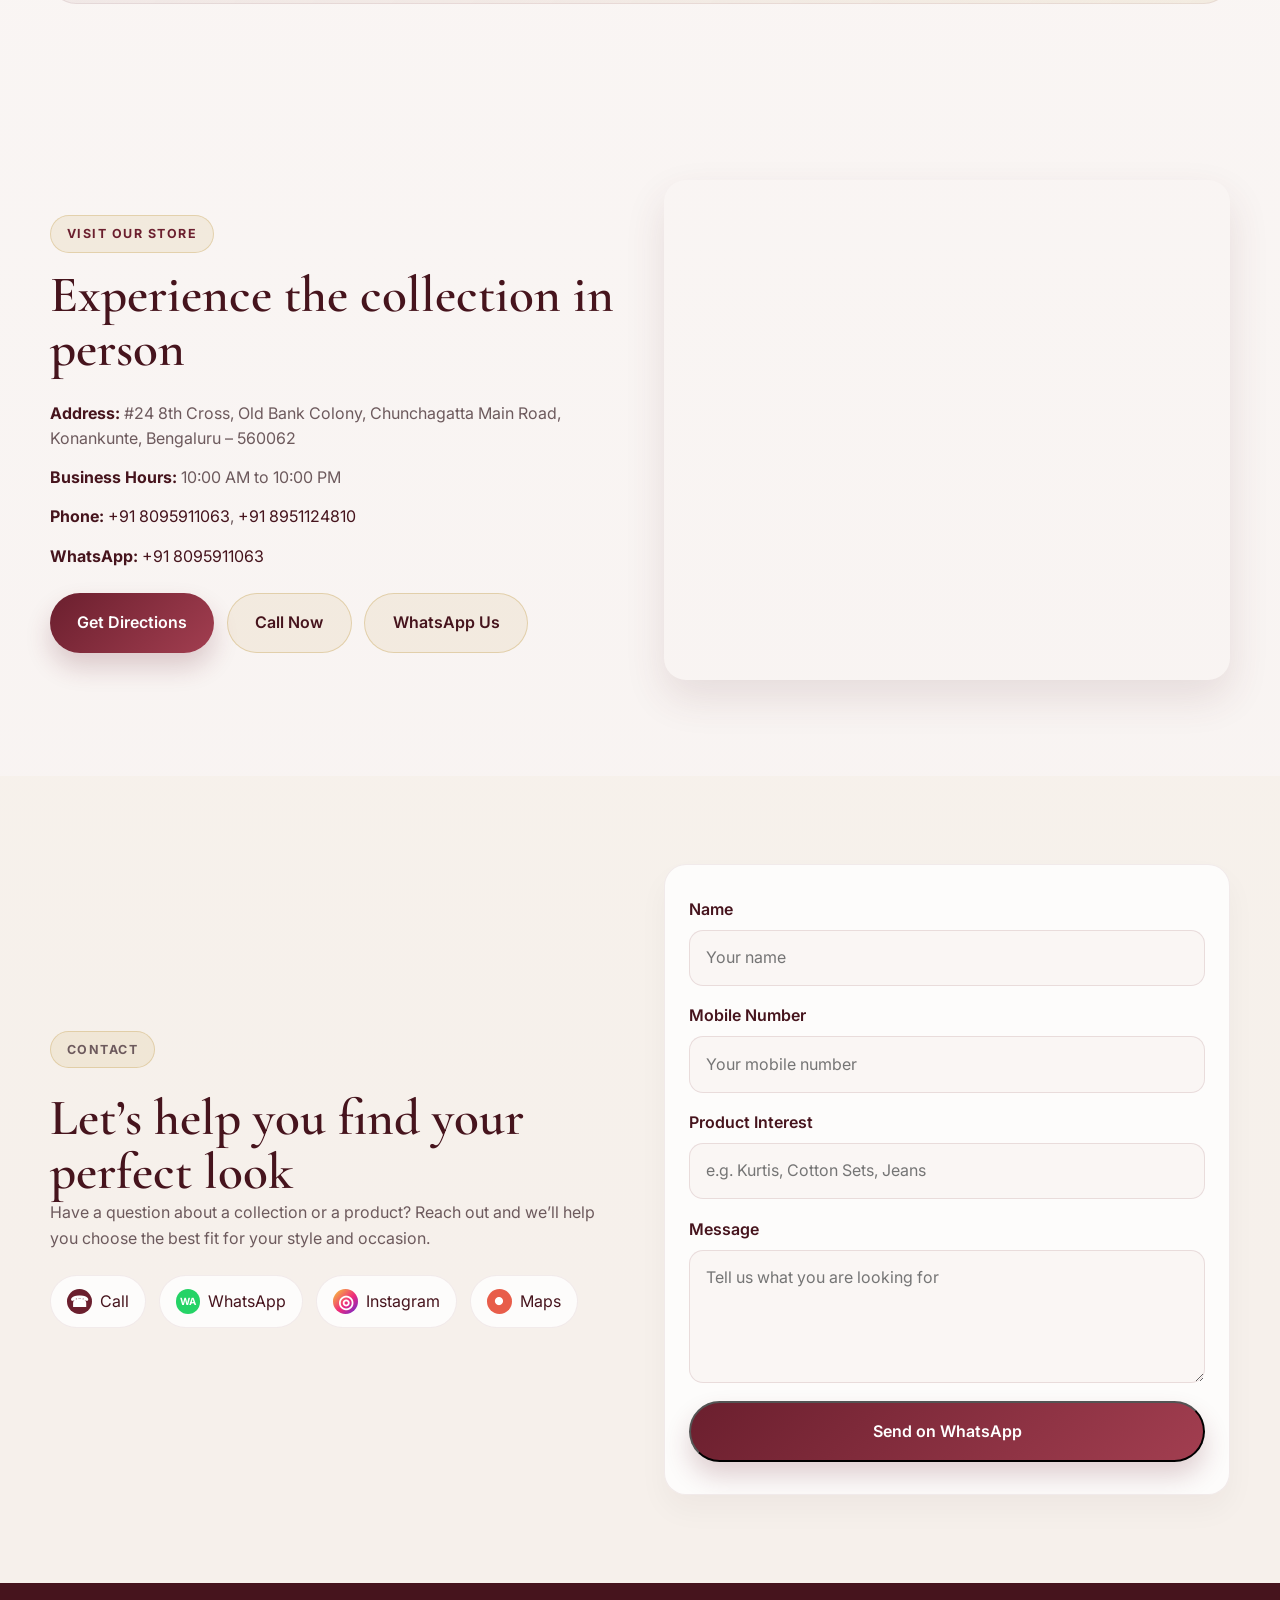
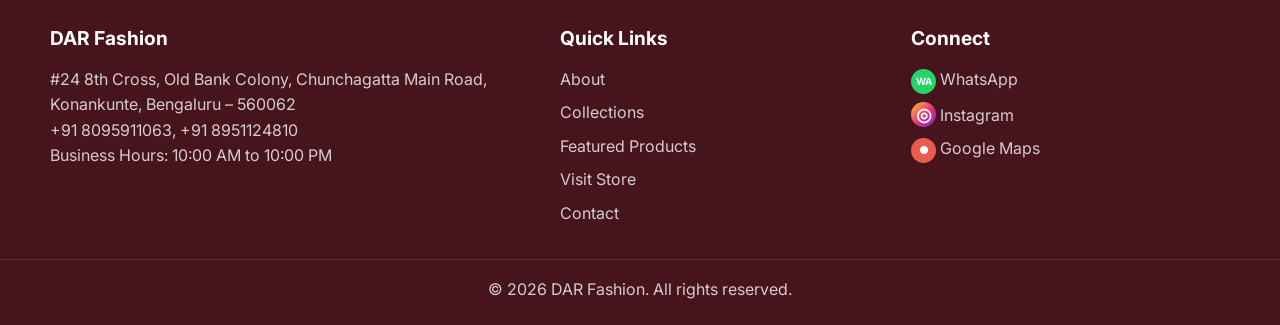
==== commit 7538b787: "added insta links" ====
--- a/index.html
+++ b/index.html
@@ -84,7 +84,7 @@
             "openingHours": "Mo-Su 10:30-22:00",
             "sameAs": [
               "https://wa.me/918095911063",
-              "https://www.instagram.com/darfashions/",
+              "https://www.instagram.com/d.a.r_fashion_?psln=Y2wweTlxcTk0amp2",
               "https://maps.google.com/?q=DAR%20Fashion"
             ],
             "foundingDate": "2024",
@@ -189,7 +189,7 @@
         <div class="header-actions">
           <a
             class="header-social"
-            href="https://www.instagram.com/darfashions/"
+            href="https://www.instagram.com/d.a.r_fashion_?psln=Y2wweTlxcTk0amp2"
             target="_blank"
             rel="noopener noreferrer"
             aria-label="Follow DAR Fashion on Instagram"
@@ -558,7 +558,7 @@
             <div class="contact-links">
               <a href="tel:+918095911063" aria-label="Call DAR Fashion"><span class="link-icon icon-phone" aria-hidden="true">☎</span> Call</a>
               <a href="https://wa.me/918095911063?text=Hi%20DAR%20Fashion%2C%20I%20need%20help%20choosing%20a%20style." target="_blank" rel="noopener noreferrer" aria-label="WhatsApp DAR Fashion"><span class="link-icon icon-whatsapp" aria-hidden="true">WA</span> WhatsApp</a>
-              <a href="https://www.instagram.com/darfashions/" target="_blank" rel="noopener noreferrer" aria-label="Instagram DAR Fashion"><span class="link-icon icon-instagram" aria-hidden="true">◎</span> Instagram</a>
+              <a href="https://www.instagram.com/d.a.r_fashion_?psln=Y2wweTlxcTk0amp2" target="_blank" rel="noopener noreferrer" aria-label="Instagram DAR Fashion"><span class="link-icon icon-instagram" aria-hidden="true">◎</span> Instagram</a>
               <a href="https://maps.google.com/?q=DAR%20Fashion" target="_blank" rel="noopener noreferrer" aria-label="Google Maps DAR Fashion"><span class="link-icon icon-map" aria-hidden="true">●</span> Maps</a>
             </div>
           </div>
@@ -610,7 +610,7 @@
           <h4>Connect</h4>
           <ul>
             <li><a href="https://wa.me/918095911063" target="_blank" rel="noopener noreferrer"><span class="link-icon icon-whatsapp" aria-hidden="true">WA</span> WhatsApp</a></li>
-            <li><a href="https://www.instagram.com/darfashions/" target="_blank" rel="noopener noreferrer"><span class="link-icon icon-instagram" aria-hidden="true">◎</span> Instagram</a></li>
+            <li><a href="https://www.instagram.com/d.a.r_fashion_?psln=Y2wweTlxcTk0amp2" target="_blank" rel="noopener noreferrer"><span class="link-icon icon-instagram" aria-hidden="true">◎</span> Instagram</a></li>
             <li><a href="https://maps.google.com/?q=DAR%20Fashion" target="_blank" rel="noopener noreferrer"><span class="link-icon icon-map" aria-hidden="true">●</span> Google Maps</a></li>
           </ul>
         </div>
--- a/styles.css
+++ b/styles.css
@@ -96,7 +96,7 @@
 .site-header {
   position: sticky;
   top: 0;
-  z-index: 1000;
+  z-index: 3000;
   backdrop-filter: blur(12px);
   background: rgba(255, 255, 255, 0.75);
   border-bottom: 1px solid rgba(107, 31, 46, 0.08);
